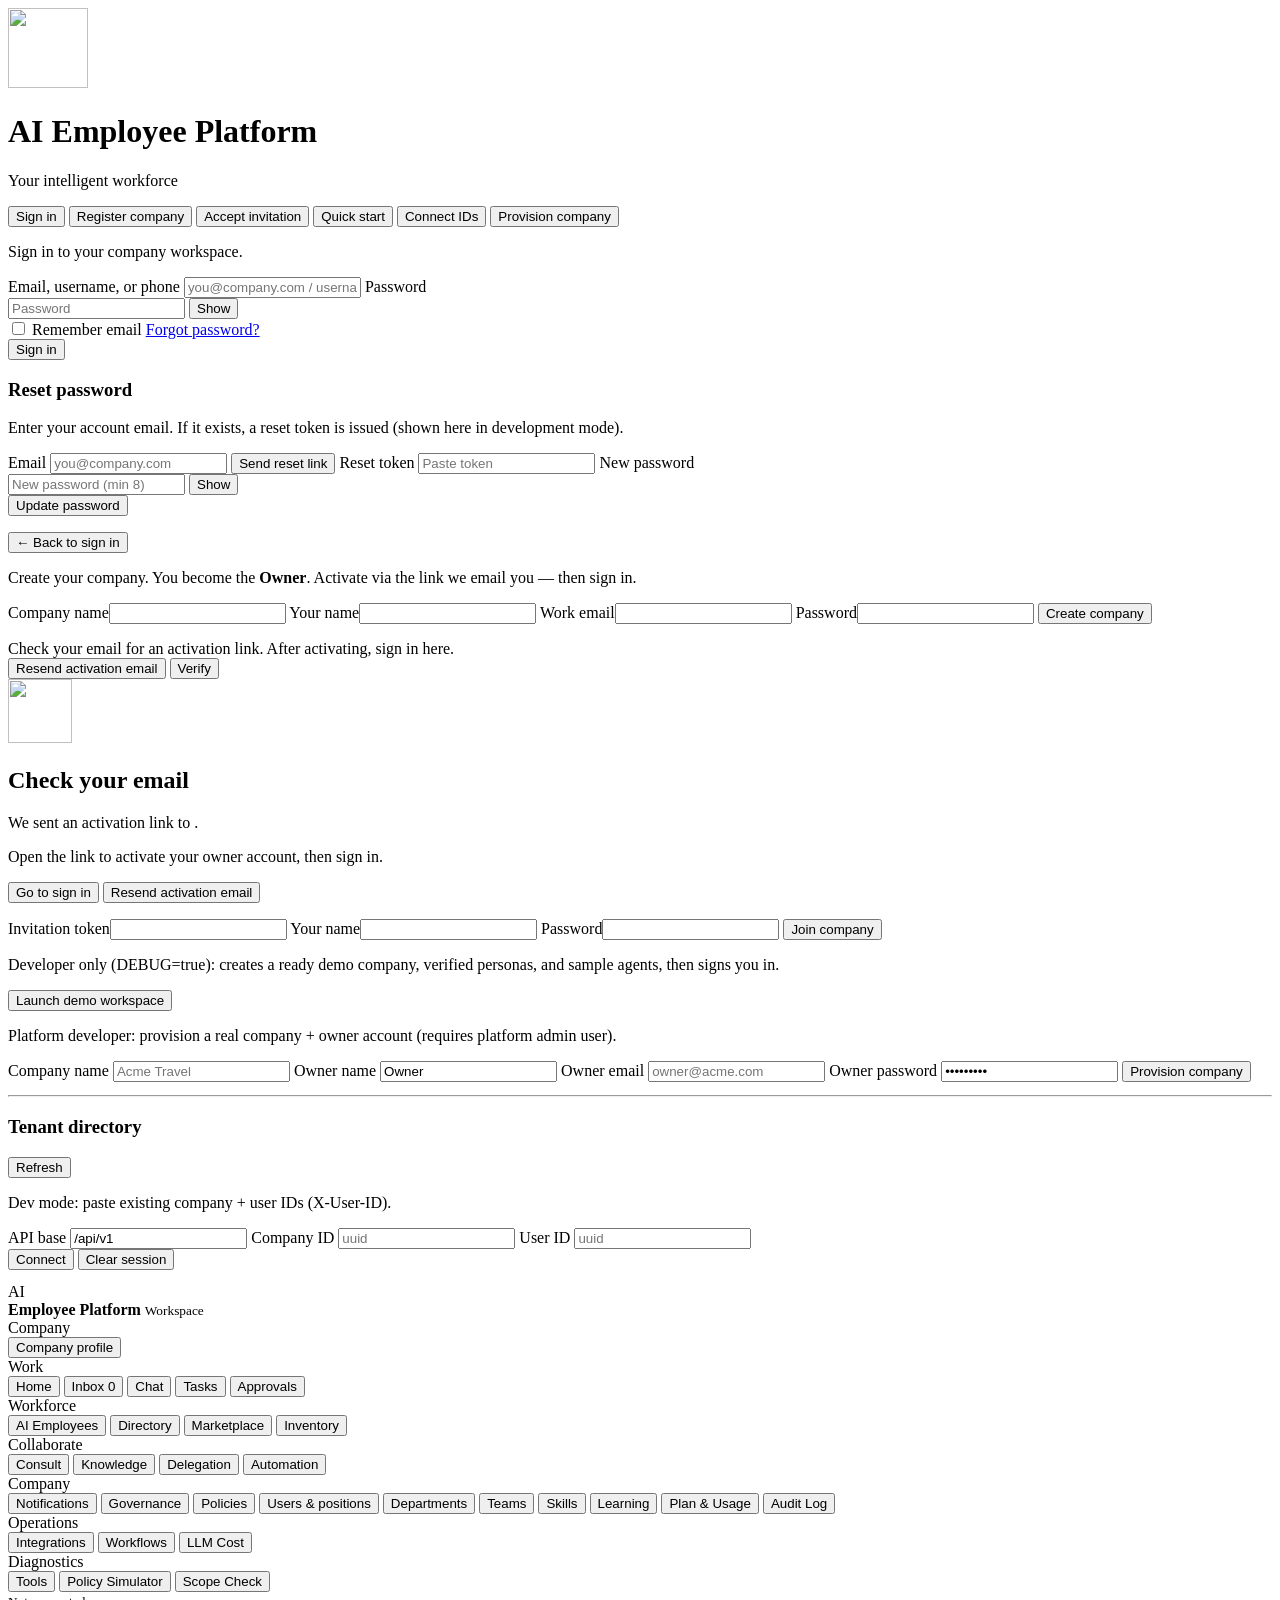
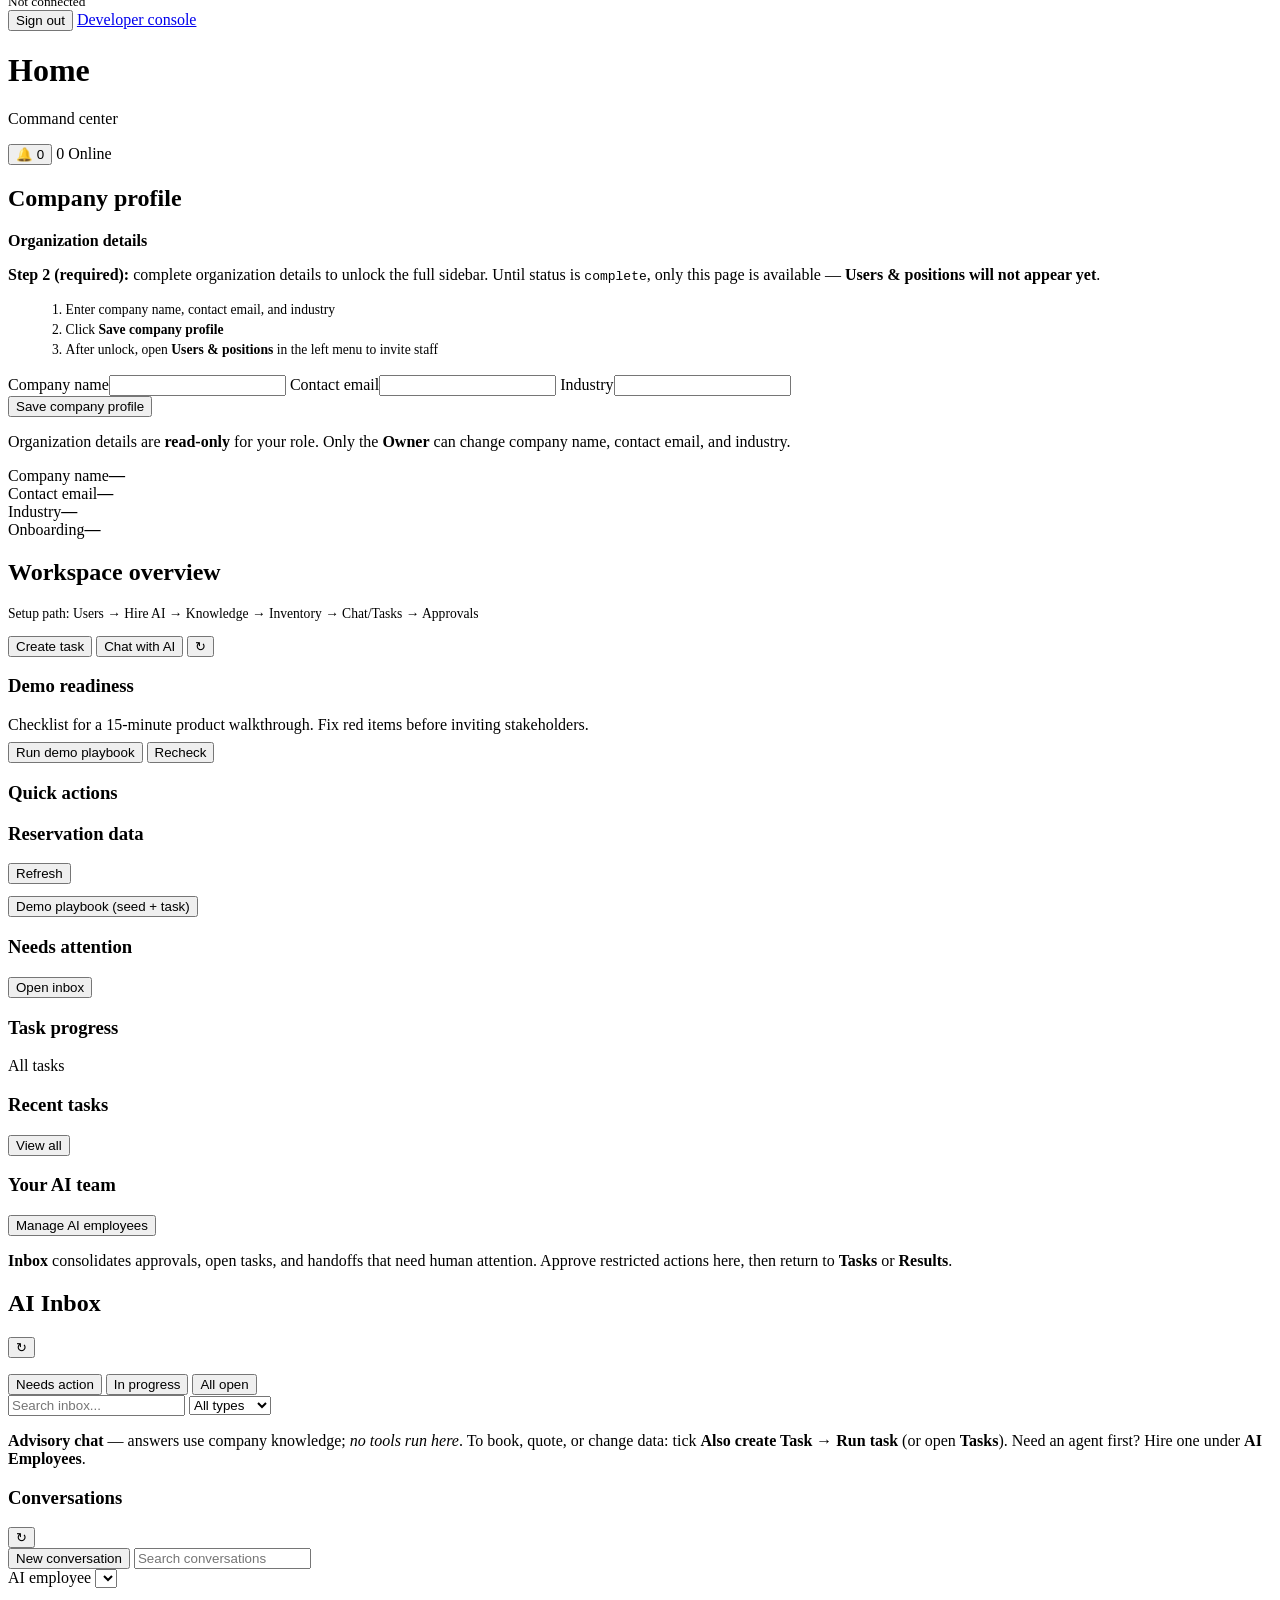
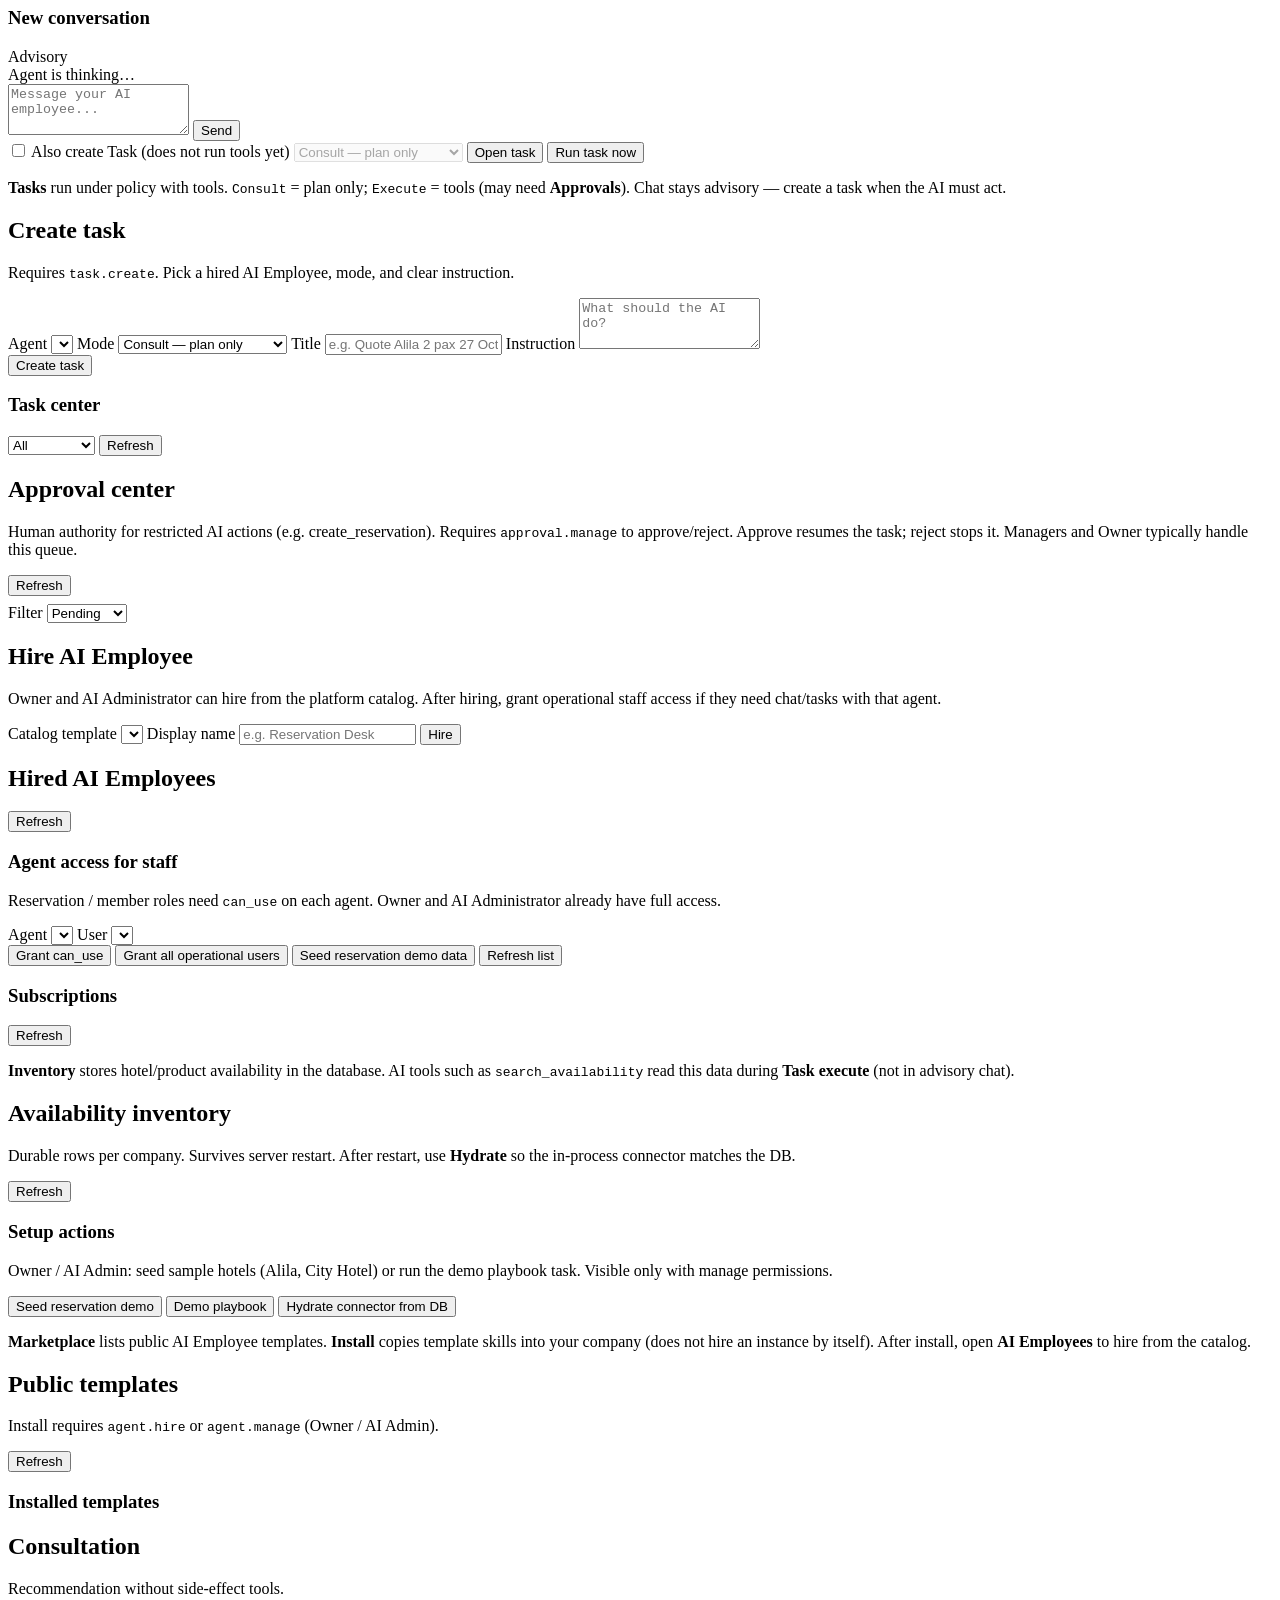
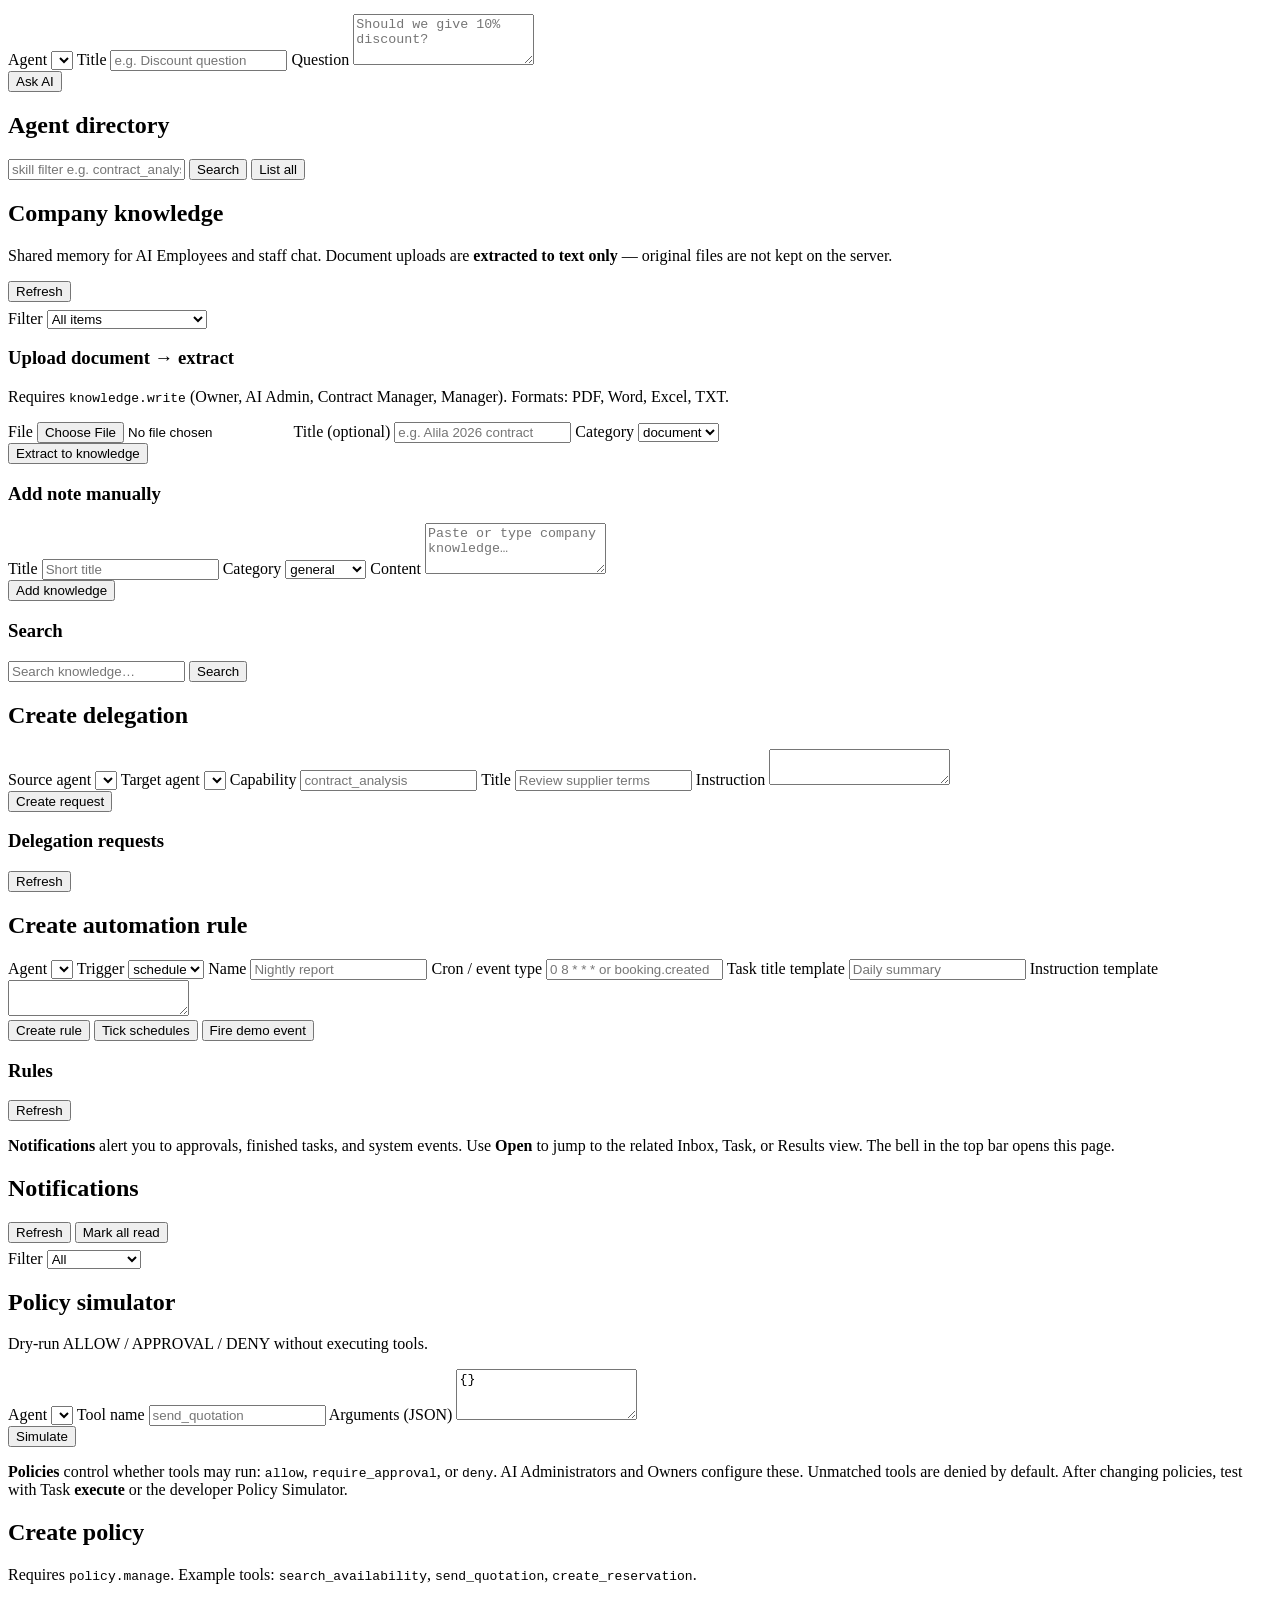
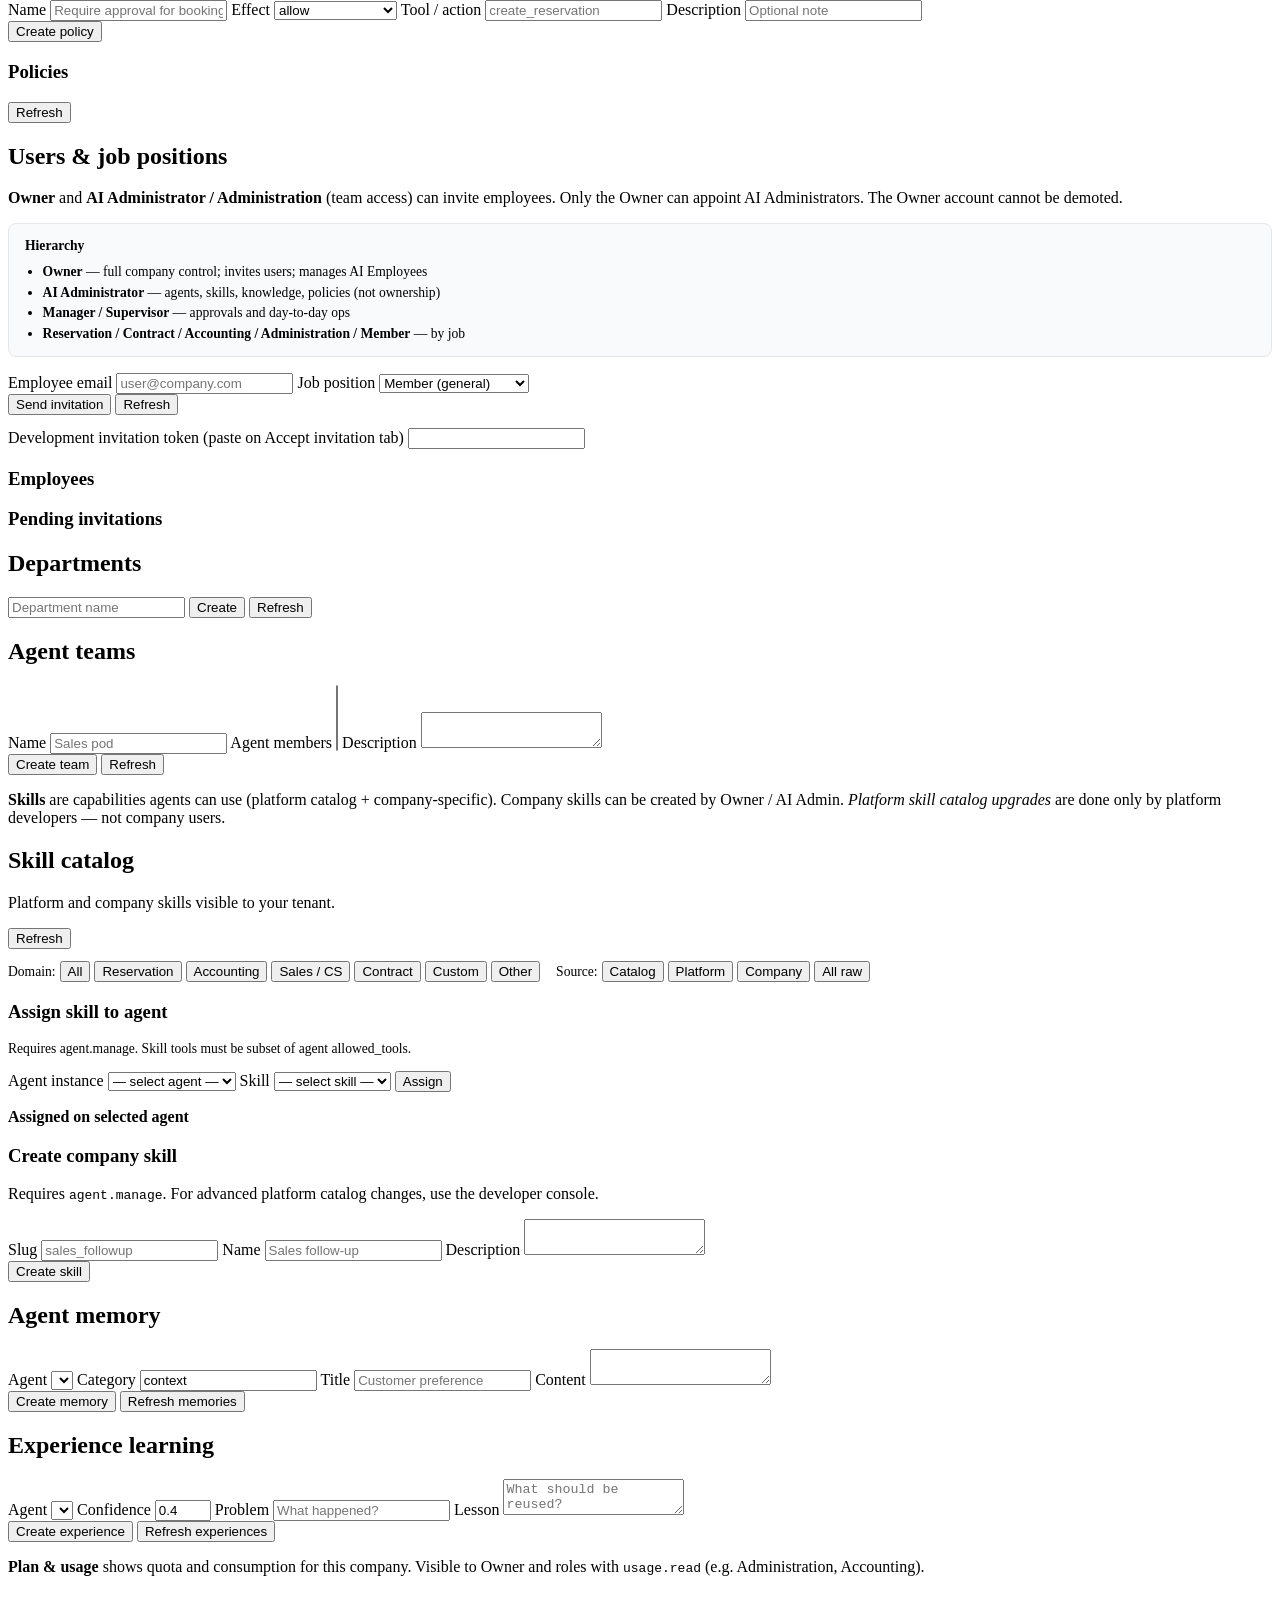
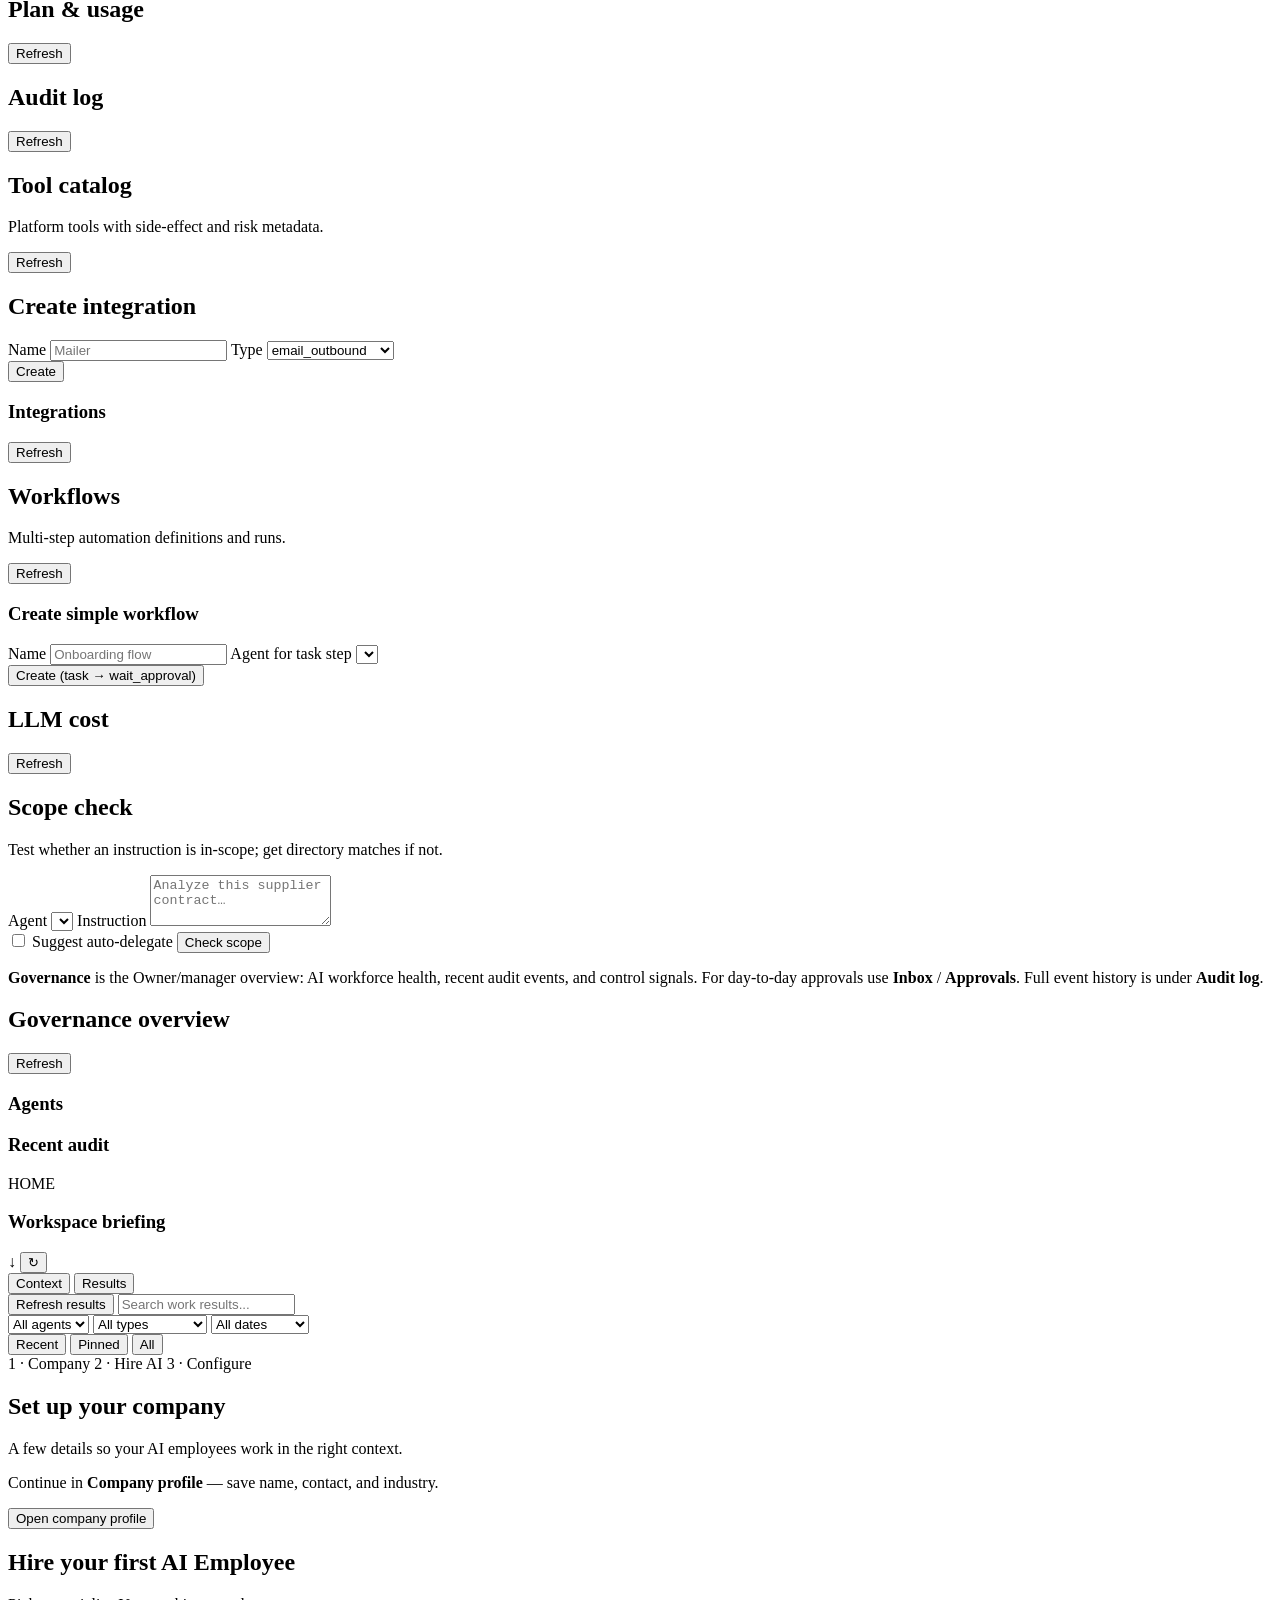
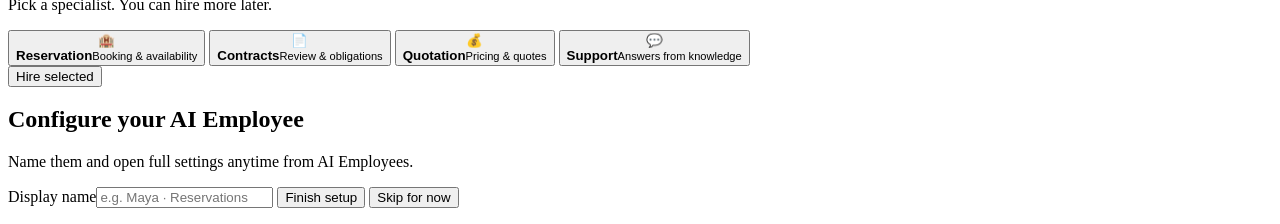
==== app/static/workspace/index.html @ e5e91bfd "Job 94: brand mark SVG, futuristic auth UI, cursor orb, panel transitions" ====
<!DOCTYPE html>
<html lang="en">
<head>
  <meta charset="UTF-8" />
  <meta name="viewport" content="width=device-width, initial-scale=1" />
  <meta name="referrer" content="no-referrer" />
  <title>AI Employee Workspace</title>
  <link rel="icon" type="image/svg+xml" href="/workspace/assets/brand-mark.svg" />
  <link rel="stylesheet" href="/workspace/assets/styles.css" />
</head>
<body data-workspace="user">
  <!-- ========== LOGIN GATE ========== -->
  <div id="loginGate" class="login-gate">
      <div class="login-shell">
      <div class="brand-orb" id="brandOrb" aria-hidden="true">
        <img src="/workspace/assets/brand-mark.svg" width="80" height="80" alt="" />
      </div>
      <div class="brand-title login-brand">
        <h1>AI Employee Platform</h1>
        <p id="loginSubtitle">Your intelligent workforce</p>
      </div>

      <div class="login-tabs auth-rail">
        <button type="button" class="tab active" data-tab="login">Sign in</button>
        <button type="button" class="tab user-only" data-tab="register">Register company</button>
        <button type="button" class="tab user-only" data-tab="invite">Accept invitation</button>
        <button type="button" class="tab developer-only" data-tab="quick">Quick start</button>
        <button type="button" class="tab developer-only" data-tab="connect">Connect IDs</button>
        <button type="button" class="tab developer-only" data-tab="provision">Provision company</button>
      </div>

      <div class="auth-stage">
      <div id="tab-login" class="tab-panel active">
        <p class="muted">Sign in to your company workspace.</p>
        <label for="loginEmail">Email, username, or phone
          <input id="loginEmail" type="text" placeholder="you@company.com / username / phone" autocomplete="username" required />
        </label>
        <label for="loginPassword">Password
          <div class="password-field">
            <input id="loginPassword" type="password" placeholder="Password" autocomplete="current-password" required />
            <button type="button" id="btnToggleLoginPassword" class="password-toggle" aria-label="Show password" title="Show password">Show</button>
          </div>
        </label>
        <div class="row between login-meta">
          <label class="remember-me"><input type="checkbox" id="loginRemember" /> Remember email</label>
          <a href="/forgot-password" id="btnForgotPassword" class="link-btn">Forgot password?</a>
        </div>
        <button id="btnLogin" class="primary block">Sign in</button>
        <p id="loginLog" class="login-message" role="status"></p>

        <div id="forgotPanel" class="forgot-panel hidden">
          <h3>Reset password</h3>
          <p class="muted">Enter your account email. If it exists, a reset token is issued (shown here in development mode).</p>
          <label>Email
            <input id="forgotEmail" type="email" placeholder="you@company.com" />
          </label>
          <button type="button" id="btnRequestReset" class="secondary block">Send reset link</button>
          <label class="hidden" id="resetTokenWrap">Reset token
            <input id="resetToken" placeholder="Paste token" />
          </label>
          <label class="hidden" id="resetPasswordWrap">New password
            <div class="password-field">
              <input id="resetPassword" type="password" placeholder="New password (min 8)" />
              <button type="button" id="btnToggleResetPassword" class="password-toggle">Show</button>
            </div>
          </label>
          <button type="button" id="btnDoReset" class="primary block hidden">Update password</button>
          <p id="forgotLog" class="login-message"></p>
          <button type="button" id="btnBackToLogin" class="link-btn">← Back to sign in</button>
        </div>
      </div>

      <div id="tab-register" class="tab-panel user-only">
        <p class="muted">Create your company. You become the <strong>Owner</strong>. Activate via the link we email you — then sign in.</p>
        <label>Company name<input id="registrationCompany" maxlength="200" required /></label>
        <label>Your name<input id="registrationName" maxlength="200" required /></label>
        <label>Work email<input id="registrationEmail" type="email" autocomplete="email" required /></label>
        <label>Password<input id="registrationPassword" type="password" minlength="8" autocomplete="new-password" required /></label>
        <button id="btnRegisterCompany" class="primary block">Create company</button>
        <p id="registrationLog" class="login-message" role="status"></p>
        <div id="verificationPanel" class="hidden">
          <div class="activation-banner" id="activationBanner">
            Check your email for an activation link. After activating, sign in here.
          </div>
          <button id="btnResendVerification" class="link-btn" type="button">Resend activation email</button>
          <input id="verificationToken" type="hidden" />
          <button id="btnVerifyEmail" type="button" class="hidden" tabindex="-1" aria-hidden="true">Verify</button>
        </div>
      </div>

      
      <div id="registerSuccessPanel" class="tab-panel user-only">
        <div class="auth-notice">
          <div class="auth-notice-icon"><img src="/workspace/assets/brand-mark.svg" width="64" height="64" alt="" /></div>
          <h2>Check your email</h2>
          <p class="muted">We sent an activation link to <strong id="registerSuccessEmail"></strong>.</p>
          <p class="muted">Open the link to activate your owner account, then sign in.</p>
          <button type="button" id="btnGoLoginAfterRegister" class="primary block">Go to sign in</button>
          <button type="button" id="btnResendFromNotice" class="link-btn">Resend activation email</button>
          <p id="registerSuccessLog" class="login-message" role="status"></p>
        </div>
      </div>

      <div id="tab-invite" class="tab-panel user-only">
        <label>Invitation token<input id="inviteToken" autocomplete="off" /></label>
        <label>Your name<input id="inviteName" maxlength="200" /></label>
        <label>Password<input id="invitePassword" type="password" minlength="8" autocomplete="new-password" /></label>
        <button id="btnAcceptInvite" class="primary block">Join company</button>
        <p id="inviteLog" class="login-message" role="status"></p>
      </div>

      <div id="tab-quick" class="tab-panel developer-only">
        <p class="muted">Developer only (DEBUG=true): creates a ready demo company, verified personas, and sample agents, then signs you in.</p>
        <button id="btnQuickStart" class="primary block">Launch demo workspace</button>
        <pre id="quickLog" class="log"></pre>
      </div>

      <div id="tab-provision" class="tab-panel developer-only">
        <p class="muted">Platform developer: provision a real company + owner account (requires platform admin user).</p>
        <label>Company name
          <input id="provCompanyName" placeholder="Acme Travel" />
        </label>
        <label>Owner name
          <input id="provOwnerName" placeholder="Owner Name" value="Owner" />
        </label>
        <label>Owner email
          <input id="provOwnerEmail" type="email" placeholder="owner@acme.com" />
        </label>
        <label>Owner password
          <input id="provOwnerPassword" type="password" value="demo12345" />
        </label>
        <button id="btnProvisionCompany" class="primary block">Provision company</button>
        <pre id="provLog" class="log"></pre>
        <hr />
        <div class="row between">
          <h3>Tenant directory</h3>
          <button type="button" id="btnAdminRefreshCompanies" class="secondary">Refresh</button>
        </div>
        <div id="adminCompanyList" class="list"></div>
        <div id="adminCompanyDetail" class="list"></div>
      </div>

      <div id="tab-connect" class="tab-panel developer-only">
        <p class="muted">Dev mode: paste existing company + user IDs (X-User-ID).</p>
        <label>API base
          <input id="apiBase" value="/api/v1" />
        </label>
        <label>Company ID
          <input id="companyId" placeholder="uuid" />
        </label>
        <label>User ID
          <input id="userId" placeholder="uuid" />
        </label>
        <div class="row">
          <button id="btnConnect" class="primary">Connect</button>
          <button id="btnClearSession" class="secondary">Clear session</button>
        </div>
        <pre id="setupLog" class="log"></pre>
      </div>
    </div>
  </div>

  <!-- ========== APP SHELL ========== -->
  <div id="app" class="hidden">
    <aside class="sidebar">
      <div class="brand">
        <span class="logo">AI</span>
        <div>
          <strong>Employee Platform</strong>
          <small id="brandSub">Workspace</small>
        </div>
      </div>

      <nav id="nav">
        <div class="nav-group">Company</div>
        <button data-view="company" class="nav-btn">Company profile</button>
        <div class="nav-group">Work</div>
        <button data-view="home" class="nav-btn active">Home</button>
        <button data-view="inbox" class="nav-btn">Inbox <span id="navInboxCount" class="nav-count hidden">0</span></button>
        <button data-view="chat" class="nav-btn">Chat</button>
        <button data-view="tasks" class="nav-btn">Tasks</button>
        <button data-view="approvals" class="nav-btn">Approvals</button>

        <div class="nav-group">Workforce</div>
        <button data-view="agents" class="nav-btn">AI Employees</button>
        <button data-view="directory" class="nav-btn">Directory</button>
        <button data-view="marketplace" class="nav-btn">Marketplace</button>
        <button data-view="inventory" class="nav-btn">Inventory</button>

        <div class="nav-group">Collaborate</div>
        <button data-view="consult" class="nav-btn">Consult</button>
        <button data-view="knowledge" class="nav-btn">Knowledge</button>
        <button data-view="delegation" class="nav-btn">Delegation</button>
        <button data-view="automation" class="nav-btn">Automation</button>

        <div class="nav-group">Company</div>
        <button data-view="notifications" class="nav-btn">Notifications</button>
        <button data-view="governance" class="nav-btn">Governance</button>
        <button data-view="policy-management" class="nav-btn">Policies</button>
        <button data-view="users" class="nav-btn">Users &amp; positions</button>
        <button data-view="departments" class="nav-btn">Departments</button>
        <button data-view="teams" class="nav-btn">Teams</button>
        <button data-view="skills" class="nav-btn">Skills</button>
        <button data-view="learning" class="nav-btn">Learning</button>
        <button data-view="usage" class="nav-btn">Plan & Usage</button>
        <button data-view="audit" class="nav-btn">Audit Log</button>

        <div class="nav-group">Operations</div>
        <button data-view="integrations" class="nav-btn">Integrations</button>
        <button data-view="workflows" class="nav-btn">Workflows</button>
        <button data-view="cost" class="nav-btn">LLM Cost</button>
        <div class="nav-group developer-only">Diagnostics</div>
        <button data-view="tools" class="nav-btn developer-only">Tools</button>
        <button data-view="policies" class="nav-btn developer-only">Policy Simulator</button>
        <button data-view="scopecheck" class="nav-btn developer-only">Scope Check</button>
      </nav>

      <div class="session" id="sessionBox">
        <small>Not connected</small>
      </div>
      <button id="btnLogout" class="secondary block logout-btn">Sign out</button>
      <a class="console-link" href="/developer" id="consoleLink">Developer console</a>
    </aside>

    <main class="main">
      <header class="topbar">
        <div>
          <h1 id="viewTitle">Home</h1>
          <p id="viewSubtitle" class="muted top-sub">Command center</p>
        </div>
        <div class="top-actions">
          <button id="btnTopNotif" class="icon-btn" title="Notifications">🔔 <span id="notifBadge" class="badge hidden">0</span></button>
          <span id="inboxBadge" class="badge hidden">0</span>
          <span id="statusPill" class="pill ok">Online</span>
        </div>
      </header>

      <section id="view-company" class="view">
        <h2 id="companyProfileName">Company profile</h2>
        <p id="companyOnboardingStatus" class="muted" role="status"></p>

        <!-- Owner only: onboarding checklist + editable form (PUT profile is owner-only) -->
        <div id="companyProfileEdit" class="hidden">
          <h3 id="companyOwnerEditHeading" class="hidden" style="margin:.75rem 0 .35rem;font-size:1rem">Organization details</h3>
          <p id="companyOnboardingHint" class="muted">
            <strong>Step 2 (required):</strong> complete organization details to unlock the full sidebar.
            Until status is <code>complete</code>, only this page is available —
            <strong>Users &amp; positions will not appear yet</strong>.
          </p>
          <ol id="companyOnboardingSteps" class="muted" style="margin:.5rem 0 1rem 1.1rem;font-size:.85rem;line-height:1.45">
            <li>Enter company name, contact email, and industry</li>
            <li>Click <strong>Save company profile</strong></li>
            <li>After unlock, open <strong>Users &amp; positions</strong> in the left menu to invite staff</li>
          </ol>
          <div class="grid-2">
            <label>Company name<input id="companyProfileNameInput" maxlength="200" autocomplete="organization" /></label>
            <label>Contact email<input id="companyContactEmail" type="email" maxlength="320" autocomplete="email" /></label>
            <label>Industry<input id="companyIndustry" maxlength="120" /></label>
          </div>
          <button type="button" id="btnSaveCompanyProfile" class="primary">Save company profile</button>
        </div>

        <!-- Non-owner: read-only summary (no form controls) -->
        <div id="companyProfileRead" class="hidden">
          <p class="home-notice" role="status">
            Organization details are <strong>read-only</strong> for your role.
            Only the <strong>Owner</strong> can change company name, contact email, and industry.
          </p>
          <div class="grid-2 company-profile-readonly">
            <div class="item"><span class="meta">Company name</span><strong id="companyReadName">—</strong></div>
            <div class="item"><span class="meta">Contact email</span><strong id="companyReadEmail">—</strong></div>
            <div class="item"><span class="meta">Industry</span><strong id="companyReadIndustry">—</strong></div>
            <div class="item"><span class="meta">Onboarding</span><strong id="companyReadStatus">—</strong></div>
          </div>
        </div>

        <p id="companyProfileLog" class="login-message" role="status"></p>
      </section>

      <!-- HOME -->
      <section id="view-home" class="view active">
        <div class="home-heading">
          <div>
            <h2 id="homeGreeting">Workspace overview</h2>
            <p id="homeUpdated" class="muted" aria-live="polite"></p>
            <p class="muted" style="font-size:.85rem;margin-top:.35rem">Setup path: Users → Hire AI → Knowledge → Inventory → Chat/Tasks → Approvals</p>
          </div>
          <div class="row">
            <button data-jump="tasks" class="primary">Create task</button>
            <button data-jump="chat" class="secondary">Chat with AI</button>
            <button id="btnRefreshHome" class="icon-btn" title="Refresh overview" aria-label="Refresh overview">&#8635;</button>
          </div>
        </div>
        <p id="homeNotice" class="home-notice hidden" role="status"></p>
        <div class="home-section" id="homeDemoSection">
          <div class="row between">
            <h3>Demo readiness</h3>
            <span id="homeDemoScore" class="muted"></span>
          </div>
          <p class="muted" style="margin:.25rem 0 .5rem">Checklist for a 15-minute product walkthrough. Fix red items before inviting stakeholders.</p>
          <div id="homeDemoChecklist" class="list"></div>
          <div class="row" style="margin-top:.5rem; gap:.5rem; flex-wrap:wrap">
            <button type="button" id="btnHomeDemoPlaybook" class="primary">Run demo playbook</button>
            <button type="button" id="btnHomeDemoRefresh" class="secondary">Recheck</button>
          </div>
        </div>
        <div class="stats" id="homeStats"></div>
        <div class="home-section" id="homeQuickSection">
          <div class="row between"><h3>Quick actions</h3><span id="homeRoleLabel" class="muted"></span></div>
          <div id="homeQuickActions" class="home-quick-grid"></div>
        </div>
        <div class="home-section" id="homeInventorySection">
          <div class="row between"><h3>Reservation data</h3><button type="button" class="link-btn" id="btnHomeRefreshInventory">Refresh</button></div>
          <div id="homeInventoryStatus" class="list"></div>
          <div class="row" style="margin-top:.75rem">
            <button id="btnDemoPlaybook" class="primary">Demo playbook (seed + task)</button>
          </div>
          <pre id="playbookLog" class="log" style="display:none"></pre>
        </div>
        <div class="home-section">
          <div class="row between"><h3>Needs attention</h3><button data-jump="inbox" class="link-btn">Open inbox</button></div>
          <div id="homeInbox" class="list"></div>
        </div>
        <div class="grid-2">
          <div class="home-section">
            <div class="row between"><h3>Task progress</h3><span class="muted home-period">All tasks</span></div>
            <div id="homeProgress"></div>
          </div>
          <div class="home-section">
            <div class="row between"><h3>Recent tasks</h3><button data-jump="tasks" class="link-btn">View all</button></div>
            <div id="homeRecent" class="list"></div>
          </div>
        </div>
        <div class="home-section">
          <div class="row between"><h3>Your AI team</h3><button data-jump="agents" class="link-btn">Manage AI employees</button></div>
          <div id="homeAgents" class="list"></div>
        </div>
      </section>

      <!-- INBOX -->
      <section id="view-inbox" class="view">
        <p class="home-notice" role="status">
          <strong>Inbox</strong> consolidates approvals, open tasks, and handoffs that need human attention.
          Approve restricted actions here, then return to <strong>Tasks</strong> or <strong>Results</strong>.
        </p>
          <div class="row between inbox-heading">
            <h2>AI Inbox</h2>
            <button id="btnRefreshInbox" class="icon-btn" title="Refresh inbox" aria-label="Refresh inbox">&#8635;</button>
          </div>
          <p id="inboxNotice" class="home-notice hidden" role="status"></p>
          <div class="stats" id="inboxStats"></div>
          <div class="inbox-toolbar">
            <div class="sidebar-modes inbox-tabs" role="tablist" aria-label="Inbox status">
              <button class="active" data-inbox-tab="action" role="tab" aria-selected="true">Needs action</button>
              <button data-inbox-tab="progress" role="tab" aria-selected="false">In progress</button>
              <button data-inbox-tab="all" role="tab" aria-selected="false">All open</button>
            </div>
            <input id="inboxSearch" type="search" placeholder="Search inbox..." aria-label="Search inbox" />
            <select id="inboxType" aria-label="Filter inbox type">
              <option value="">All types</option><option value="approval">Approvals</option>
              <option value="task">Tasks</option><option value="delegation">Handoffs</option>
            </select>
          </div>
          <p id="inboxCount" class="muted" aria-live="polite"></p>
          <div id="inboxList" class="inbox-grid" aria-live="polite"></div>
      </section>

      <!-- CHAT -->
      <section id="view-chat" class="view">
        <p id="chatModeNotice" class="home-notice" role="status">
          <strong>Advisory chat</strong> — answers use company knowledge; <em>no tools run here</em>.
          To book, quote, or change data: tick <strong>Also create Task</strong> → <strong>Run task</strong> (or open <strong>Tasks</strong>).
          Need an agent first? Hire one under <strong>AI Employees</strong>.
        </p>
        <div class="chat-layout">
          <aside class="card chat-history" aria-label="Conversation history">
            <div class="chat-history-heading"><h3>Conversations</h3><button id="btnRefreshChat" class="icon-btn secondary" title="Refresh conversations" aria-label="Refresh conversations">&#8635;</button></div>
            <button id="btnChatStart" class="secondary block">New conversation</button>
            <input id="chatHistorySearch" type="search" aria-label="Search conversations" placeholder="Search conversations" />
            <div id="chatHistoryList" class="chat-history-list"></div>
            <select id="chatConversation" aria-label="Saved conversations" hidden></select>
          </aside>
          <div class="card chat-main">
            <div class="chat-toolbar">
            <label>AI employee
              <select id="chatAgent"></select>
            </label>
            </div>
            <div class="chat-heading"><h3 id="chatMeta">New conversation</h3><span class="type-tag">Advisory</span></div>
            <div id="chatLog" class="chat-notice hidden" role="status" aria-live="polite"></div>
            <div id="chatThread" class="chat-thread" role="log" aria-label="Conversation messages" aria-live="polite" aria-relevant="additions text"></div>
            <div id="chatTyping" class="chat-typing hidden" role="status">
              <span class="spinner"></span>
              <span>Agent is thinking…</span>
            </div>
            <div class="chat-composer">
              <textarea id="chatInput" rows="3" aria-label="Message" maxlength="20000" placeholder="Message your AI employee..."></textarea>
              <button id="btnChatSend" class="primary">Send</button>
            </div>
            <div class="chat-task-options">
              <label class="check-row"><input type="checkbox" id="chatCreateTask" /> Also create Task (does not run tools yet)</label>
              <select id="chatTaskMode" aria-label="Created task mode" disabled>
                <option value="consult">Consult — plan only</option>
                <option value="execute">Execute — tools + policy</option>
              </select>
              <button id="chatLinkedTask" class="link-btn hidden">Open task</button>
              <button id="chatRunTask" class="primary hidden">Run task now</button>
            </div>
            <p id="chatTaskHint" class="muted hidden" role="status"></p>
          </div>
        </div>
      </section>

      <!-- TASKS -->
      <section id="view-tasks" class="view">
        <p class="home-notice" role="status">
          <strong>Tasks</strong> run under policy with tools.
          <code>Consult</code> = plan only; <code>Execute</code> = tools (may need <strong>Approvals</strong>).
          Chat stays advisory — create a task when the AI must act.
        </p>
        <div class="card" id="taskCreateCard">
          <h2>Create task</h2>
          <p class="muted">Requires <code>task.create</code>. Pick a hired AI Employee, mode, and clear instruction.</p>
          <div class="grid-2">
            <label>Agent
              <select id="taskAgent"></select>
            </label>
            <label>Mode
              <select id="taskMode">
                <option value="consult">Consult — plan only</option>
                <option value="execute">Execute — tools + policy</option>
              </select>
            </label>
            <label class="full">Title
              <input id="taskTitle" placeholder="e.g. Quote Alila 2 pax 27 Oct" />
            </label>
            <label class="full">Instruction
              <textarea id="taskInstruction" rows="3" placeholder="What should the AI do?"></textarea>
            </label>
          </div>
          <button id="btnCreateTask" class="primary">Create task</button>
          <pre id="taskCreateLog" class="log hidden-log"></pre>
        </div>
        <div class="card">
          <div class="row between">
            <h3>Task center</h3>
            <div class="row">
              <select id="taskFilter">
                <option value="all">All</option>
                <option value="pending">Pending</option>
                <option value="completed">Completed</option>
                <option value="consult">Consult</option>
                <option value="execute">Execute</option>
              </select>
              <button id="btnRefreshTasks" class="secondary">Refresh</button>
            </div>
          </div>
          <div id="taskList" class="list"></div>
        </div>
      </section>

      <!-- APPROVALS -->
      <section id="view-approvals" class="view">
        <div class="card">
          <div class="row between">
            <div>
              <h2>Approval center</h2>
              <p class="muted">Human authority for restricted AI actions (e.g. create_reservation). Requires <code>approval.manage</code> to approve/reject. Approve resumes the task; reject stops it. Managers and Owner typically handle this queue.</p>
            </div>
            <button id="btnRefreshApprovals" class="secondary">Refresh</button>
          </div>
          <div class="row" style="margin:.5rem 0">
            <label>Filter
              <select id="approvalFilter">
                <option value="pending">Pending</option>
                <option value="all">All</option>
                <option value="approved">Approved</option>
                <option value="rejected">Rejected</option>
              </select>
            </label>
          </div>
          <div id="approvalStats" class="stats"></div>
          <div id="approvalList" class="list"></div>
        </div>
      </section>

      <!-- AGENTS -->
      <section id="view-agents" class="view">
        <div class="card" id="hireCard">
          <h2>Hire AI Employee</h2>
          <p class="muted">Owner and AI Administrator can hire from the platform catalog. After hiring, grant operational staff access if they need chat/tasks with that agent.</p>
          <div class="row" style="flex-wrap:wrap;gap:.5rem;align-items:flex-end">
            <label style="flex:1;min-width:12rem">Catalog template
              <select id="catalogSelect"></select>
            </label>
            <label style="flex:1;min-width:10rem">Display name
              <input id="hireName" placeholder="e.g. Reservation Desk" />
            </label>
            <button id="btnHire" class="primary">Hire</button>
          </div>
          <pre id="hireLog" class="log"></pre>
        </div>
        <div class="card">
          <div class="row between">
            <h2>Hired AI Employees</h2>
            <button id="btnRefreshAgents" class="secondary">Refresh</button>
          </div>
          <div id="agentList" class="cards"></div>
        </div>
        <div class="card" id="agentAccessCard">
          <h3>Agent access for staff</h3>
          <p class="muted">Reservation / member roles need <code>can_use</code> on each agent. Owner and AI Administrator already have full access.</p>
          <div class="grid-2">
            <label>Agent
              <select id="accessAgentSelect"></select>
            </label>
            <label>User
              <select id="accessUserSelect"></select>
            </label>
          </div>
          <div class="row">
            <button id="btnGrantAccess" class="primary">Grant can_use</button>
            <button id="btnGrantOperationalAccess" class="secondary">Grant all operational users</button>
            <button id="btnSeedReservationDemo" class="secondary">Seed reservation demo data</button>
            <button id="btnRefreshAccess" class="secondary">Refresh list</button>
          </div>
          <pre id="accessLog" class="log hidden-log"></pre>
          <div id="accessList" class="list"></div>
        </div>
        <div class="card">
          <div class="row between">
            <h3>Subscriptions</h3>
            <button id="btnRefreshSubs" class="secondary">Refresh</button>
          </div>
          <div id="subList" class="list"></div>
        </div>
      </section>


      <!-- INVENTORY Job 44 -->
      <section id="view-inventory" class="view">
        <p class="home-notice" role="status">
          <strong>Inventory</strong> stores hotel/product availability in the database.
          AI tools such as <code>search_availability</code> read this data during <strong>Task execute</strong> (not in advisory chat).
        </p>
        <div class="card">
          <div class="row between">
            <div>
              <h2>Availability inventory</h2>
              <p class="muted">Durable rows per company. Survives server restart. After restart, use <strong>Hydrate</strong> so the in-process connector matches the DB.</p>
            </div>
            <button id="btnRefreshInventory" class="secondary">Refresh</button>
          </div>
          <div id="inventoryStats" class="stats"></div>
          <div id="inventoryList" class="list"></div>
        </div>
        <div class="card" id="inventoryActionsCard">
          <h3>Setup actions</h3>
          <p class="muted">Owner / AI Admin: seed sample hotels (Alila, City Hotel) or run the demo playbook task. Visible only with manage permissions.</p>
          <div class="row" style="flex-wrap:wrap;gap:.5rem">
            <button id="btnInvSeed" class="primary">Seed reservation demo</button>
            <button id="btnInvPlaybook" class="secondary">Demo playbook</button>
            <button id="btnInvHydrate" class="secondary">Hydrate connector from DB</button>
          </div>
          <pre id="inventoryLog" class="log"></pre>
        </div>
      </section>

      <!-- MARKETPLACE -->
      <section id="view-marketplace" class="view">
        <p class="home-notice" role="status">
          <strong>Marketplace</strong> lists public AI Employee templates.
          <strong>Install</strong> copies template skills into your company (does not hire an instance by itself).
          After install, open <strong>AI Employees</strong> to hire from the catalog.
        </p>
        <div class="card">
          <div class="row between">
            <div>
              <h2>Public templates</h2>
              <p class="muted">Install requires <code>agent.hire</code> or <code>agent.manage</code> (Owner / AI Admin).</p>
            </div>
            <button id="btnRefreshMarket" class="secondary">Refresh</button>
          </div>
          <div id="marketList" class="cards"></div>
        </div>
        <div class="card">
          <h3>Installed templates</h3>
          <div id="installList" class="list"></div>
        </div>
      </section>

      <!-- CONSULT -->
      <section id="view-consult" class="view">
        <div class="card">
          <h2>Consultation</h2>
          <p class="muted">Recommendation without side-effect tools.</p>
          <div class="grid-2">
            <label>Agent
              <select id="consultAgent"></select>
            </label>
            <label>Title
              <input id="consultTitle" placeholder="e.g. Discount question" />
            </label>
            <label class="full">Question
              <textarea id="consultQuestion" rows="3" placeholder="Should we give 10% discount?"></textarea>
            </label>
          </div>
          <button id="btnConsult" class="primary">Ask AI</button>
          <pre id="consultResult" class="log"></pre>
        </div>
      </section>

      <!-- DIRECTORY -->
      <section id="view-directory" class="view">
        <div class="card">
          <h2>Agent directory</h2>
          <div class="row">
            <input id="dirSkill" placeholder="skill filter e.g. contract_analysis" />
            <button id="btnSearchDir" class="primary">Search</button>
            <button id="btnListDir" class="secondary">List all</button>
          </div>
          <div id="dirList" class="cards"></div>
        </div>
      </section>

      <!-- KNOWLEDGE -->
      <section id="view-knowledge" class="view">
        <div class="card">
          <div class="row between">
            <div>
              <h2>Company knowledge</h2>
              <p class="muted">Shared memory for AI Employees and staff chat. Document uploads are <strong>extracted to text only</strong> — original files are not kept on the server.</p>
            </div>
            <button id="btnRefreshKnowledge" class="secondary">Refresh</button>
          </div>
          <div class="row" style="margin:.5rem 0; gap:.75rem; flex-wrap:wrap">
            <label>Filter
              <select id="knowFilter">
                <option value="all">All items</option>
                <option value="extract">From document extract</option>
                <option value="manual">Manual notes</option>
                <option value="document">Category: document</option>
                <option value="policy">Category: policy</option>
              </select>
            </label>
            <div id="knowStats" class="stats"></div>
          </div>
          <div id="knowList" class="list"></div>
        </div>

        <div class="card" id="knowledgeWriteCard">
          <h3>Upload document → extract</h3>
          <p class="muted">Requires <code>knowledge.write</code> (Owner, AI Admin, Contract Manager, Manager). Formats: PDF, Word, Excel, TXT.</p>
          <div class="grid-2">
            <label class="full">File
              <input type="file" id="knowledgeIngestFile" accept=".pdf,.docx,.xlsx,.txt,application/pdf,application/vnd.openxmlformats-officedocument.wordprocessingml.document,application/vnd.openxmlformats-officedocument.spreadsheetml.sheet,text/plain" />
            </label>
            <label>Title (optional)
              <input id="knowledgeIngestTitle" placeholder="e.g. Alila 2026 contract" />
            </label>
            <label>Category
              <select id="knowledgeIngestCategory">
                <option value="document">document</option>
                <option value="policy">policy</option>
                <option value="contract">contract</option>
                <option value="general">general</option>
              </select>
            </label>
          </div>
          <button id="btnKnowledgeIngest" class="primary">Extract to knowledge</button>
          <pre id="knowledgeIngestLog" class="log"></pre>
        </div>

        <div class="card" id="knowledgeNoteCard">
          <h3>Add note manually</h3>
          <div class="grid-2">
            <label>Title
              <input id="knowTitle" placeholder="Short title" />
            </label>
            <label>Category
              <select id="knowCategory">
                <option value="general">general</option>
                <option value="policy">policy</option>
                <option value="document">document</option>
                <option value="contract">contract</option>
              </select>
            </label>
            <label class="full">Content
              <textarea id="knowContent" rows="3" placeholder="Paste or type company knowledge…"></textarea>
            </label>
          </div>
          <button id="btnAddKnowledge" class="primary">Add knowledge</button>
        </div>

        <div class="card">
          <h3>Search</h3>
          <div class="row">
            <input id="knowQuery" placeholder="Search knowledge…" class="grow" />
            <button id="btnSearchKnow" class="secondary">Search</button>
          </div>
          <div id="knowResults" class="list"></div>
        </div>
      </section>

      <!-- DELEGATION -->
      <section id="view-delegation" class="view">
        <div class="card">
          <h2>Create delegation</h2>
          <div class="grid-2">
            <label>Source agent
              <select id="delSource"></select>
            </label>
            <label>Target agent
              <select id="delTarget"></select>
            </label>
            <label>Capability
              <input id="delCapability" placeholder="contract_analysis" />
            </label>
            <label>Title
              <input id="delTitle" placeholder="Review supplier terms" />
            </label>
            <label class="full">Instruction
              <textarea id="delInstruction" rows="2"></textarea>
            </label>
          </div>
          <button id="btnCreateDel" class="primary">Create request</button>
        </div>
        <div class="card">
          <div class="row between">
            <h3>Delegation requests</h3>
            <button id="btnRefreshDel" class="secondary">Refresh</button>
          </div>
          <div id="delList" class="list"></div>
        </div>
      </section>

      <!-- AUTOMATION -->
      <section id="view-automation" class="view">
        <div class="card">
          <h2>Create automation rule</h2>
          <div class="grid-2">
            <label>Agent
              <select id="autoAgent"></select>
            </label>
            <label>Trigger
              <select id="autoTrigger">
                <option value="schedule">schedule</option>
                <option value="event">event</option>
              </select>
            </label>
            <label>Name
              <input id="autoName" placeholder="Nightly report" />
            </label>
            <label>Cron / event type
              <input id="autoExpr" placeholder="0 8 * * * or booking.created" />
            </label>
            <label class="full">Task title template
              <input id="autoTitleTpl" placeholder="Daily summary" />
            </label>
            <label class="full">Instruction template
              <textarea id="autoInstrTpl" rows="2"></textarea>
            </label>
          </div>
          <div class="row">
            <button id="btnCreateAuto" class="primary">Create rule</button>
            <button id="btnTickAuto" class="secondary">Tick schedules</button>
            <button id="btnFireEvent" class="secondary">Fire demo event</button>
          </div>
        </div>
        <div class="card">
          <div class="row between">
            <h3>Rules</h3>
            <button id="btnRefreshAuto" class="secondary">Refresh</button>
          </div>
          <div id="autoList" class="list"></div>
        </div>
      </section>

      <!-- NOTIFICATIONS -->
      <section id="view-notifications" class="view">
        <p class="home-notice" role="status">
          <strong>Notifications</strong> alert you to approvals, finished tasks, and system events.
          Use <strong>Open</strong> to jump to the related Inbox, Task, or Results view. The bell in the top bar opens this page.
        </p>
        <div class="card">
          <div class="row between">
            <h2>Notifications</h2>
            <div class="row">
              <button id="btnNotifRefresh" class="secondary">Refresh</button>
              <button id="btnNotifReadAll" class="secondary">Mark all read</button>
            </div>
          </div>
          <div class="row" style="margin:.4rem 0">
            <label>Filter
              <select id="notifFilter">
                <option value="all">All</option>
                <option value="unread">Unread only</option>
              </select>
            </label>
          </div>
          <div id="notifStats" class="stats"></div>
          <div id="notifList" class="list"></div>
        </div>
      </section>


      <!-- POLICIES -->
      <section id="view-policies" class="view developer-only">
        <div class="card">
          <h2>Policy simulator</h2>
          <p class="muted">Dry-run ALLOW / APPROVAL / DENY without executing tools.</p>
          <div class="grid-2">
            <label>Agent
              <select id="simAgent"></select>
            </label>
            <label>Tool name
              <input id="simTool" placeholder="send_quotation" />
            </label>
            <label class="full">Arguments (JSON)
              <textarea id="simArgs" rows="3">{}</textarea>
            </label>
          </div>
          <button id="btnSimulate" class="primary">Simulate</button>
          <pre id="simResult" class="log"></pre>
        </div>
      </section>

      <!-- POLICY MANAGEMENT -->
      <section id="view-policy-management" class="view">
        <p class="home-notice" role="status">
          <strong>Policies</strong> control whether tools may run: <code>allow</code>, <code>require_approval</code>, or <code>deny</code>.
          AI Administrators and Owners configure these. Unmatched tools are denied by default.
          After changing policies, test with Task <strong>execute</strong> or the developer Policy Simulator.
        </p>
        <div class="card" id="policyCreateCard">
          <h2>Create policy</h2>
          <p class="muted">Requires <code>policy.manage</code>. Example tools: <code>search_availability</code>, <code>send_quotation</code>, <code>create_reservation</code>.</p>
          <div class="grid-2">
            <label>Name
              <input id="policyName" placeholder="Require approval for bookings" />
            </label>
            <label>Effect
              <select id="policyEffect">
                <option value="allow">allow</option>
                <option value="require_approval">require_approval</option>
                <option value="deny">deny</option>
              </select>
            </label>
            <label>Tool / action
              <input id="policyTool" placeholder="create_reservation" list="policyToolHints" />
              <datalist id="policyToolHints">
                <option value="search_availability"></option>
                <option value="send_quotation"></option>
                <option value="create_reservation"></option>
              </datalist>
            </label>
            <label>Description
              <input id="policyDescription" placeholder="Optional note" />
            </label>
          </div>
          <button id="btnCreatePolicy" class="primary">Create policy</button>
          <pre id="policyLog" class="log"></pre>
        </div>
        <div class="card">
          <div class="row between">
            <h3>Policies</h3>
            <button id="btnRefreshPolicies" class="secondary">Refresh</button>
          </div>
          <div id="policyList" class="list"></div>
        </div>
      </section>

      <!-- DEPARTMENTS -->
      
      <section id="view-users" class="view">
        <div class="card">
          <h2>Users &amp; job positions</h2>
          <p class="muted"><strong>Owner</strong> and <strong>AI Administrator / Administration</strong> (team access) can invite employees. Only the Owner can appoint AI Administrators. The Owner account cannot be demoted.</p>
          <div class="role-legend muted" style="font-size:.85rem;line-height:1.5;margin-bottom:1rem;padding:.75rem 1rem;border:1px solid #e2e8f0;border-radius:8px;background:#f8fafc">
            <strong>Hierarchy</strong>
            <ul style="margin:.35rem 0 0 1.1rem;padding:0">
              <li><strong>Owner</strong> — full company control; invites users; manages AI Employees</li>
              <li><strong>AI Administrator</strong> — agents, skills, knowledge, policies (not ownership)</li>
              <li><strong>Manager / Supervisor</strong> — approvals and day-to-day ops</li>
              <li><strong>Reservation / Contract / Accounting / Administration / Member</strong> — by job</li>
            </ul>
          </div>
          <div class="grid-2">
            <label>Employee email
              <input id="userEmailInput" type="email" placeholder="user@company.com" />
            </label>
            <label>Job position
              <select id="userRoleInput">
                <option value="member">Member (general)</option>
                <option value="reservation">Reservation</option>
                <option value="manager">Manager / Supervisor</option>
                <option value="ai_admin">AI Administrator</option>
                <option value="contract_manager">Contract Manager</option>
                <option value="administration">Administration</option>
                <option value="accounting">Accounting</option>
              </select>
            </label>
          </div>
          <div class="row">
            <button id="btnCreateUser" class="primary">Send invitation</button>
            <button id="btnRefreshUsers" class="secondary">Refresh</button>
          </div>
          <pre id="userAdminLog" class="log hidden-log"></pre>
          <label id="inviteDebugTokenWrap" class="hidden">Development invitation token (paste on Accept invitation tab)
            <input id="inviteDebugToken" readonly autocomplete="off" />
          </label>
          <h3>Employees</h3>
          <div id="usersList" class="list"></div>
          <h3>Pending invitations</h3>
          <div id="invitationsList" class="list"></div>
        </div>
      </section>

      <section id="view-departments" class="view">
        <div class="card">
          <h2>Departments</h2>
          <div class="row">
            <input id="deptName" placeholder="Department name" />
            <button id="btnCreateDept" class="primary">Create</button>
            <button id="btnRefreshDept" class="secondary">Refresh</button>
          </div>
          <div id="deptList" class="list"></div>
        </div>
      </section>

      <!-- TEAMS -->
      <section id="view-teams" class="view">
        <div class="card">
          <h2>Agent teams</h2>
          <div class="grid-2">
            <label>Name
              <input id="teamName" placeholder="Sales pod" />
            </label>
            <label>Agent members
              <select id="teamAgents" multiple size="4"></select>
            </label>
            <label class="full">Description
              <textarea id="teamDescription" rows="2"></textarea>
            </label>
          </div>
          <div class="row">
            <button id="btnCreateTeam" class="primary">Create team</button>
            <button id="btnRefreshTeams" class="secondary">Refresh</button>
          </div>
          <div id="teamList" class="list"></div>
        </div>
      </section>

      <!-- SKILLS -->
      <section id="view-skills" class="view">
        <p class="home-notice" role="status">
          <strong>Skills</strong> are capabilities agents can use (platform catalog + company-specific).
          Company skills can be created by Owner / AI Admin.
          <em>Platform skill catalog upgrades</em> are done only by platform developers — not company users.
        </p>
        <div class="card">
          <div class="row between">
            <div>
              <h2>Skill catalog</h2>
              <p class="muted">Platform and company skills visible to your tenant.</p>
            </div>
            <button id="btnRefreshSkills" class="secondary">Refresh</button>
          </div>
          
      <div id="skillsToolbar" class="row" style="gap:.5rem;flex-wrap:wrap;margin:.75rem 0">
        <span class="muted" style="font-size:.85rem">Domain:</span>
        <button type="button" class="secondary skill-domain-chip active" data-domain="all">All</button>
        <button type="button" class="secondary skill-domain-chip" data-domain="Reservation">Reservation</button>
        <button type="button" class="secondary skill-domain-chip" data-domain="Accounting">Accounting</button>
        <button type="button" class="secondary skill-domain-chip" data-domain="Sales / CS">Sales / CS</button>
        <button type="button" class="secondary skill-domain-chip" data-domain="Contract">Contract</button>
        <button type="button" class="secondary skill-domain-chip" data-domain="Custom">Custom</button>
        <button type="button" class="secondary skill-domain-chip" data-domain="Other">Other</button>

        <span class="muted" style="font-size:.85rem;margin-left:.75rem">Source:</span>
        <button type="button" class="secondary skill-scope-chip active" data-scope="deduped">Catalog</button>
        <button type="button" class="secondary skill-scope-chip" data-scope="platform">Platform</button>
        <button type="button" class="secondary skill-scope-chip" data-scope="company">Company</button>
        <button type="button" class="secondary skill-scope-chip" data-scope="all">All raw</button>

      </div>
      <div class="card" id="skillAssignCard" style="margin-bottom:1rem">
        <h3>Assign skill to agent</h3>
        <p class="muted" style="font-size:.85rem">Requires agent.manage. Skill tools must be subset of agent allowed_tools.</p>
        <label>Agent instance
          <select id="skillAssignAgent"><option value="">— select agent —</option></select>
        </label>
        <label>Skill
          <select id="skillAssignSkill"><option value="">— select skill —</option></select>
        </label>
        <button type="button" id="btnAssignSkill" class="primary">Assign</button>
        <pre id="skillAssignLog" class="log"></pre>

        <div id="skillAssignedWrap" style="margin-top:1rem">
          <h4 style="margin:.5rem 0">Assigned on selected agent</h4>
          <div id="skillAssignedList" class="cards"></div>
        </div>

      </div>

      <div id="skillsList" class="cards"></div>
        </div>
        <div class="card" id="skillCreateCard">
          <h3>Create company skill</h3>
          <p class="muted">Requires <code>agent.manage</code>. For advanced platform catalog changes, use the developer console.</p>
          <div class="grid-2">
            <label>Slug
              <input id="skillSlug" placeholder="sales_followup" />
            </label>
            <label>Name
              <input id="skillName" placeholder="Sales follow-up" />
            </label>
            <label class="full">Description
              <textarea id="skillDescription" rows="2"></textarea>
            </label>
          </div>
          <button id="btnCreateSkill" class="primary">Create skill</button>
          <pre id="skillLog" class="log"></pre>
        </div>
      </section>

      <!-- LEARNING -->
      <section id="view-learning" class="view">
        <div class="card">
          <h2>Agent memory</h2>
          <div class="grid-2">
            <label>Agent
              <select id="memoryAgent"></select>
            </label>
            <label>Category
              <input id="memoryCategory" value="context" />
            </label>
            <label>Title
              <input id="memoryTitle" placeholder="Customer preference" />
            </label>
            <label class="full">Content
              <textarea id="memoryContent" rows="2"></textarea>
            </label>
          </div>
          <div class="row">
            <button id="btnCreateMemory" class="primary">Create memory</button>
            <button id="btnRefreshMemory" class="secondary">Refresh memories</button>
          </div>
          <div id="memoryList" class="list"></div>
        </div>
        <div class="card">
          <h2>Experience learning</h2>
          <div class="grid-2">
            <label>Agent
              <select id="experienceAgent"></select>
            </label>
            <label>Confidence
              <input id="experienceConfidence" type="number" min="0" max="1" step="0.1" value="0.4" />
            </label>
            <label class="full">Problem
              <input id="experienceProblem" placeholder="What happened?" />
            </label>
            <label class="full">Lesson
              <textarea id="experienceLesson" rows="2" placeholder="What should be reused?"></textarea>
            </label>
          </div>
          <div class="row">
            <button id="btnCreateExperience" class="primary">Create experience</button>
            <button id="btnRefreshExperiences" class="secondary">Refresh experiences</button>
          </div>
          <div id="experienceList" class="list"></div>
        </div>
      </section>

      <!-- USAGE -->
      <section id="view-usage" class="view">
        <p class="home-notice" role="status">
          <strong>Plan &amp; usage</strong> shows quota and consumption for this company.
          Visible to Owner and roles with <code>usage.read</code> (e.g. Administration, Accounting).
        </p>
        <div class="card">
          <div class="row between">
            <h2>Plan & usage</h2>
            <button id="btnRefreshUsage" class="secondary">Refresh</button>
          </div>
          <div id="usageStats" class="stats"></div>
          <pre id="usageDetail" class="log"></pre>
        </div>
      </section>

      <!-- AUDIT -->
      <section id="view-audit" class="view">
        <div class="card">
          <div class="row between">
            <h2>Audit log</h2>
            <button id="btnRefreshAudit" class="secondary">Refresh</button>
          </div>
          <div id="auditList" class="list"></div>
        </div>
      </section>

      <!-- TOOLS -->
      <section id="view-tools" class="view developer-only">
        <div class="card">
          <div class="row between">
            <div>
              <h2>Tool catalog</h2>
              <p class="muted">Platform tools with side-effect and risk metadata.</p>
            </div>
            <button id="btnRefreshTools" class="secondary">Refresh</button>
          </div>
          <div id="toolsList" class="list"></div>
        </div>
      </section>

      <!-- INTEGRATIONS -->
      <section id="view-integrations" class="view">
        <div class="card">
          <h2>Create integration</h2>
          <div class="grid-2">
            <label>Name
              <input id="integName" placeholder="Mailer" />
            </label>
            <label>Type
              <select id="integType">
                <option value="email_outbound">email_outbound</option>
                <option value="calendar">calendar</option>
                <option value="webhook_generic">webhook_generic</option>
              </select>
            </label>
          </div>
          <button id="btnCreateInteg" class="primary">Create</button>
          <pre id="integLog" class="log"></pre>
        </div>
        <div class="card">
          <div class="row between">
            <h3>Integrations</h3>
            <button id="btnRefreshInteg" class="secondary">Refresh</button>
          </div>
          <div id="integList" class="list"></div>
        </div>
      </section>

      <!-- WORKFLOWS -->
      <section id="view-workflows" class="view">
        <div class="card">
          <div class="row between">
            <div>
              <h2>Workflows</h2>
              <p class="muted">Multi-step automation definitions and runs.</p>
            </div>
            <button id="btnRefreshWf" class="secondary">Refresh</button>
          </div>
          <div id="wfList" class="list"></div>
        </div>
        <div class="card">
          <h3>Create simple workflow</h3>
          <div class="grid-2">
            <label>Name
              <input id="wfName" placeholder="Onboarding flow" />
            </label>
            <label>Agent for task step
              <select id="wfAgent"></select>
            </label>
          </div>
          <button id="btnCreateWf" class="primary">Create (task → wait_approval)</button>
          <pre id="wfLog" class="log"></pre>
        </div>
      </section>

      <!-- COST -->
      <section id="view-cost" class="view">
        <div class="card">
          <div class="row between">
            <h2>LLM cost</h2>
            <button id="btnRefreshCost" class="secondary">Refresh</button>
          </div>
          <div id="costStats" class="stats"></div>
          <pre id="costDetail" class="log"></pre>
        </div>
      </section>

      <!-- SCOPE CHECK -->
      <section id="view-scopecheck" class="view developer-only">
        <div class="card">
          <h2>Scope check</h2>
          <p class="muted">Test whether an instruction is in-scope; get directory matches if not.</p>
          <div class="grid-2">
            <label>Agent
              <select id="scopeAgent"></select>
            </label>
            <label class="full">Instruction
              <textarea id="scopeInstruction" rows="3" placeholder="Analyze this supplier contract…"></textarea>
            </label>
          </div>
          <label class="check-row"><input type="checkbox" id="scopeAutoDel" /> Suggest auto-delegate</label>
          <button id="btnScopeCheck" class="primary">Check scope</button>
          <pre id="scopeResult" class="log"></pre>
        </div>
      </section>


      <!-- GOVERNANCE -->
      <section id="view-governance" class="view">
        <p class="home-notice" role="status">
          <strong>Governance</strong> is the Owner/manager overview: AI workforce health, recent audit events, and control signals.
          For day-to-day approvals use <strong>Inbox</strong> / <strong>Approvals</strong>. Full event history is under <strong>Audit log</strong>.
        </p>
        <div class="card">
          <div class="row between">
            <h2>Governance overview</h2>
            <button id="btnRefreshGov" class="secondary">Refresh</button>
          </div>
          <div id="govStats" class="stats"></div>
          <div class="grid-2">
            <div>
              <h3>Agents</h3>
              <div id="govAgents" class="list"></div>
            </div>
            <div>
              <h3>Recent audit</h3>
              <div id="govAudit" class="list"></div>
            </div>
          </div>
        </div>
      </section>
      <section id="view-result-preview" class="view">
        <div id="resultPreview" class="result-preview"></div>
      </section>
    </main>

    <!-- Results / Output center: quotations, availability, task artifacts (Job 73) -->
    <aside id="outputCenter" class="output-center" aria-label="Work results">
      <div class="output-header">
        <div>
          <span class="output-eyebrow" id="sidebarEyebrow">HOME</span>
          <h3 id="outputTitle">Workspace briefing</h3>
        </div>

        <div class="sidebar-header-actions">
          <a id="sidebarPageGuide" class="icon-btn" title="Home guide" aria-label="Download Home guide" download="home-guide.txt">&#8595;</a>
          <button id="btnRefreshSidebar" class="icon-btn" title="Refresh sidebar" aria-label="Refresh sidebar">&#8635;</button>
        </div>
      </div>
      <div class="sidebar-modes" role="tablist" aria-label="Sidebar content">
        <button id="btnSidebarContext" role="tab" aria-selected="true" class="active">Context</button>
        <button id="btnSidebarResults" role="tab" aria-selected="false">Results</button>
      </div>
      <div id="sidebarContext" class="output-content" aria-live="polite"></div>
      <div id="resultLibrary" class="sidebar-library hidden">
      <div class="result-controls">
        <button id="btnRefreshResults" class="hidden" aria-label="Refresh results">Refresh results</button>
        <input id="resultSearch" type="search" placeholder="Search work results..." aria-label="Search results" />
        <div class="result-filters">
          <select id="resultAgent" aria-label="Filter agent"><option value="">All agents</option></select>
          <select id="resultType" aria-label="Filter result type">
            <option value="">All types</option>
            <option value="quotation">Quotation</option>
            <option value="availability">Availability</option>
            <option value="reservation">Reservation</option>
            <option value="analysis">Analysis</option>
            <option value="text">Text</option>
            <option value="structured">Structured data</option>
          </select>
          <select id="resultPeriod" aria-label="Filter period">
            <option value="">All dates</option><option value="7">Last 7 days</option><option value="30">Last 30 days</option>
          </select>
        </div>
        <div class="result-tabs" role="tablist" aria-label="Results">
          <button class="active" data-result-tab="recent" role="tab" aria-selected="true">Recent</button>
          <button data-result-tab="pinned" role="tab" aria-selected="false">Pinned</button>
          <button data-result-tab="all" role="tab" aria-selected="false">All</button>
        </div>
        <small id="resultCount" aria-live="polite"></small>
      </div>
      <div id="outputContent" class="output-content" aria-live="polite"></div>
      </div>
    </aside>
  </div>

  <script src="/workspace/assets/home.js"></script>
  <script src="/workspace/assets/inbox.js"></script>
  <script src="/workspace/assets/chat.js?v=20261009-chat-attribution-2"></script>
  <script src="/workspace/assets/results.js"></script>
  <script src="/workspace/assets/sidebar.js"></script>
  <script src="/workspace/assets/app.js"></script>

  <!-- Job 93 — post-login onboarding wizard -->
  <div id="onboardingWizard" class="hidden" aria-live="polite">
    <div class="onboard-card">
      <div class="onboard-steps">
        <span data-step="1" class="active">1 · Company</span>
        <span data-step="2">2 · Hire AI</span>
        <span data-step="3">3 · Configure</span>
      </div>
      <div id="onboardPanel1">
        <h2>Set up your company</h2>
        <p class="muted">A few details so your AI employees work in the right context.</p>
        <p class="muted">Continue in <strong>Company profile</strong> — save name, contact, and industry.</p>
        <button type="button" id="btnOnboardGoCompany" class="primary block">Open company profile</button>
      </div>
      <div id="onboardPanel2" class="hidden">
        <h2>Hire your first AI Employee</h2>
        <p class="muted">Pick a specialist. You can hire more later.</p>
        <div class="agent-pick-grid" id="onboardAgentGrid">
          <button type="button" class="agent-pick" data-slug="reservation"><div class="icon">🏨</div><strong>Reservation</strong><small>Booking &amp; availability</small></button>
          <button type="button" class="agent-pick" data-slug="contract-manager"><div class="icon">📄</div><strong>Contracts</strong><small>Review &amp; obligations</small></button>
          <button type="button" class="agent-pick" data-slug="quotation"><div class="icon">💰</div><strong>Quotation</strong><small>Pricing &amp; quotes</small></button>
          <button type="button" class="agent-pick" data-slug="support"><div class="icon">💬</div><strong>Support</strong><small>Answers from knowledge</small></button>
        </div>
        <button type="button" id="btnOnboardHire" class="primary block">Hire selected</button>
        <p id="onboardHireLog" class="login-message"></p>
      </div>
      <div id="onboardPanel3" class="hidden">
        <h2>Configure your AI Employee</h2>
        <p class="muted">Name them and open full settings anytime from AI Employees.</p>
        <label>Display name<input id="onboardAgentName" maxlength="120" placeholder="e.g. Maya · Reservations" /></label>
        <button type="button" id="btnOnboardFinish" class="primary block">Finish setup</button>
        <button type="button" id="btnOnboardSkipConfig" class="link-btn">Skip for now</button>
        <p id="onboardConfigLog" class="login-message"></p>
      </div>
    </div>
  </div>

</body>
</html>
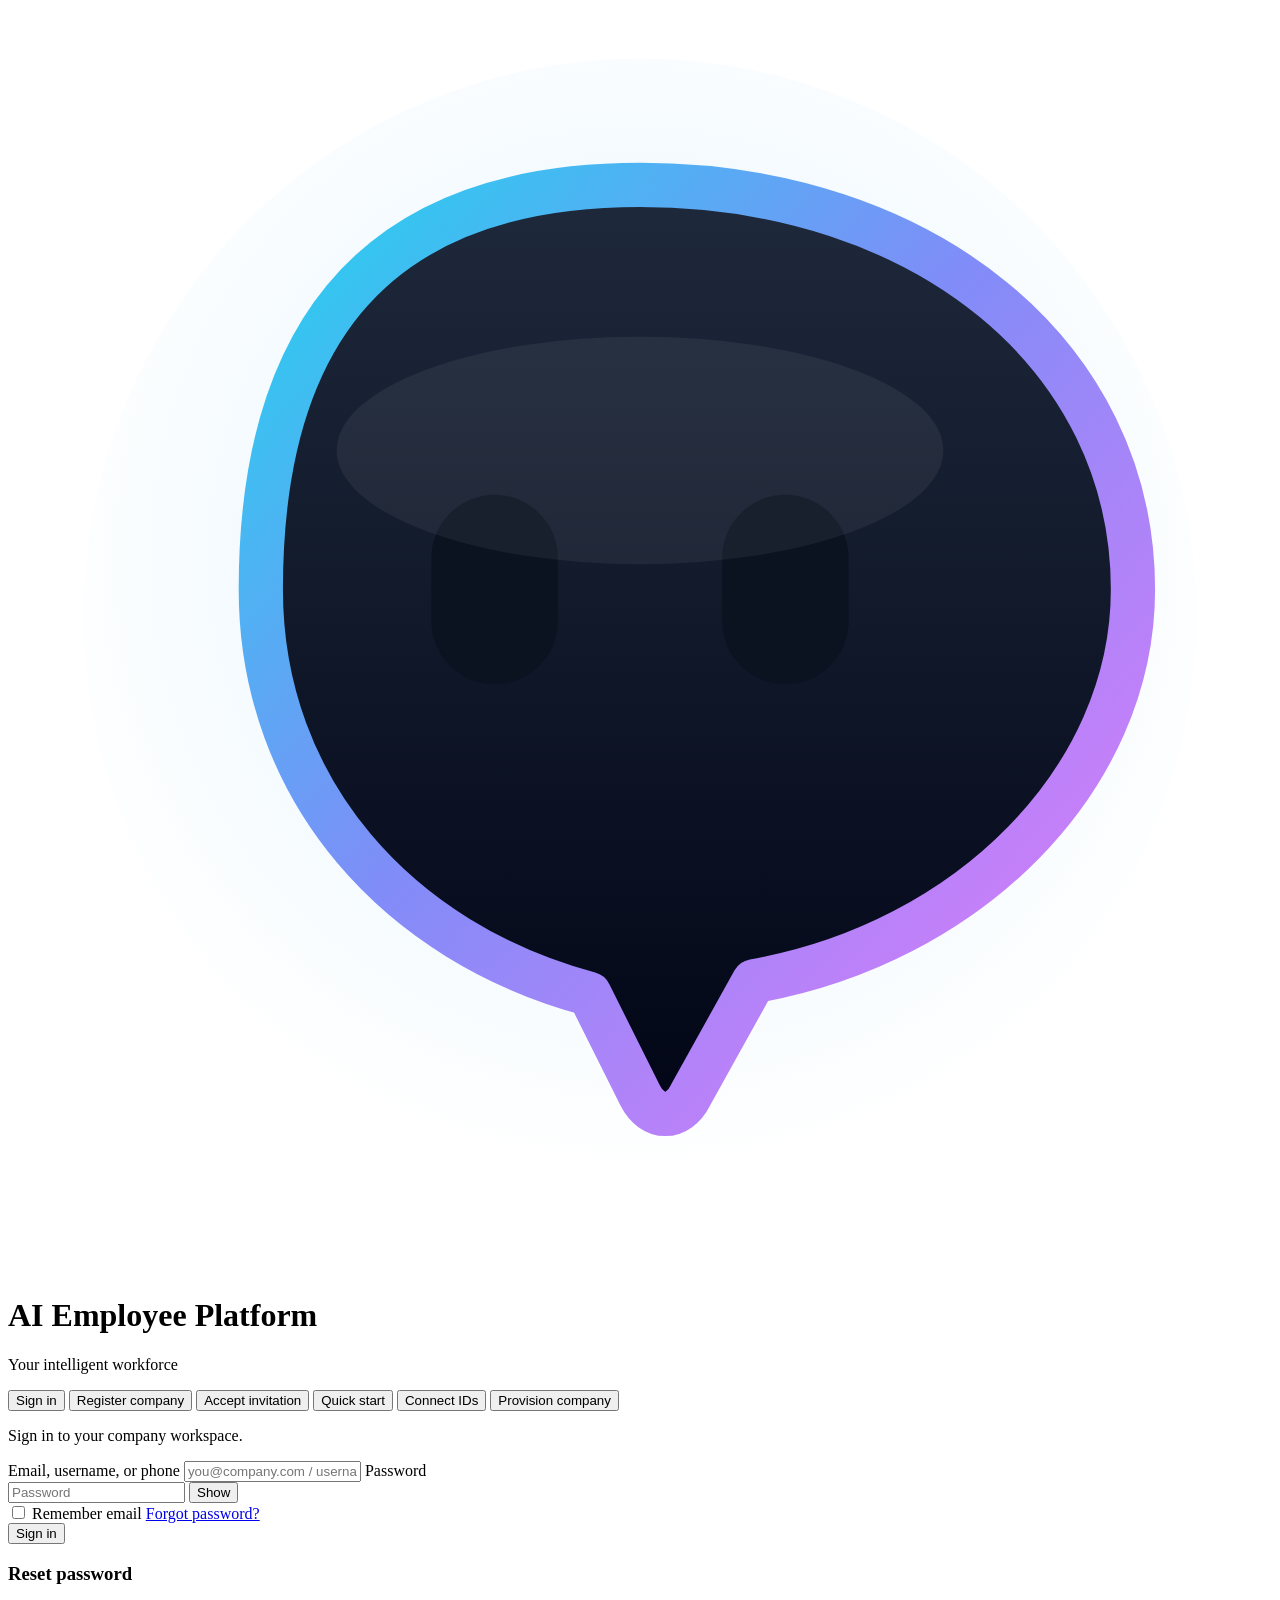
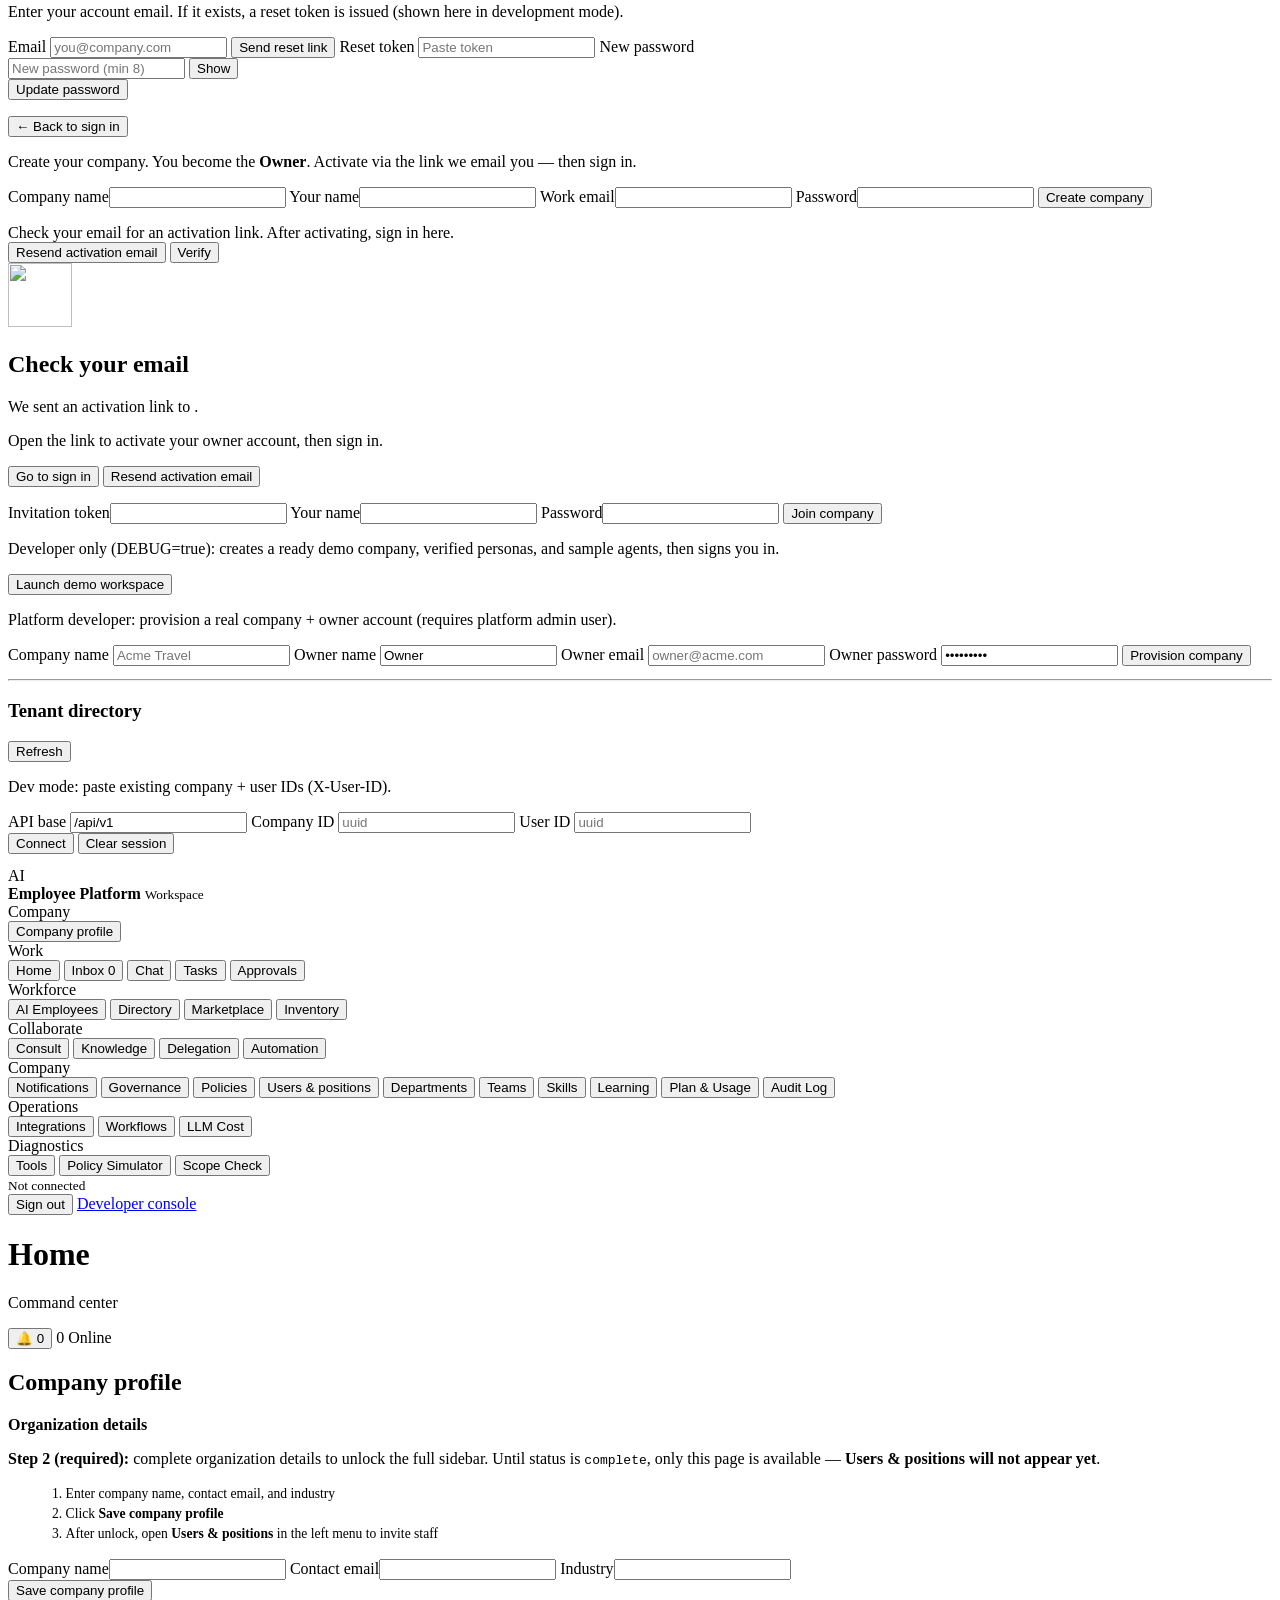
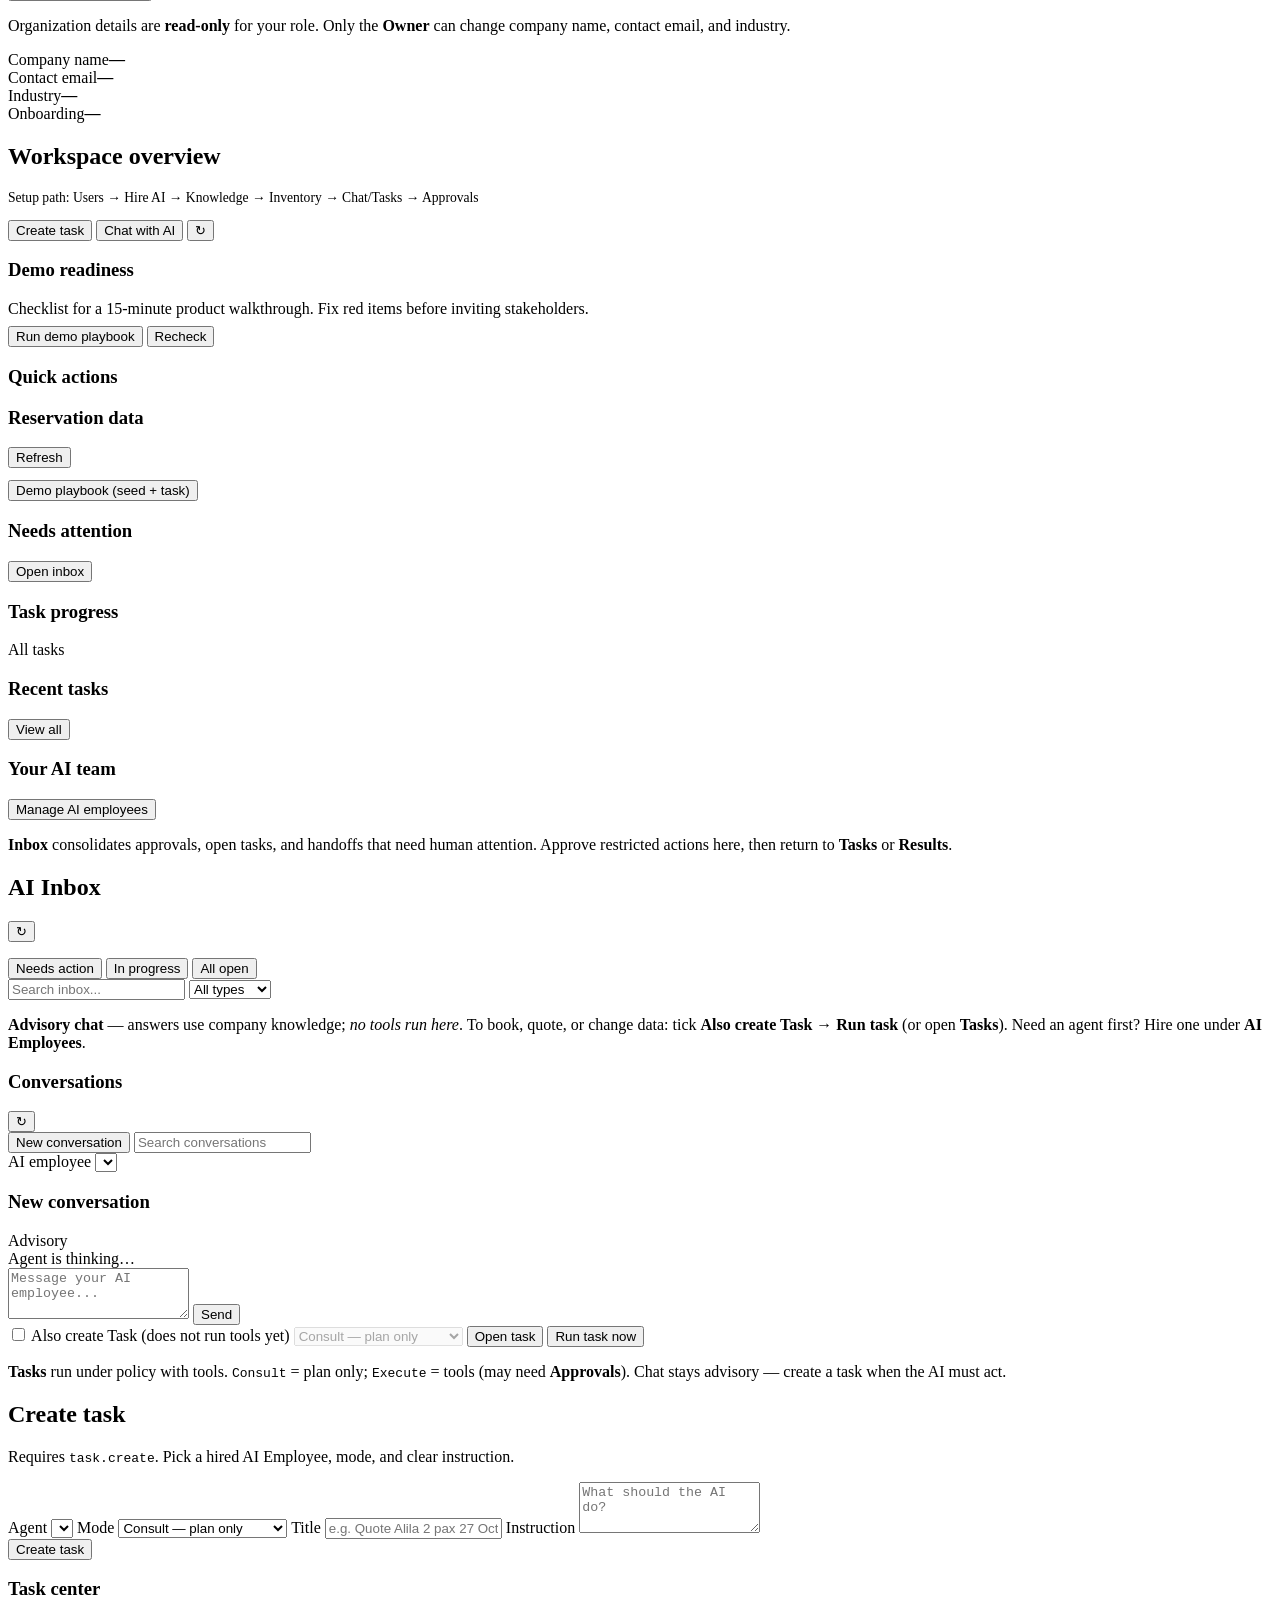
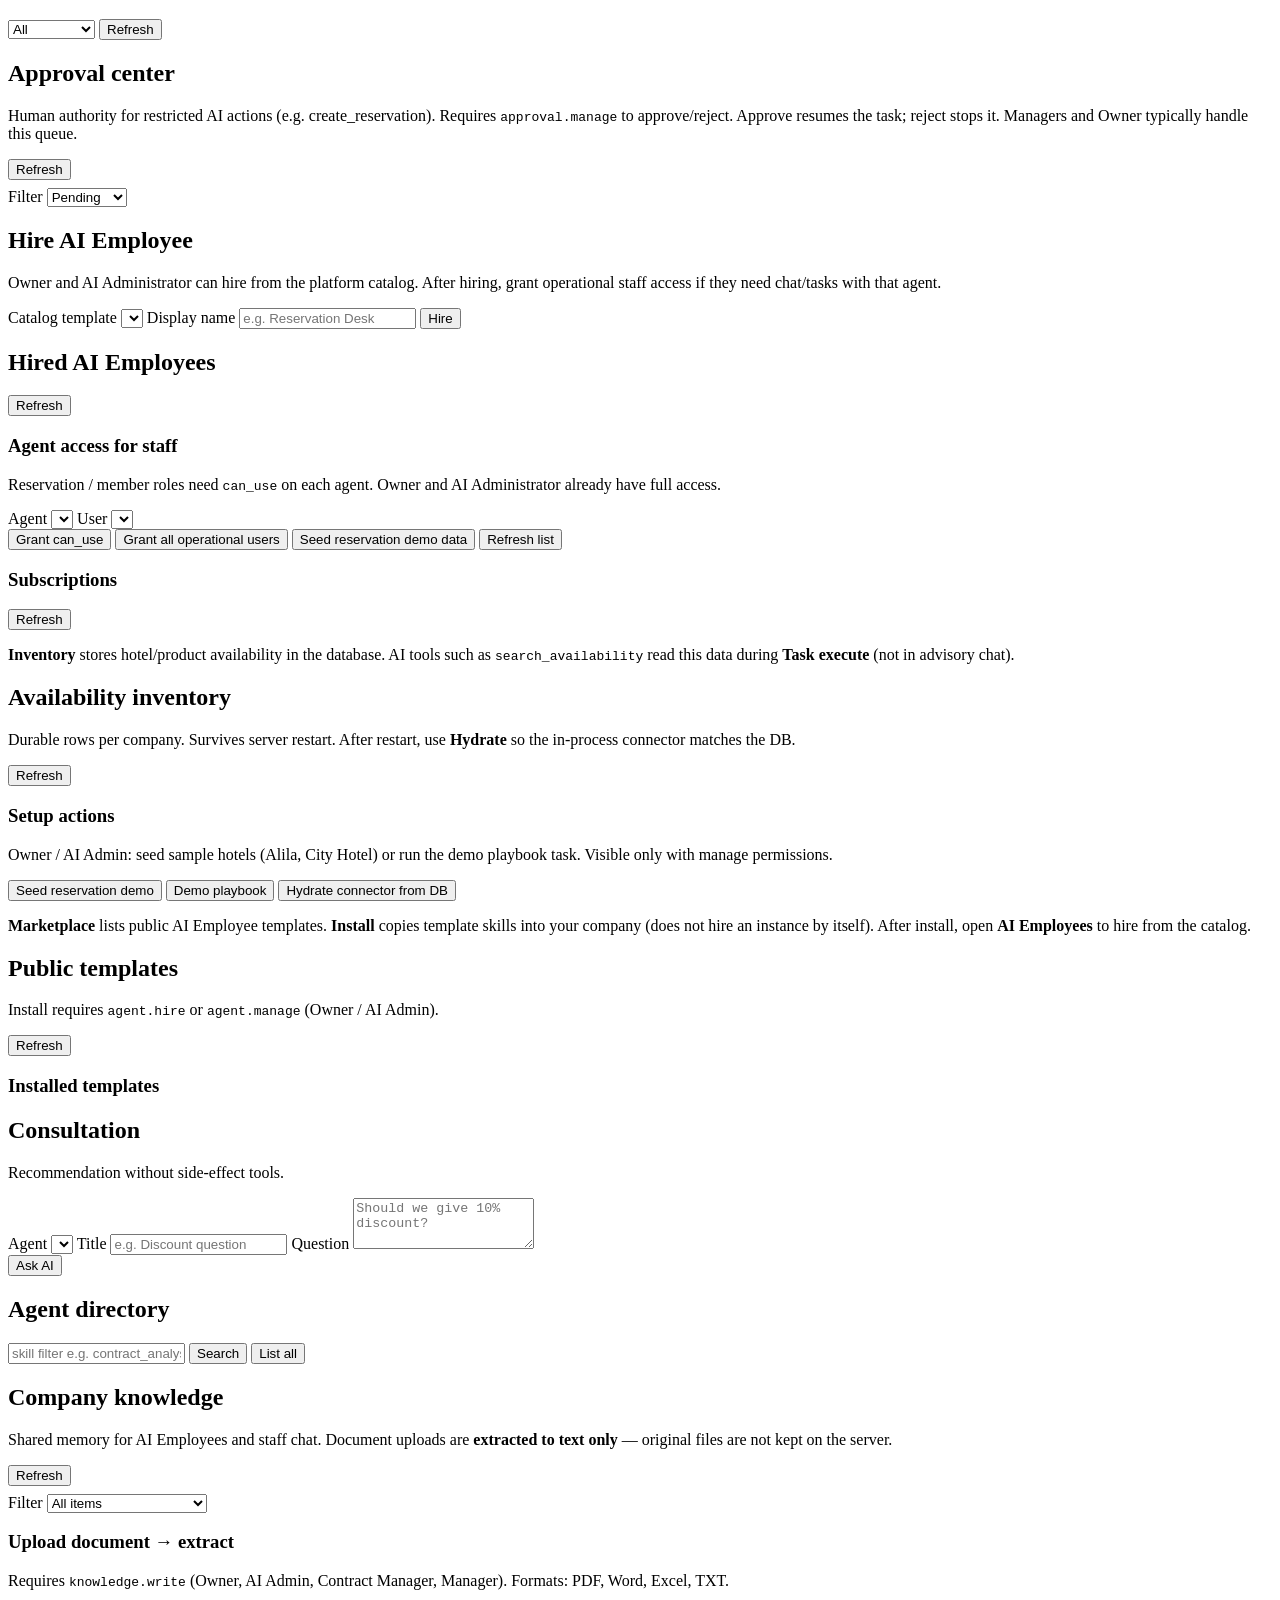
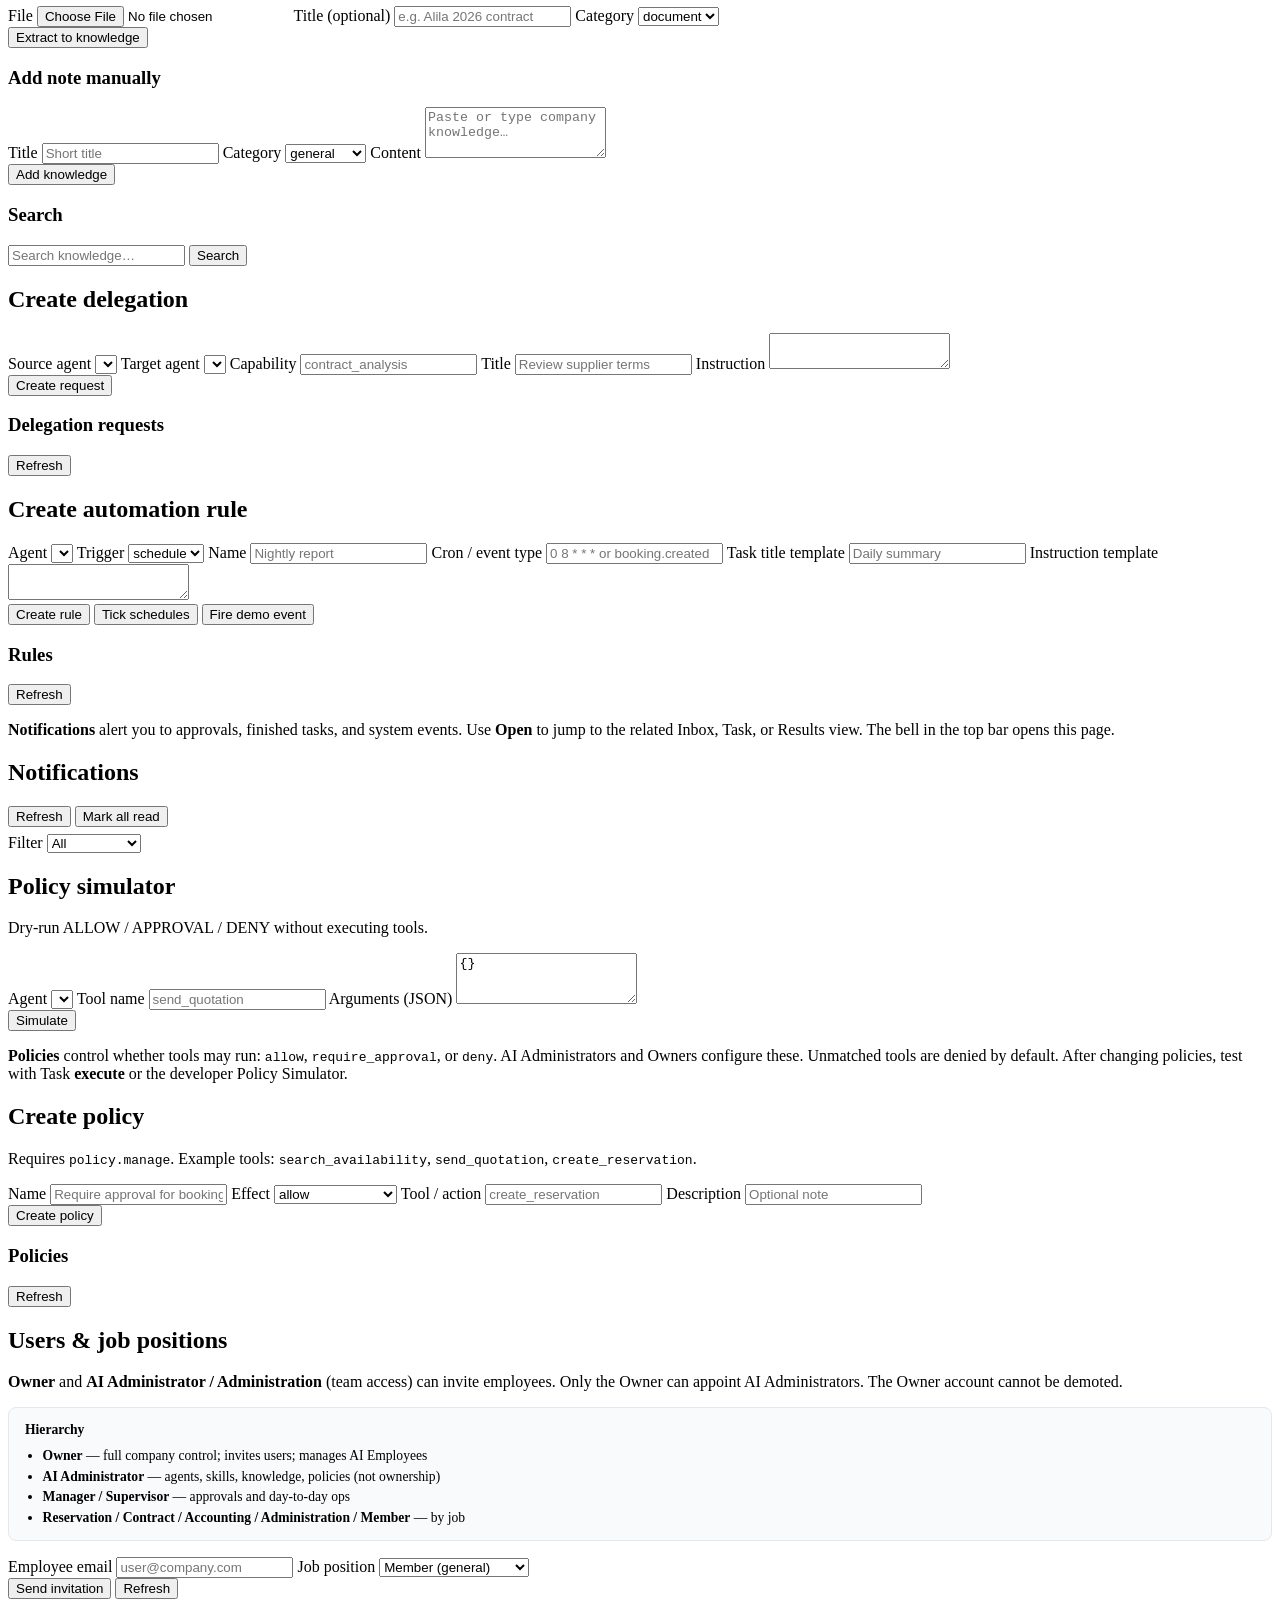
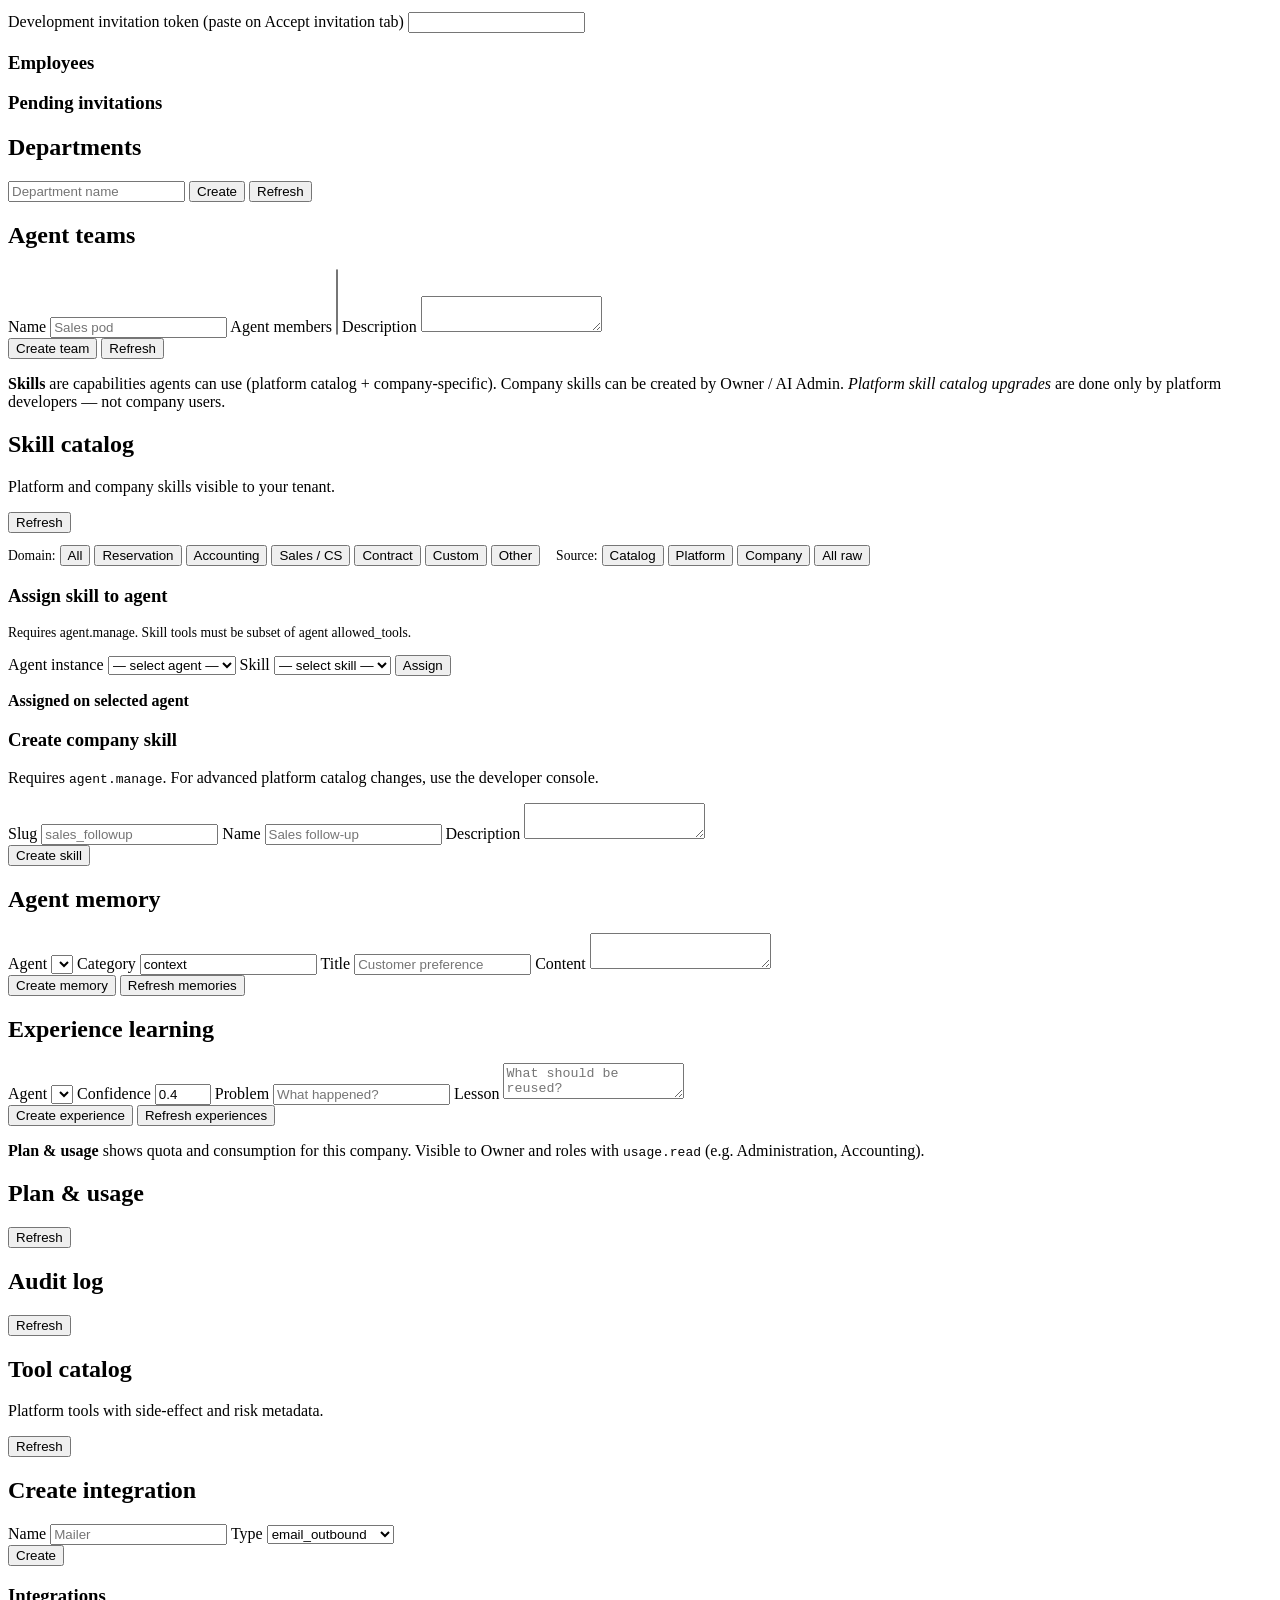
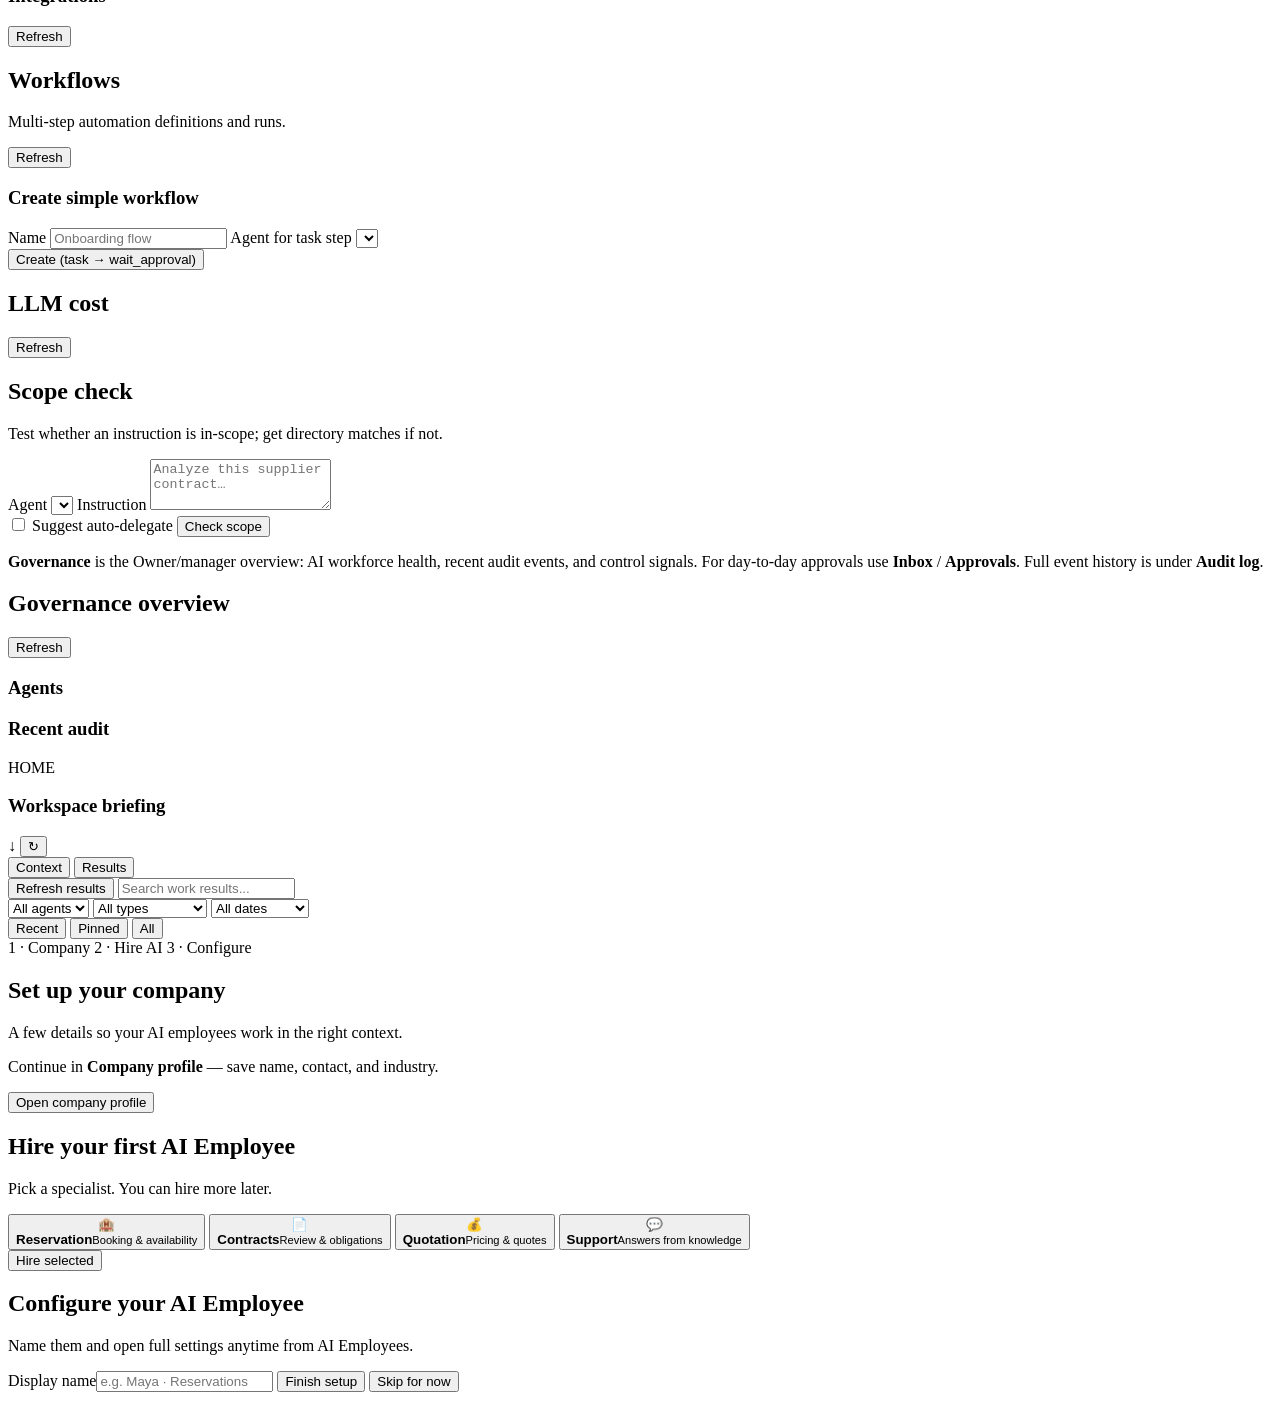
==== commit 1dbac857: "Job 94 fix: brand icon path, blink/expression animation" ====
--- a/app/static/workspace/index.html
+++ b/app/static/workspace/index.html
@@ -13,7 +13,41 @@
   <div id="loginGate" class="login-gate">
       <div class="login-shell">
       <div class="brand-orb" id="brandOrb" aria-hidden="true">
-        <img src="/workspace/assets/brand-mark.svg" width="80" height="80" alt="" />
+<svg xmlns="http://www.w3.org/2000/svg" viewBox="0 0 200 200" class="brand-svg" role="img" aria-label="AI Employee">
+  <defs>
+    <linearGradient id="ae-ring" x1="0%" y1="0%" x2="100%" y2="100%">
+      <stop offset="0%" stop-color="#22d3ee"/>
+      <stop offset="45%" stop-color="#818cf8"/>
+      <stop offset="100%" stop-color="#e879f9"/>
+    </linearGradient>
+    <linearGradient id="ae-face" x1="50%" y1="0%" x2="50%" y2="100%">
+      <stop offset="0%" stop-color="#1e293b"/>
+      <stop offset="100%" stop-color="#020617"/>
+    </linearGradient>
+    <radialGradient id="ae-glow" cx="50%" cy="45%" r="55%">
+      <stop offset="0%" stop-color="#ffffff" stop-opacity="0.9"/>
+      <stop offset="60%" stop-color="#e0f2fe" stop-opacity="0.4"/>
+      <stop offset="100%" stop-color="#e0f2fe" stop-opacity="0"/>
+    </radialGradient>
+  </defs>
+  <circle class="ae-halo" cx="100" cy="96" r="88" fill="url(#ae-glow)"/>
+  <path fill="url(#ae-face)" stroke="url(#ae-ring)" stroke-width="7" stroke-linejoin="round"
+        d="M100 28 C145 28 178 55 178 92 C178 122 152 148 118 154 L108 172 C106 176 102 176 100 172 L92 156 C62 148 40 124 40 92 C40 55 55 28 100 28 Z"/>
+  <!-- eyes group: pupils track via CSS vars; lids blink -->
+  <g class="ae-eyes" transform="translate(0,0)">
+    <g class="ae-eye ae-eye-l" transform="translate(77,92)">
+      <rect class="ae-white" x="-9" y="-14" width="18" height="28" rx="9" fill="#f8fafc"/>
+      <circle class="ae-pupil" cx="0" cy="2" r="4.5" fill="#0f172a"/>
+      <rect class="ae-lid" x="-10" y="-15" width="20" height="30" rx="10" fill="#0b1220"/>
+    </g>
+    <g class="ae-eye ae-eye-r" transform="translate(123,92)">
+      <rect class="ae-white" x="-9" y="-14" width="18" height="28" rx="9" fill="#f8fafc"/>
+      <circle class="ae-pupil" cx="0" cy="2" r="4.5" fill="#0f172a"/>
+      <rect class="ae-lid" x="-10" y="-15" width="20" height="30" rx="10" fill="#0b1220"/>
+    </g>
+  </g>
+  <ellipse cx="100" cy="70" rx="48" ry="18" fill="#ffffff" opacity="0.06"/>
+</svg>
       </div>
       <div class="brand-title login-brand">
         <h1>AI Employee Platform</h1>
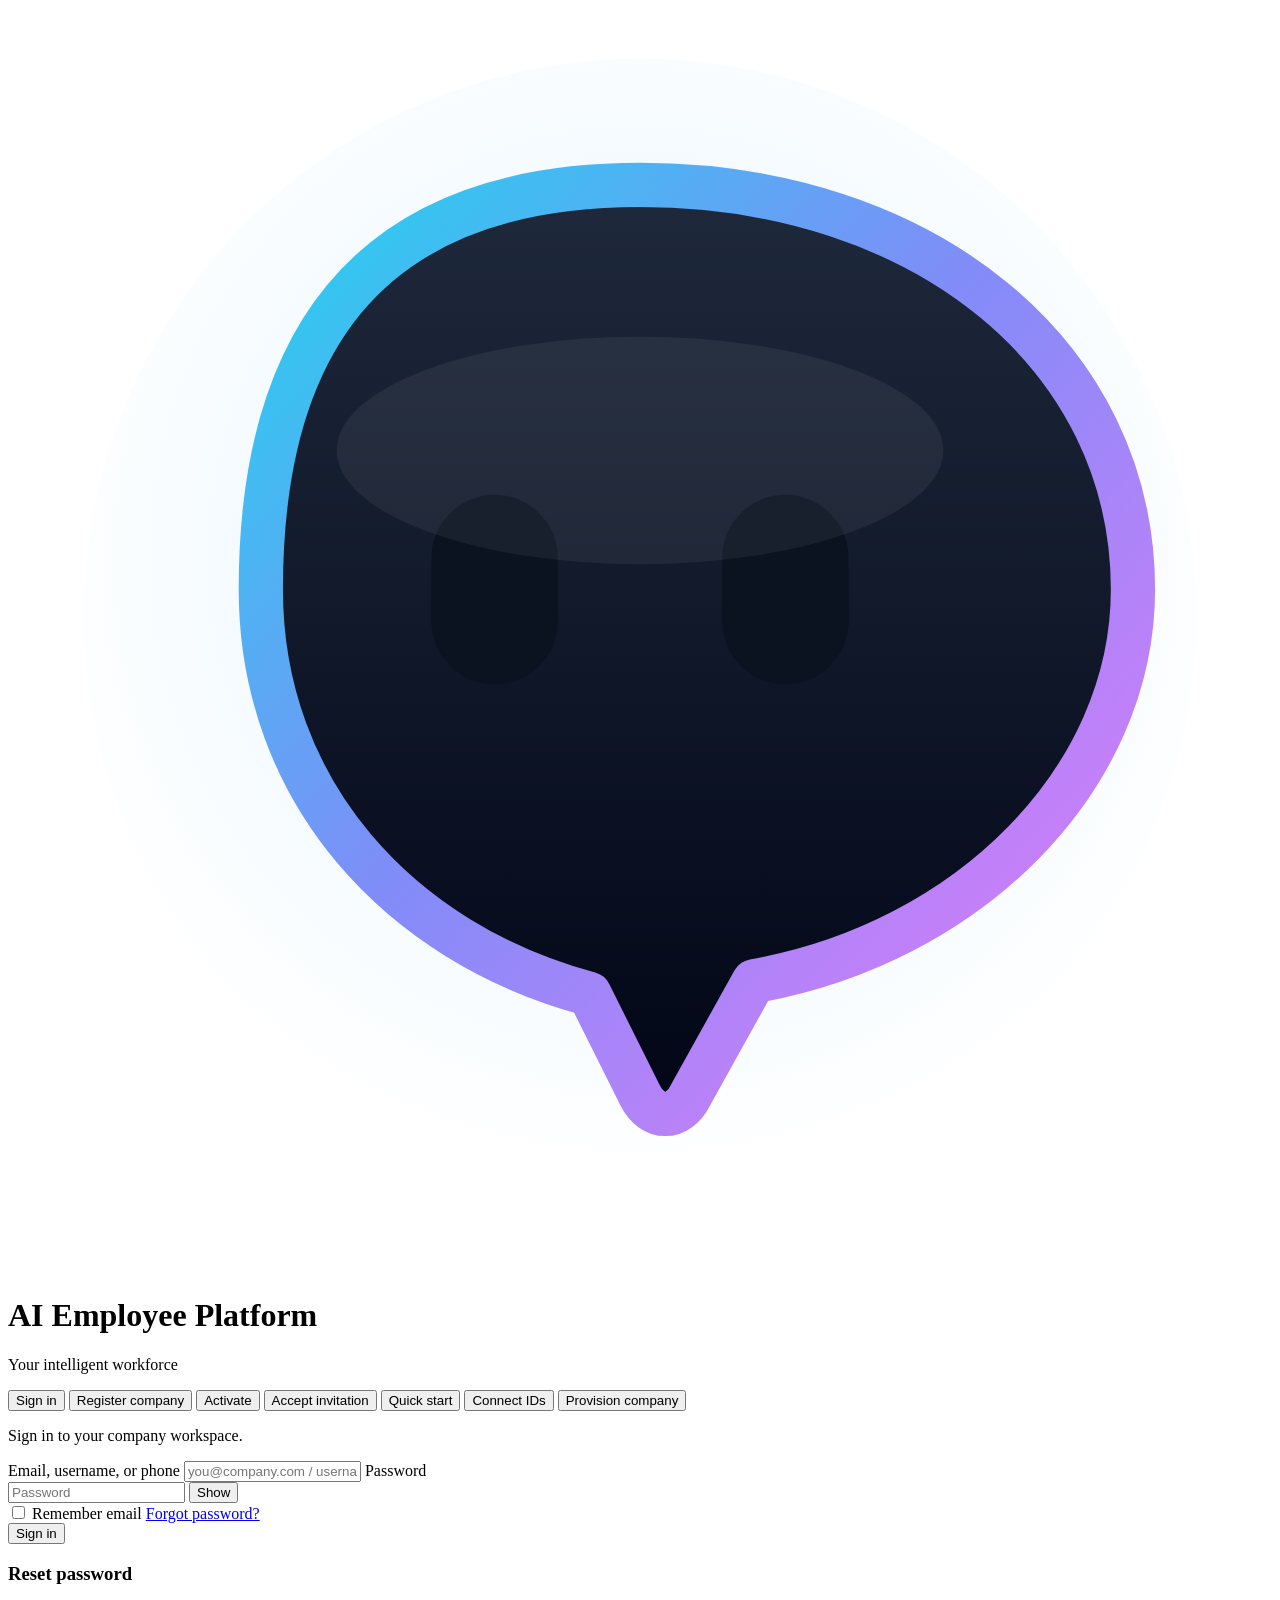
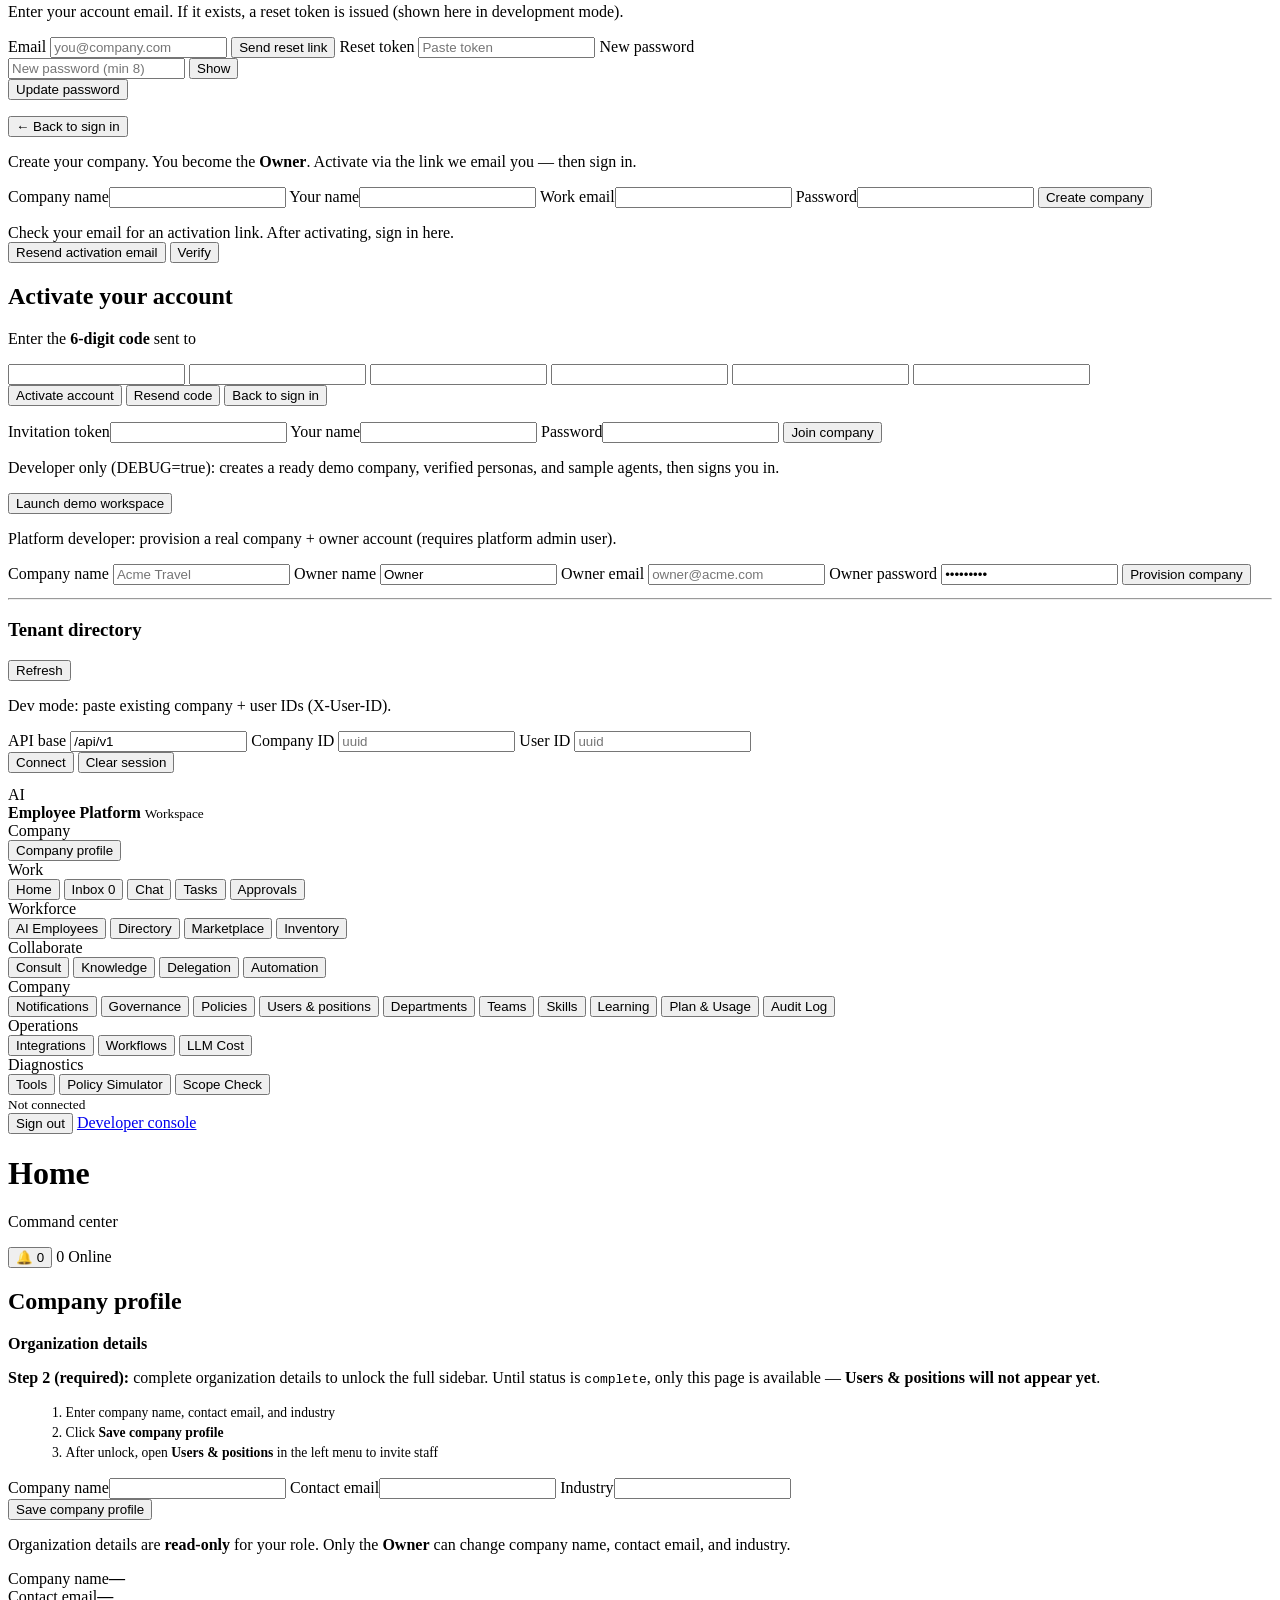
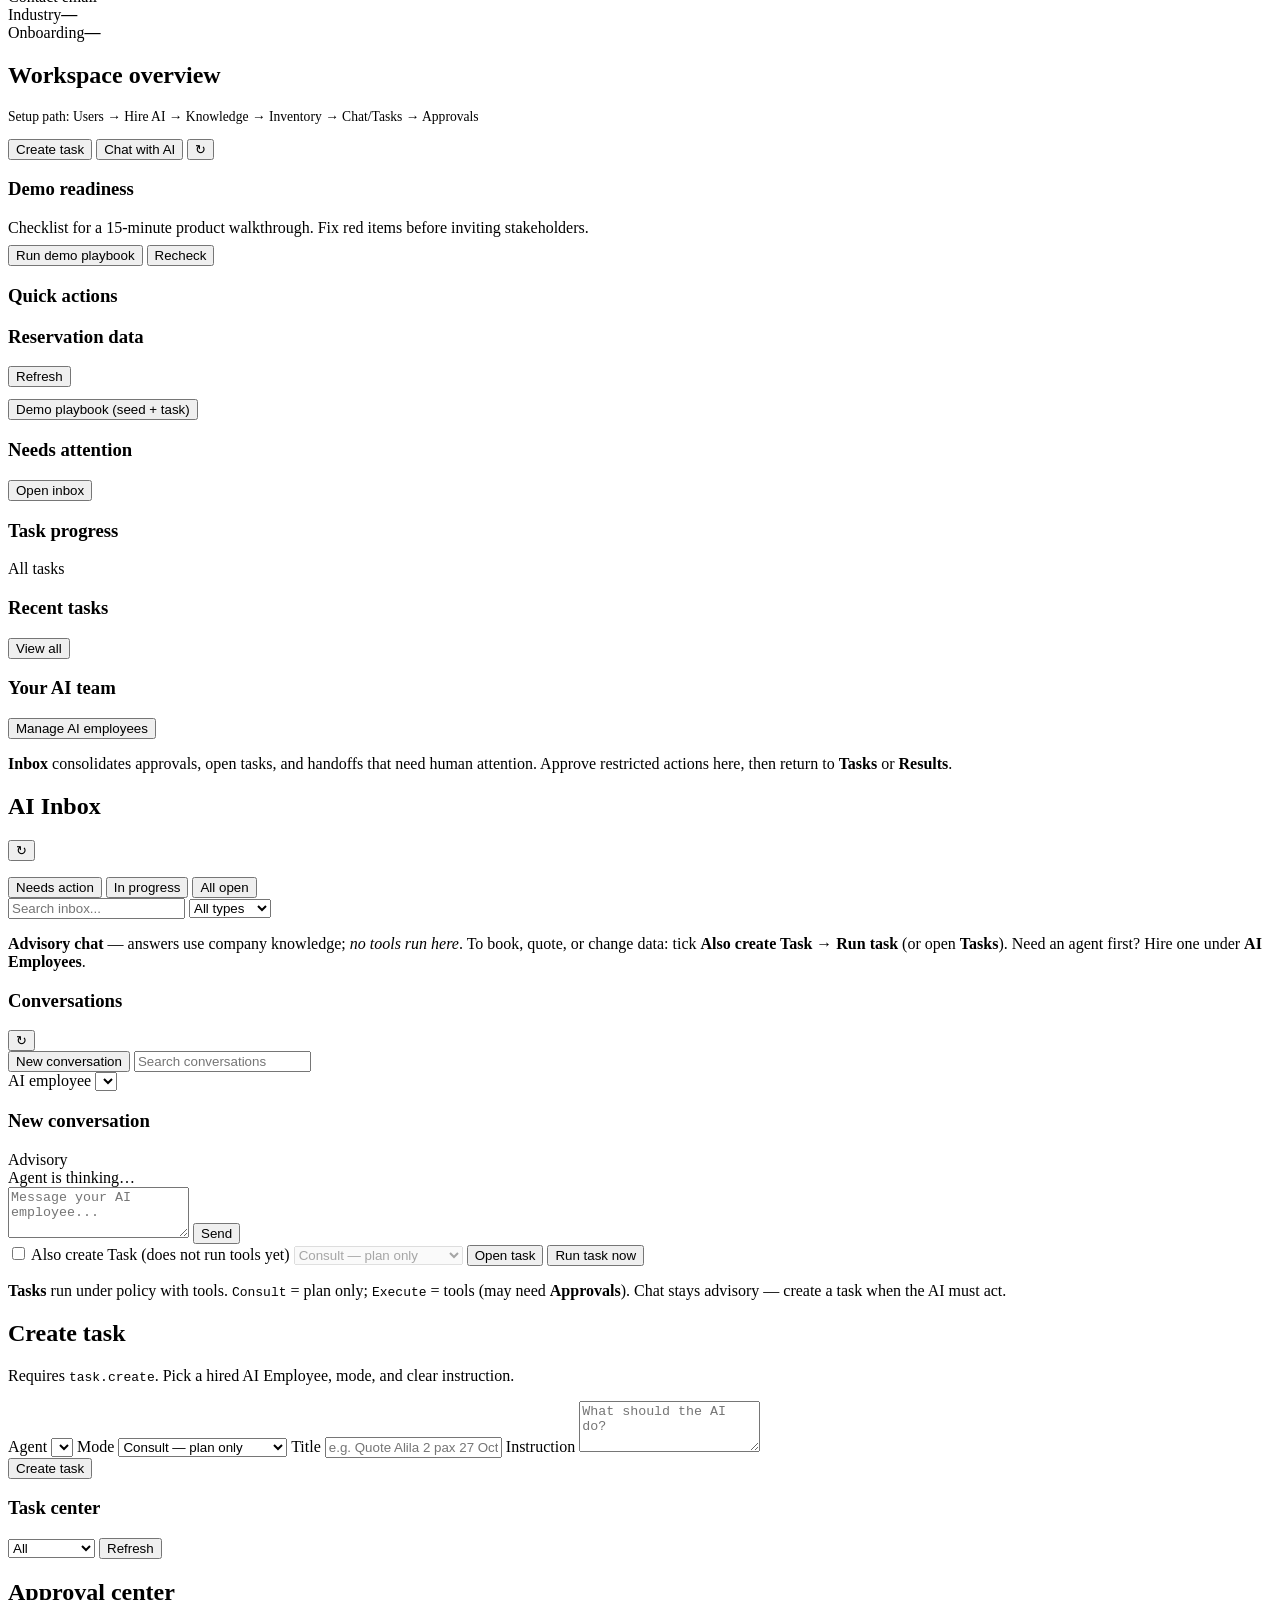
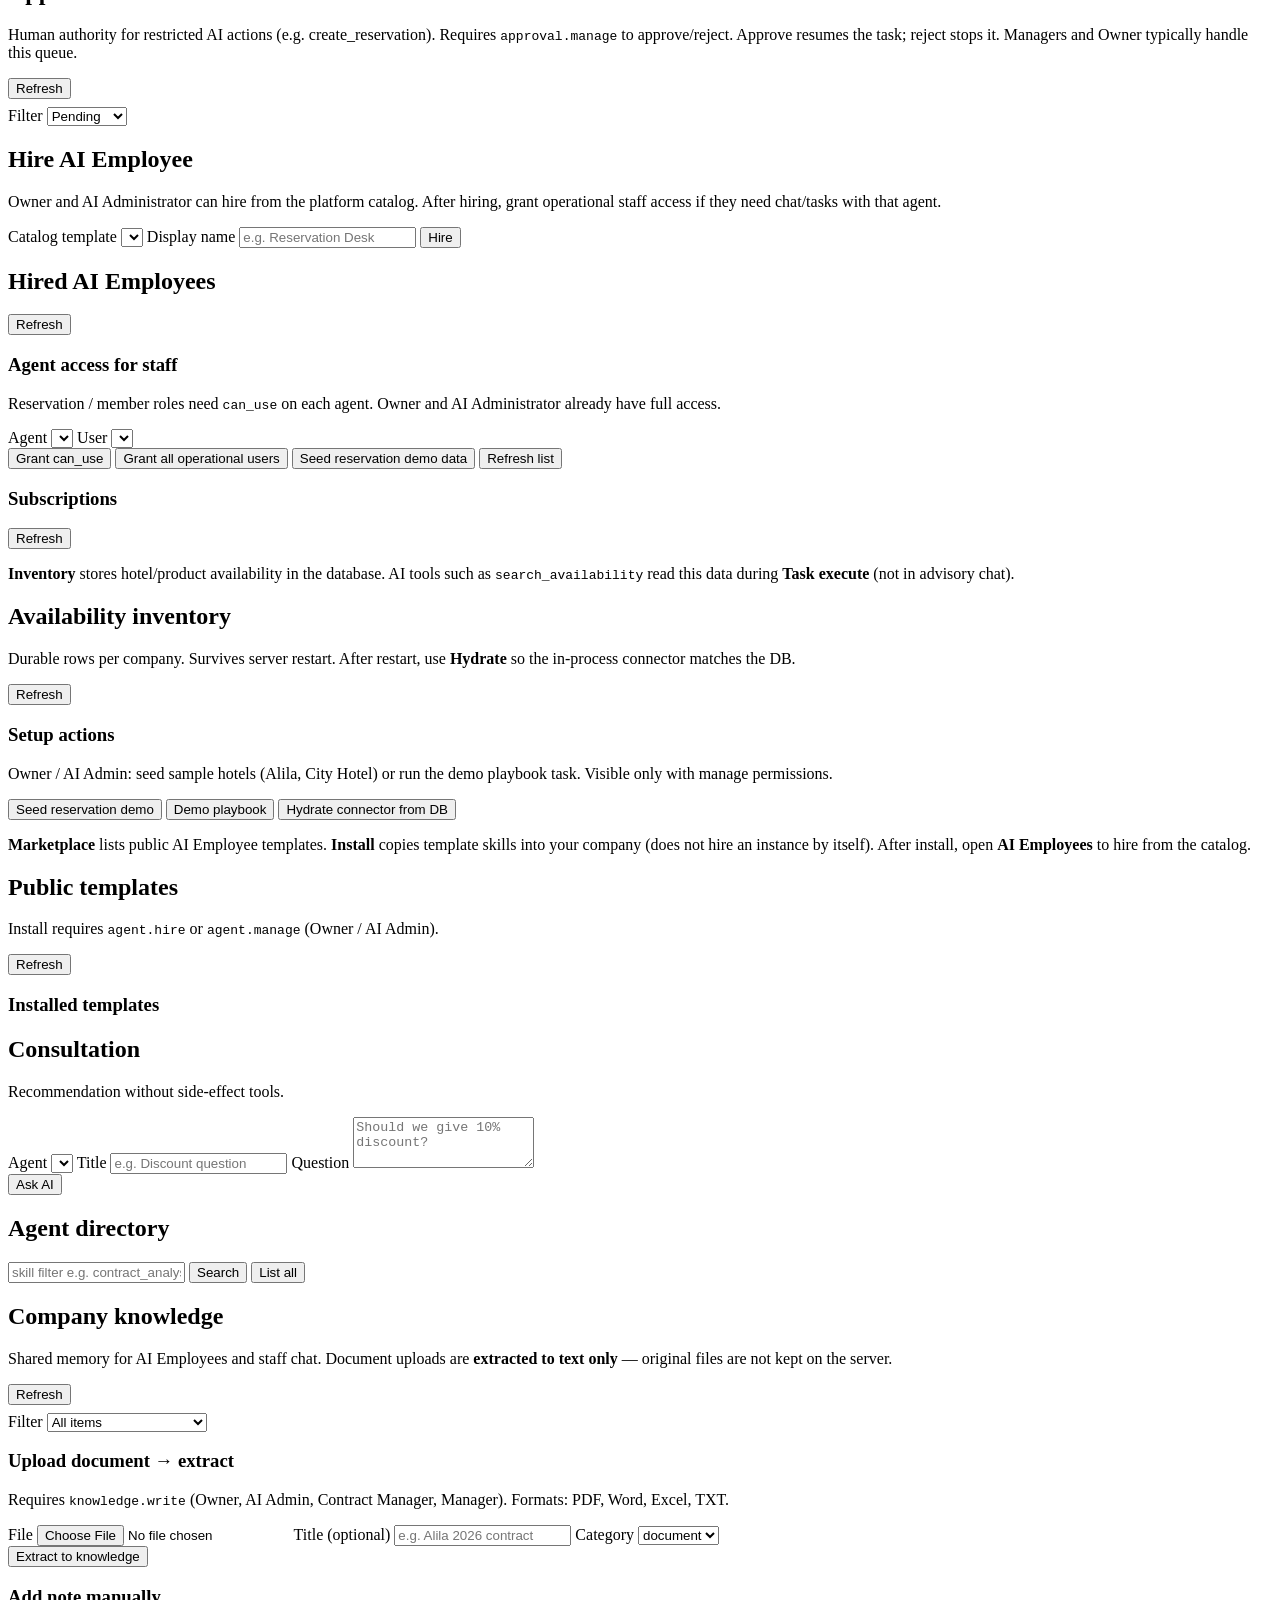
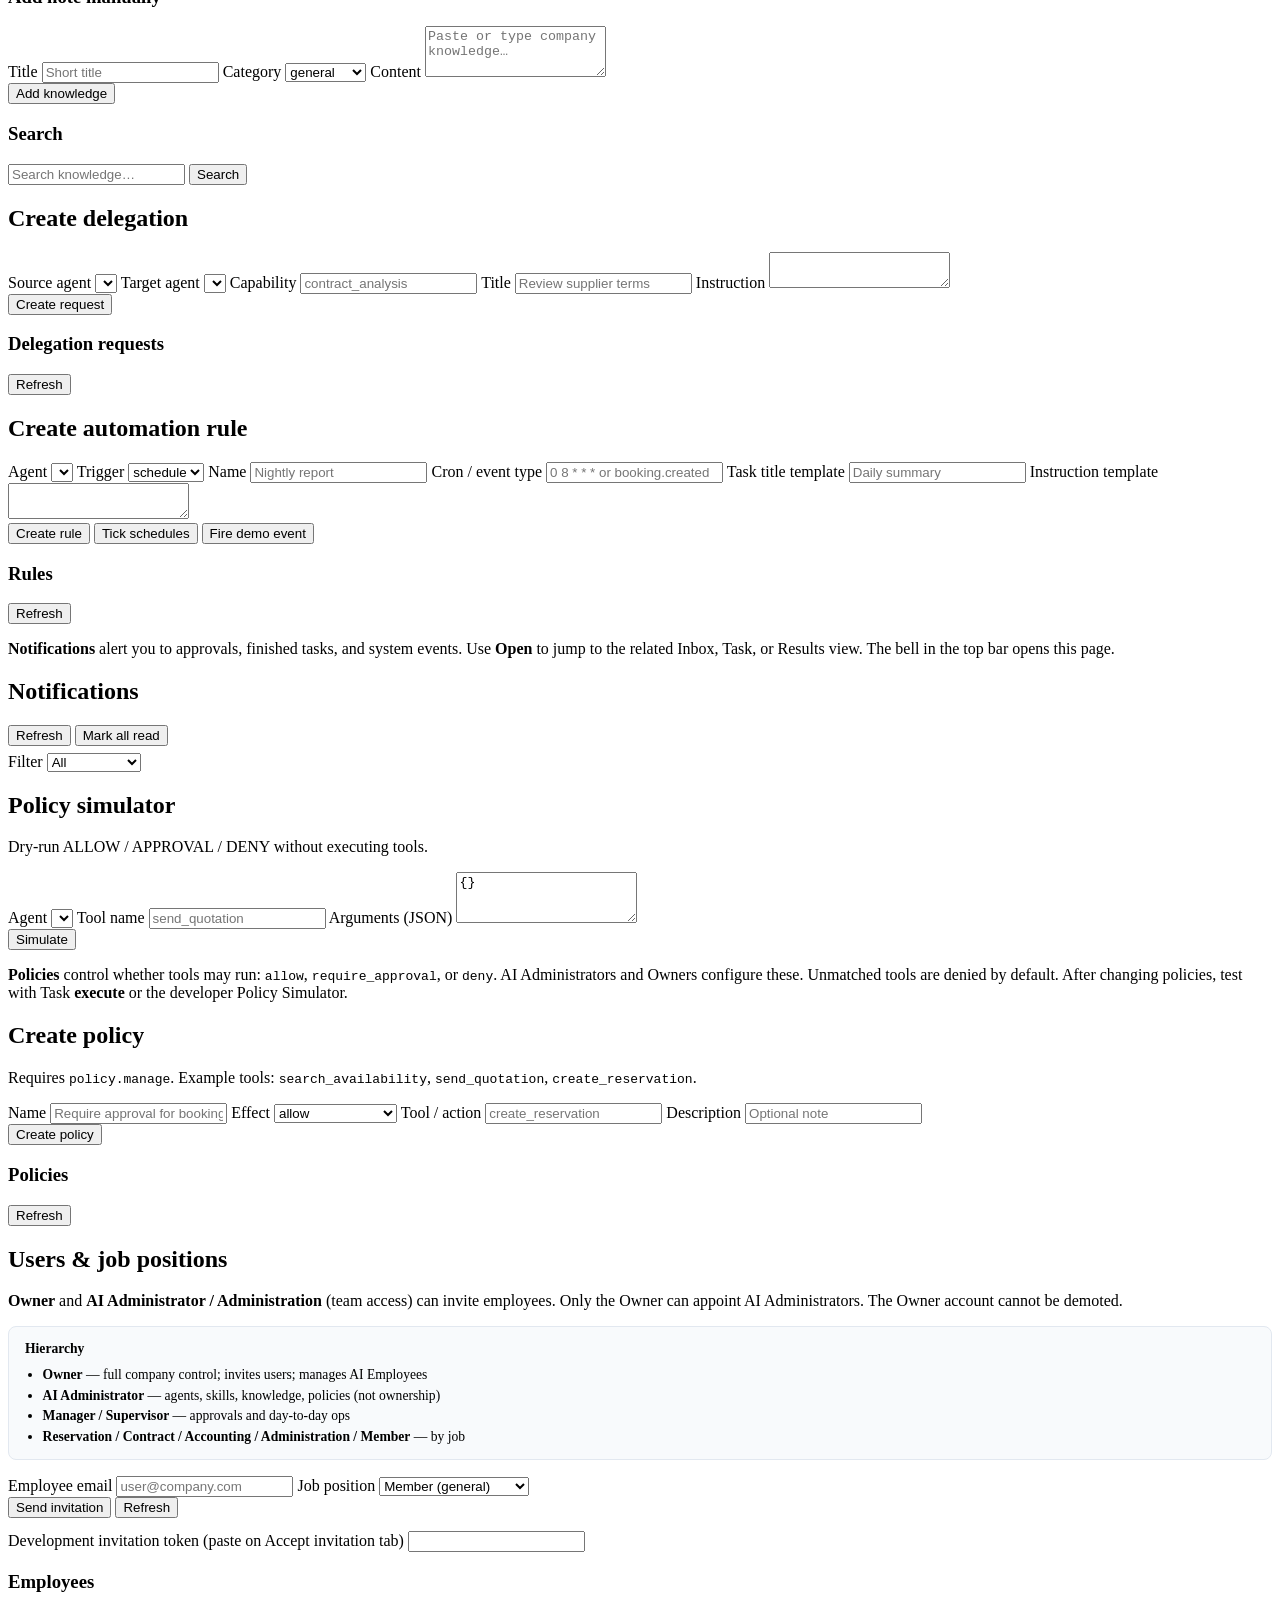
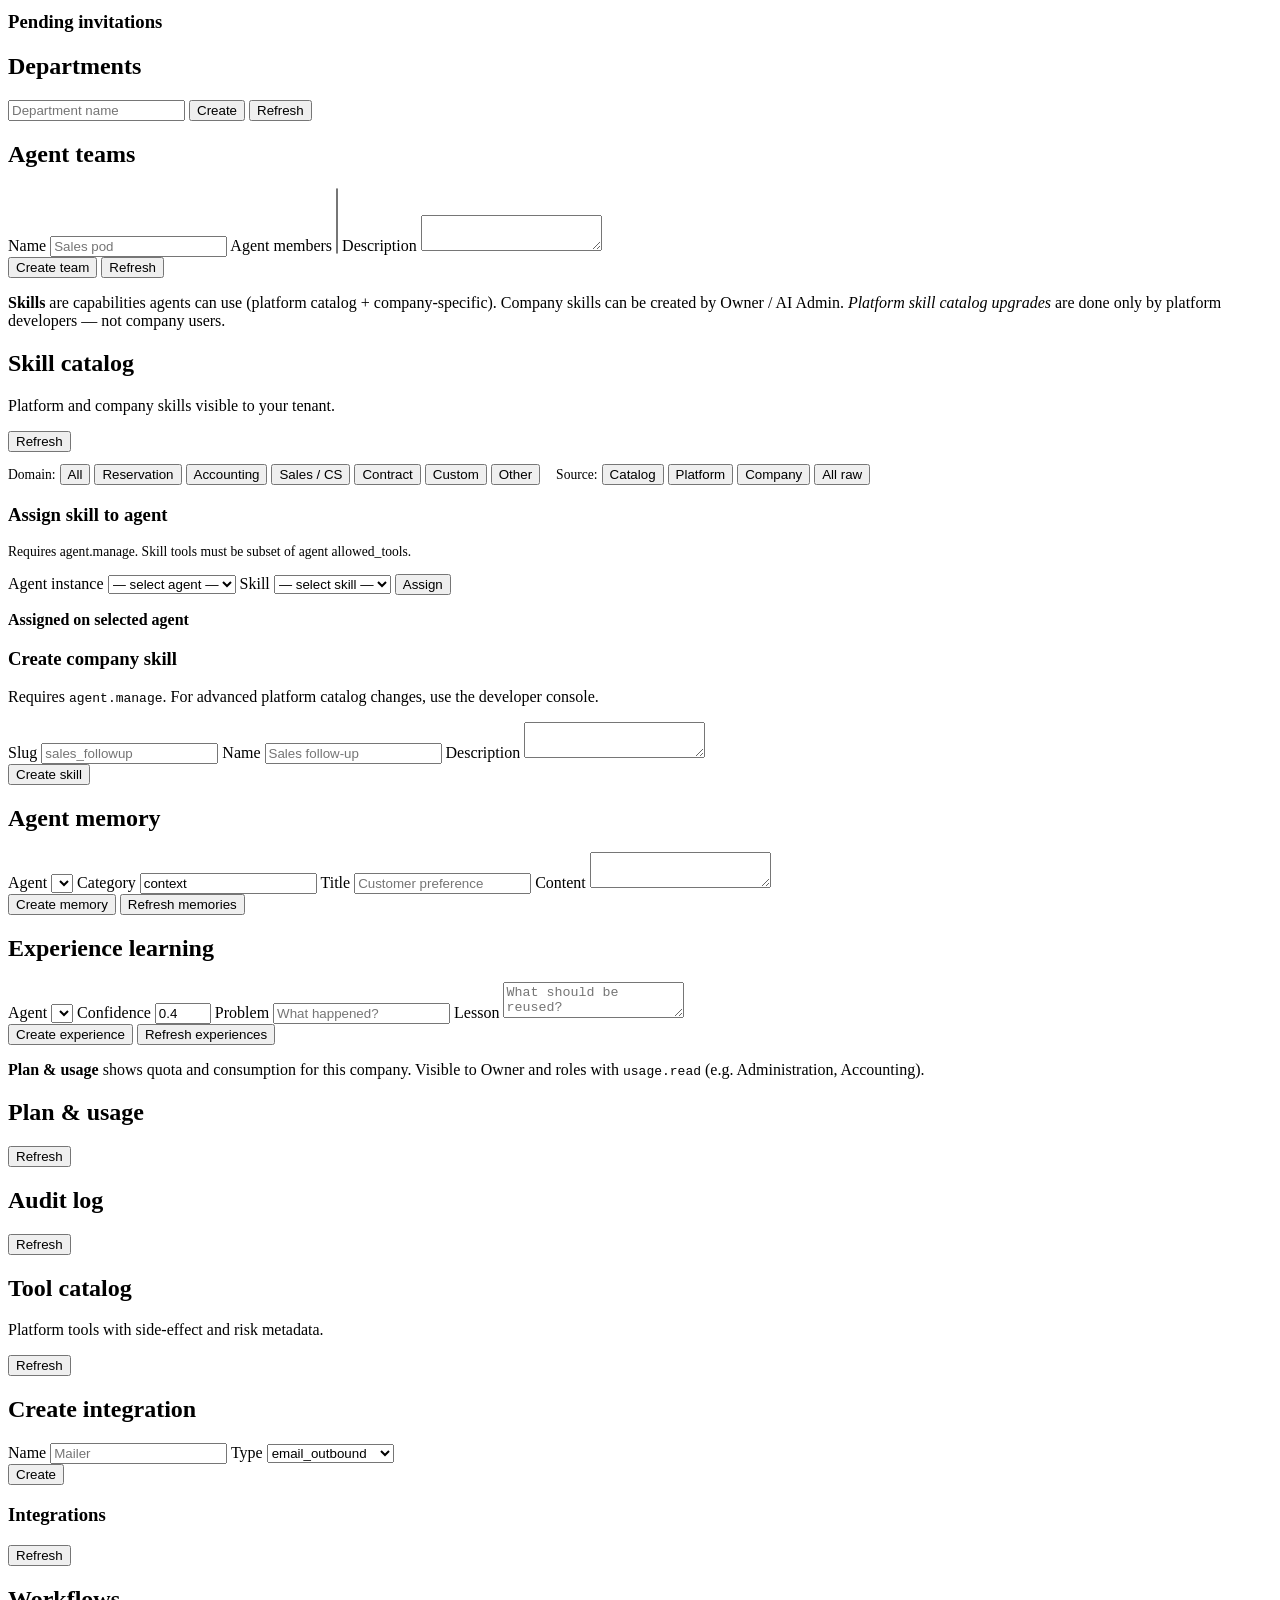
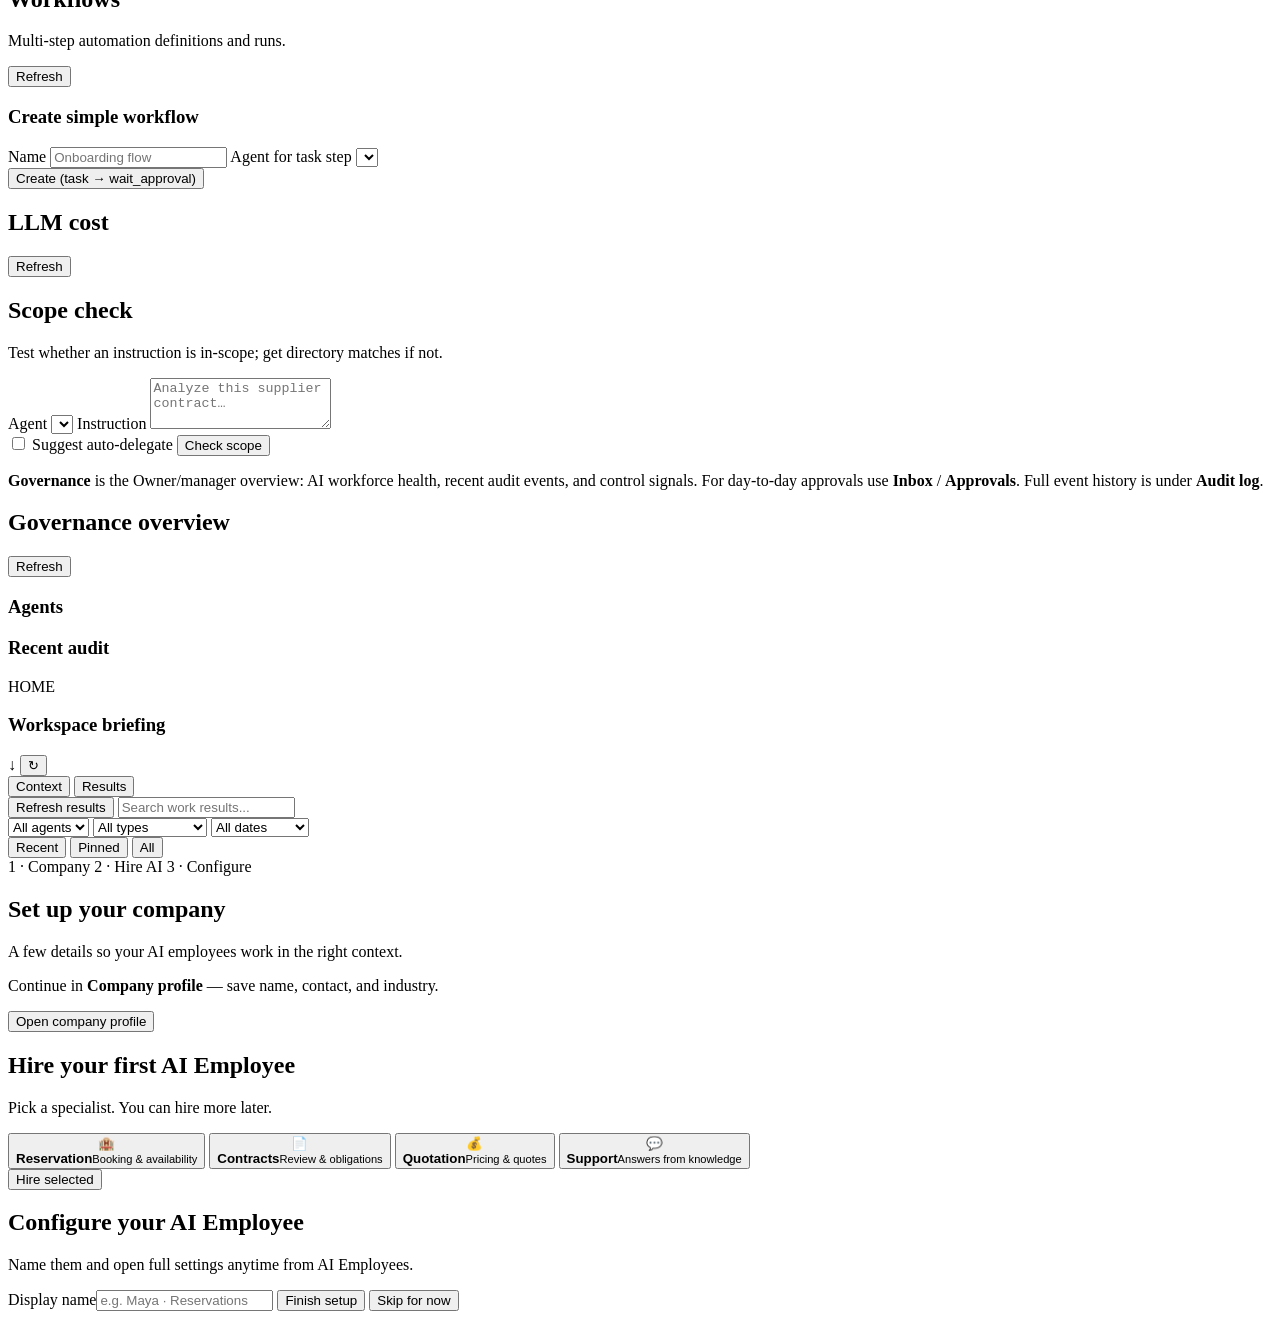
==== commit 2f26a019: "Job 95 fix3: OTP panel after register; activate tab; login unverified hint" ====
--- a/app/static/workspace/index.html
+++ b/app/static/workspace/index.html
@@ -57,6 +57,7 @@
       <div class="login-tabs auth-rail">
         <button type="button" class="tab active" data-tab="login">Sign in</button>
         <button type="button" class="tab user-only" data-tab="register">Register company</button>
+        <button type="button" class="tab user-only" data-tab="activate" id="tabActivateBtn">Activate</button>
         <button type="button" class="tab user-only" data-tab="invite">Accept invitation</button>
         <button type="button" class="tab developer-only" data-tab="quick">Quick start</button>
         <button type="button" class="tab developer-only" data-tab="connect">Connect IDs</button>
@@ -123,14 +124,22 @@
       </div>
 
       
-      <div id="registerSuccessPanel" class="tab-panel user-only">
+      
+      <div id="registerSuccessPanel" data-also="tab-activate" class="tab-panel user-only">
         <div class="auth-notice">
-          <div class="auth-notice-icon"><img src="/workspace/assets/brand-mark.svg" width="64" height="64" alt="" /></div>
-          <h2>Check your email</h2>
-          <p class="muted">We sent an activation link to <strong id="registerSuccessEmail"></strong>.</p>
-          <p class="muted">Open the link to activate your owner account, then sign in.</p>
-          <button type="button" id="btnGoLoginAfterRegister" class="primary block">Go to sign in</button>
-          <button type="button" id="btnResendFromNotice" class="link-btn">Resend activation email</button>
+          <h2>Activate your account</h2>
+          <p class="muted">Enter the <strong>6-digit code</strong> sent to<br><strong id="registerSuccessEmail"></strong></p>
+          <div class="otp-row" id="otpRow">
+            <input class="otp-digit" maxlength="1" inputmode="numeric" pattern="[0-9]*" autocomplete="one-time-code" aria-label="Digit 1" />
+            <input class="otp-digit" maxlength="1" inputmode="numeric" pattern="[0-9]*" autocomplete="one-time-code" aria-label="Digit 2" />
+            <input class="otp-digit" maxlength="1" inputmode="numeric" pattern="[0-9]*" autocomplete="one-time-code" aria-label="Digit 3" />
+            <input class="otp-digit" maxlength="1" inputmode="numeric" pattern="[0-9]*" autocomplete="one-time-code" aria-label="Digit 4" />
+            <input class="otp-digit" maxlength="1" inputmode="numeric" pattern="[0-9]*" autocomplete="one-time-code" aria-label="Digit 5" />
+            <input class="otp-digit" maxlength="1" inputmode="numeric" pattern="[0-9]*" autocomplete="one-time-code" aria-label="Digit 6" />
+          </div>
+          <button type="button" id="btnActivateOtp" class="primary block">Activate account</button>
+          <button type="button" id="btnResendFromNotice" class="link-btn" type="button">Resend code</button>
+          <button type="button" id="btnGoLoginAfterRegister" class="link-btn" type="button">Back to sign in</button>
           <p id="registerSuccessLog" class="login-message" role="status"></p>
         </div>
       </div>
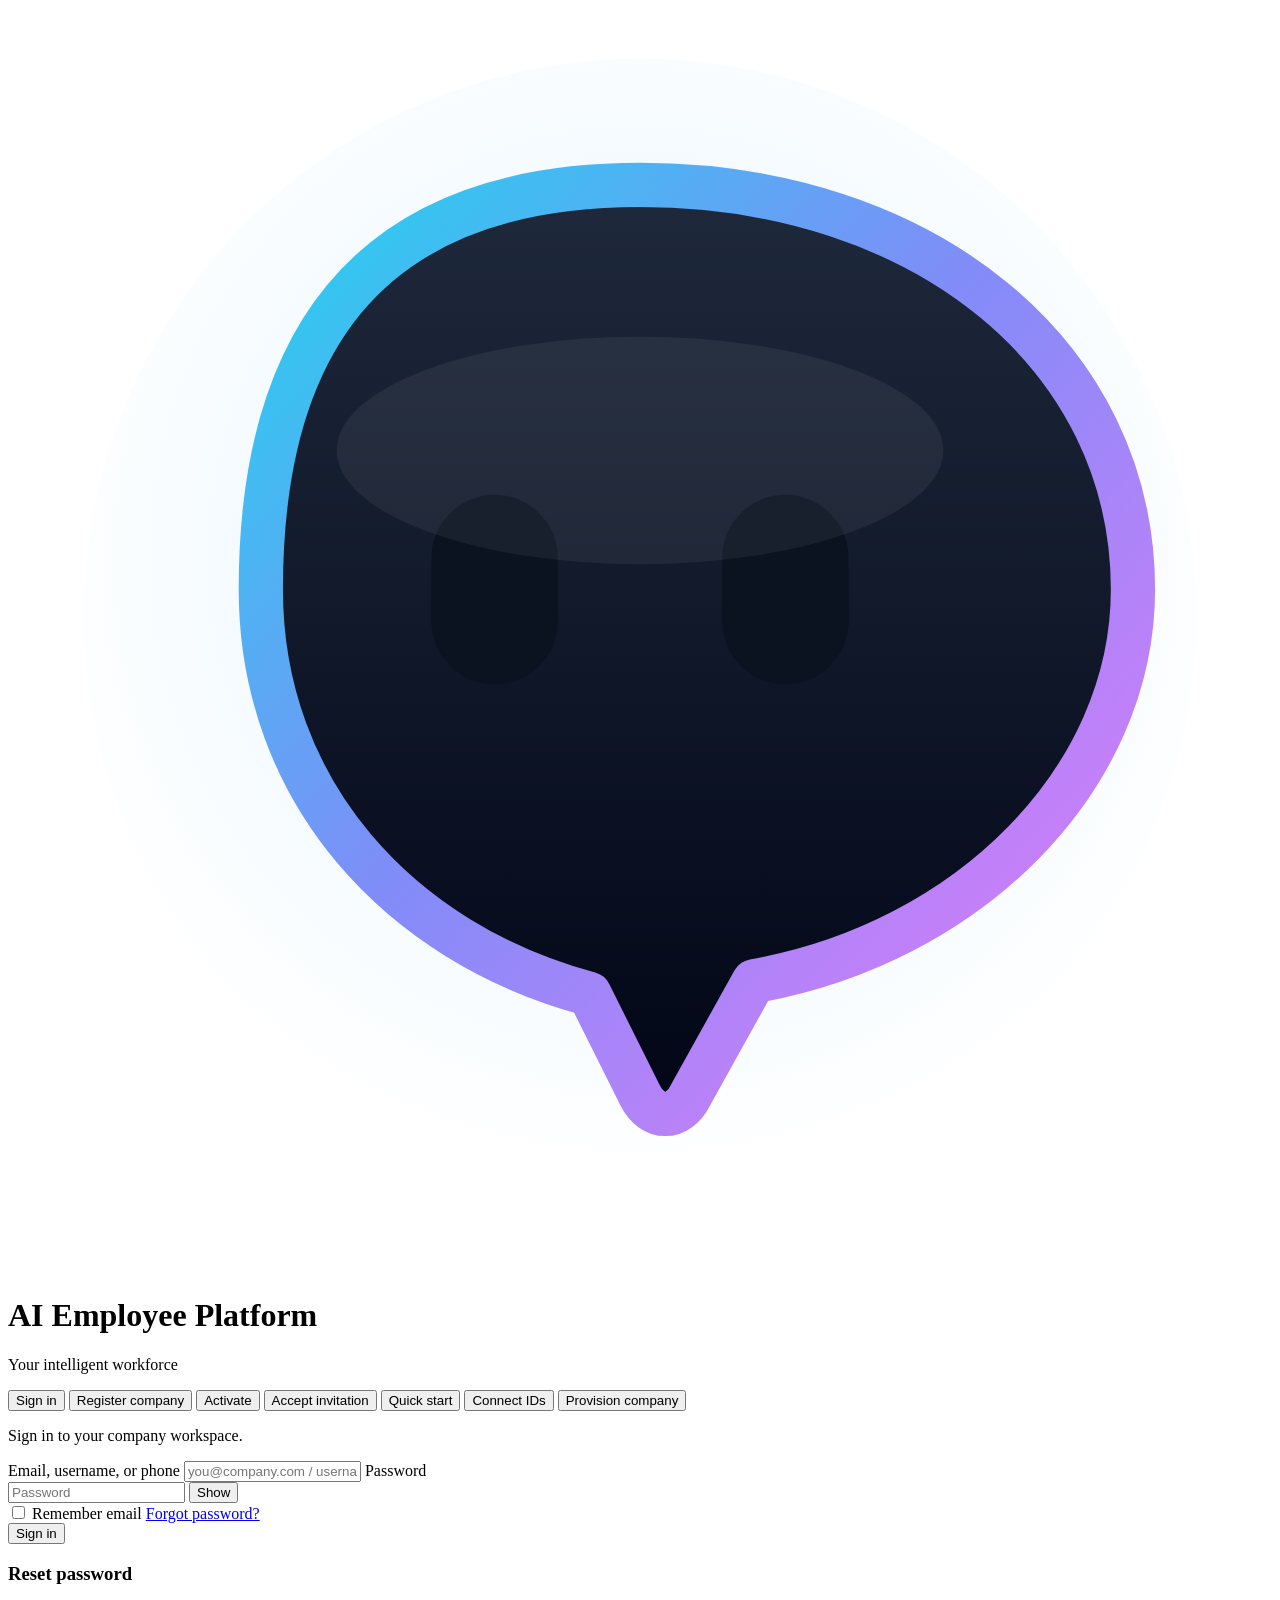
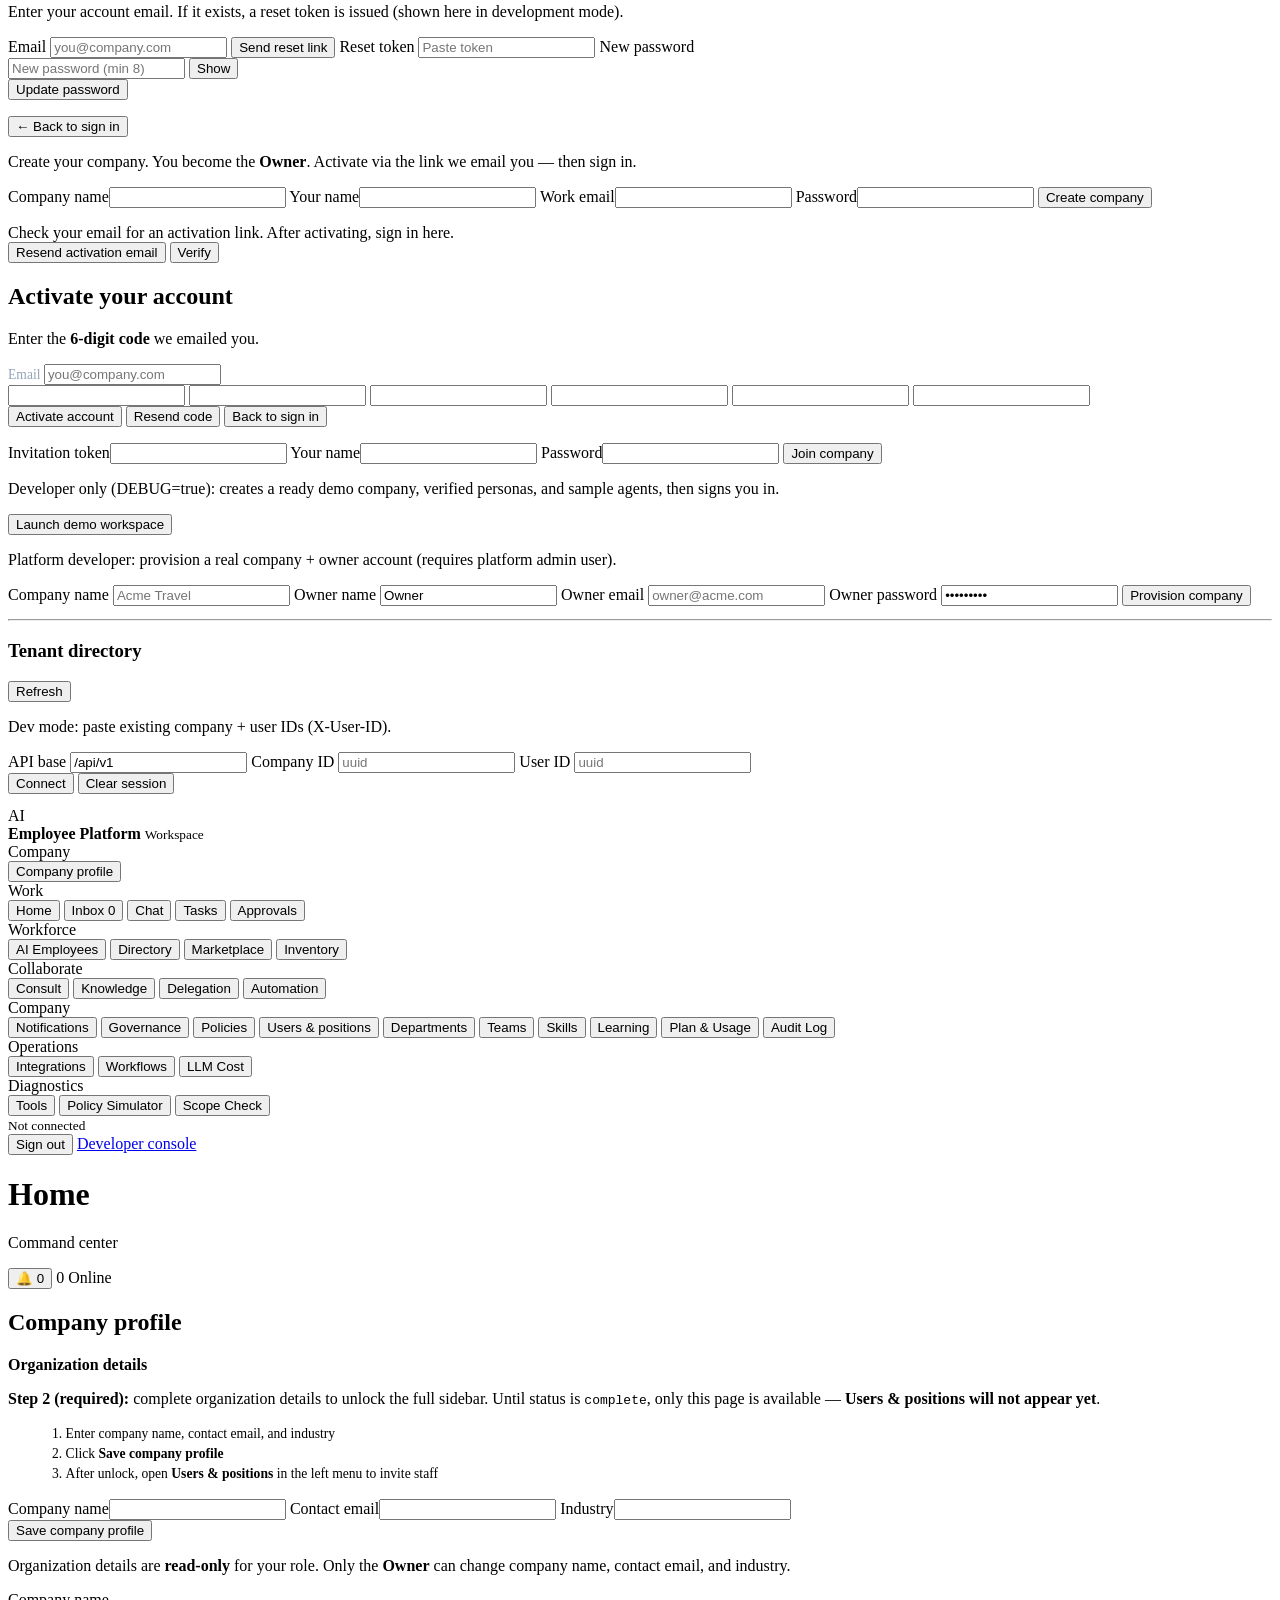
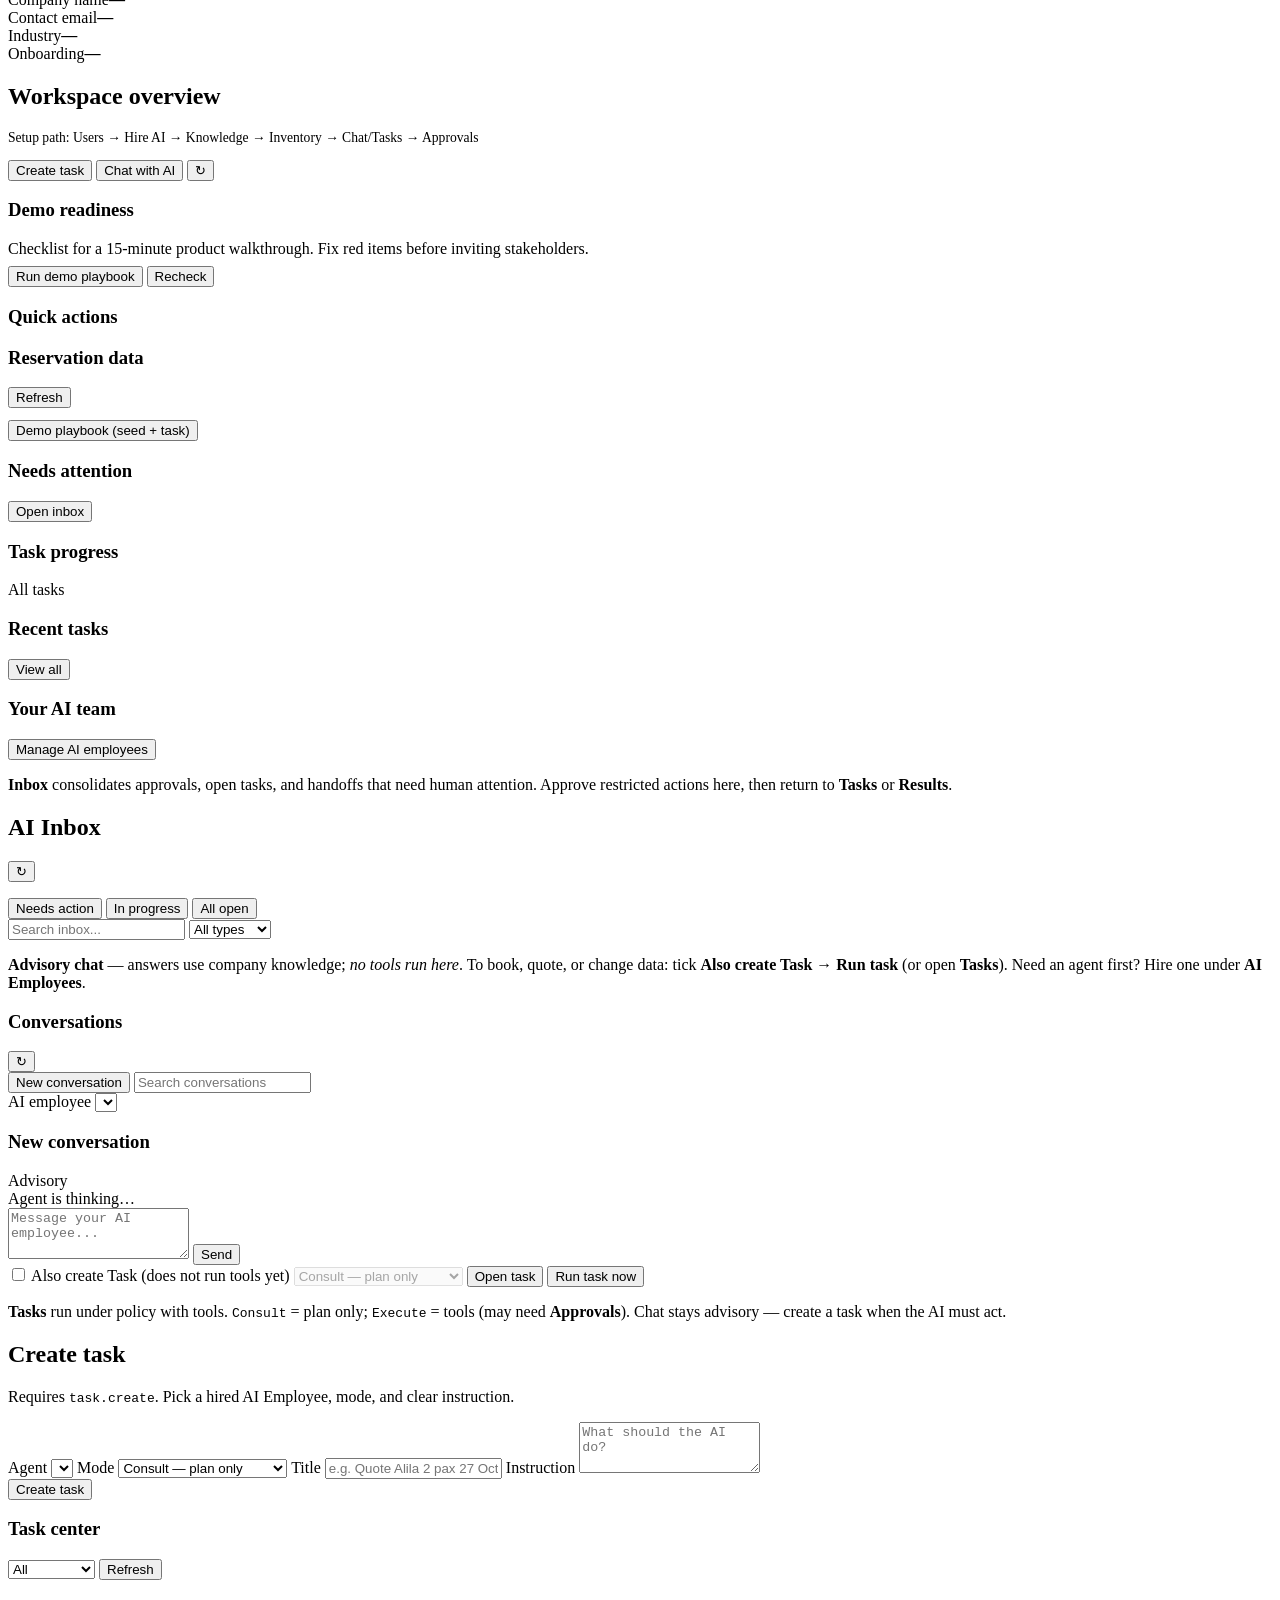
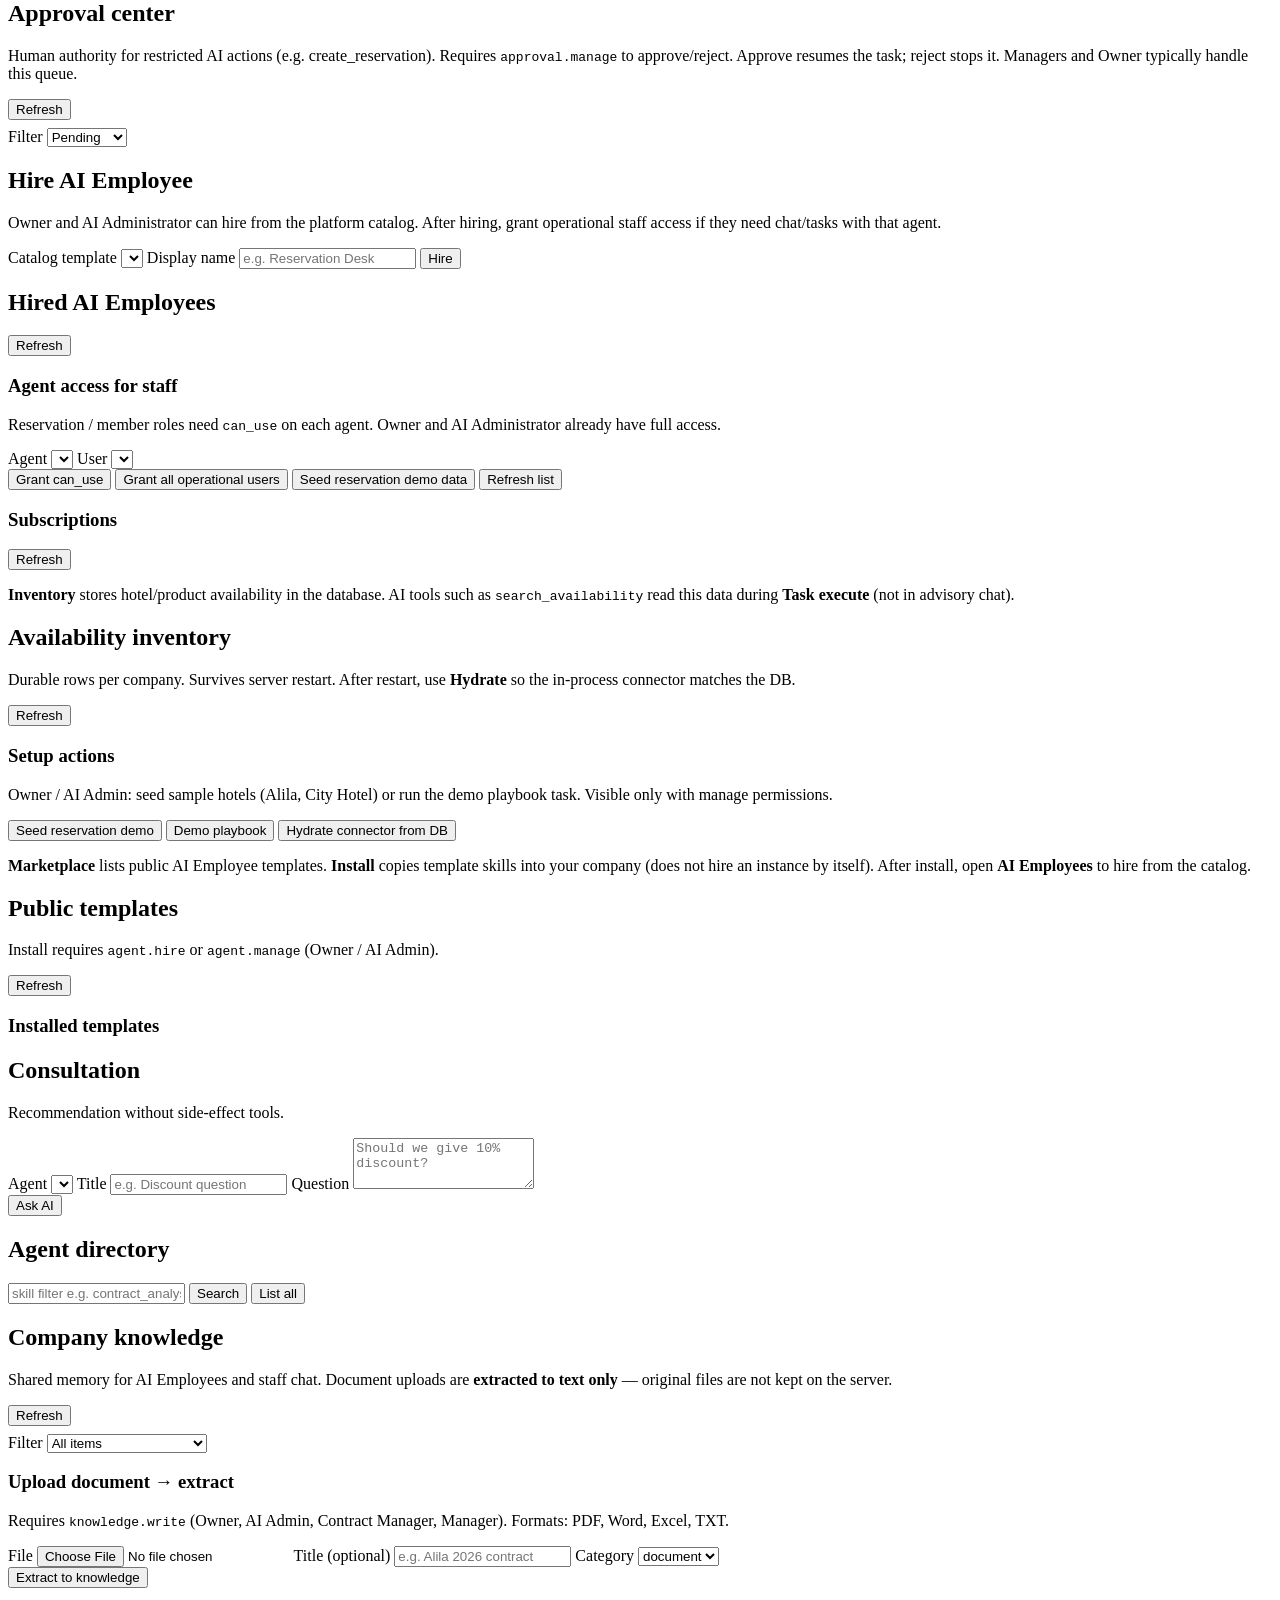
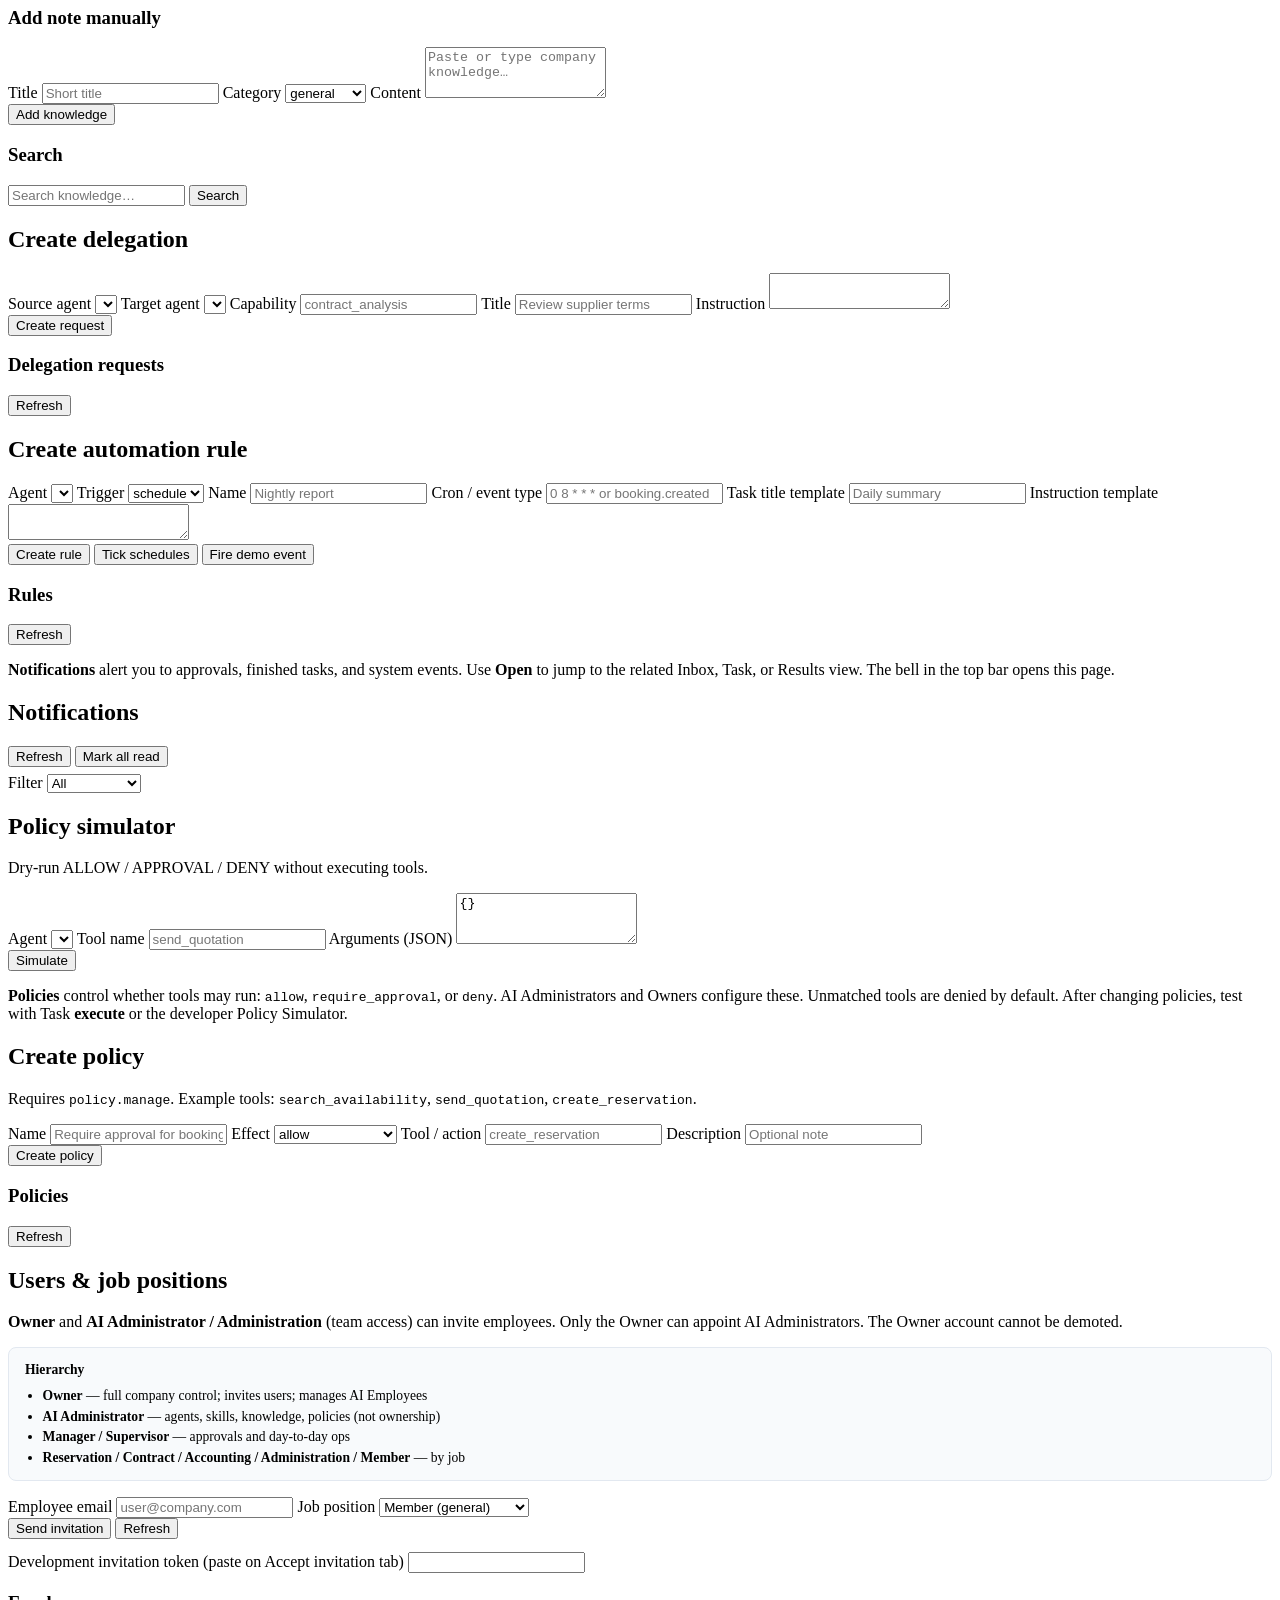
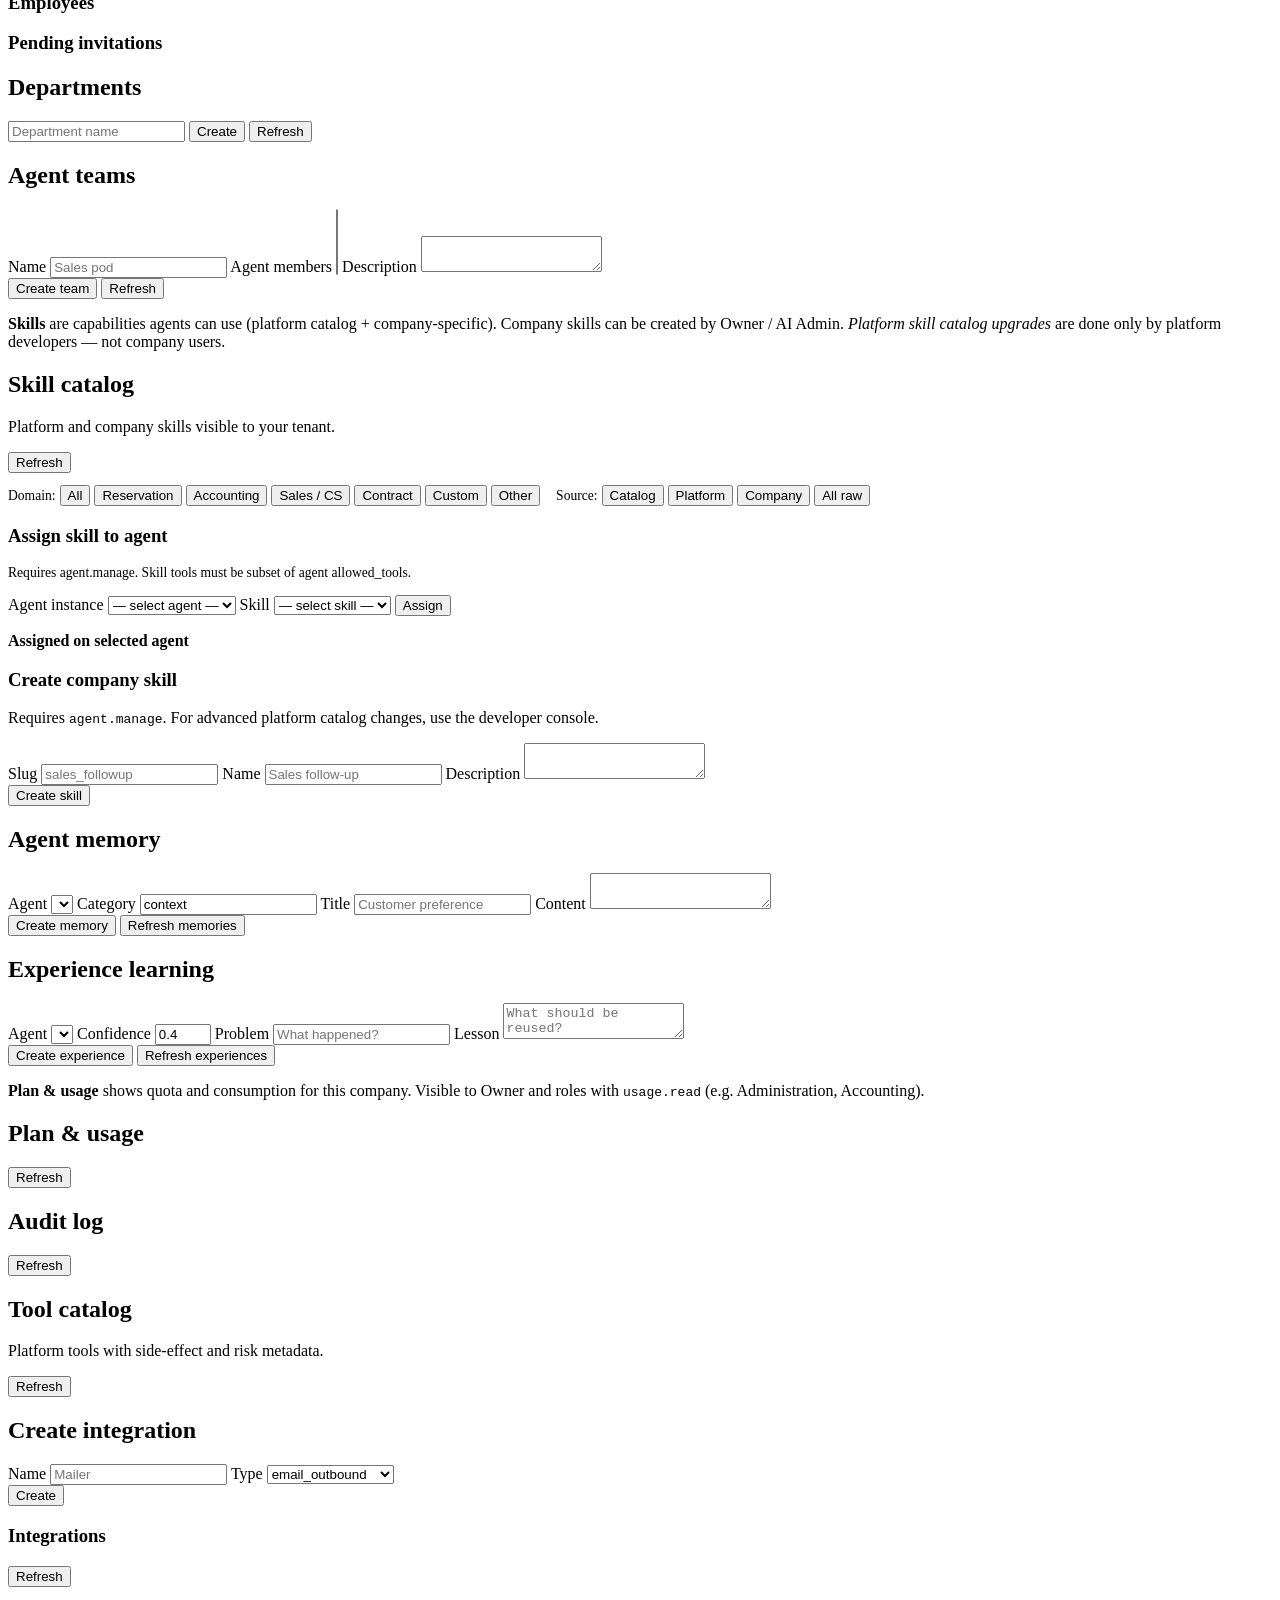
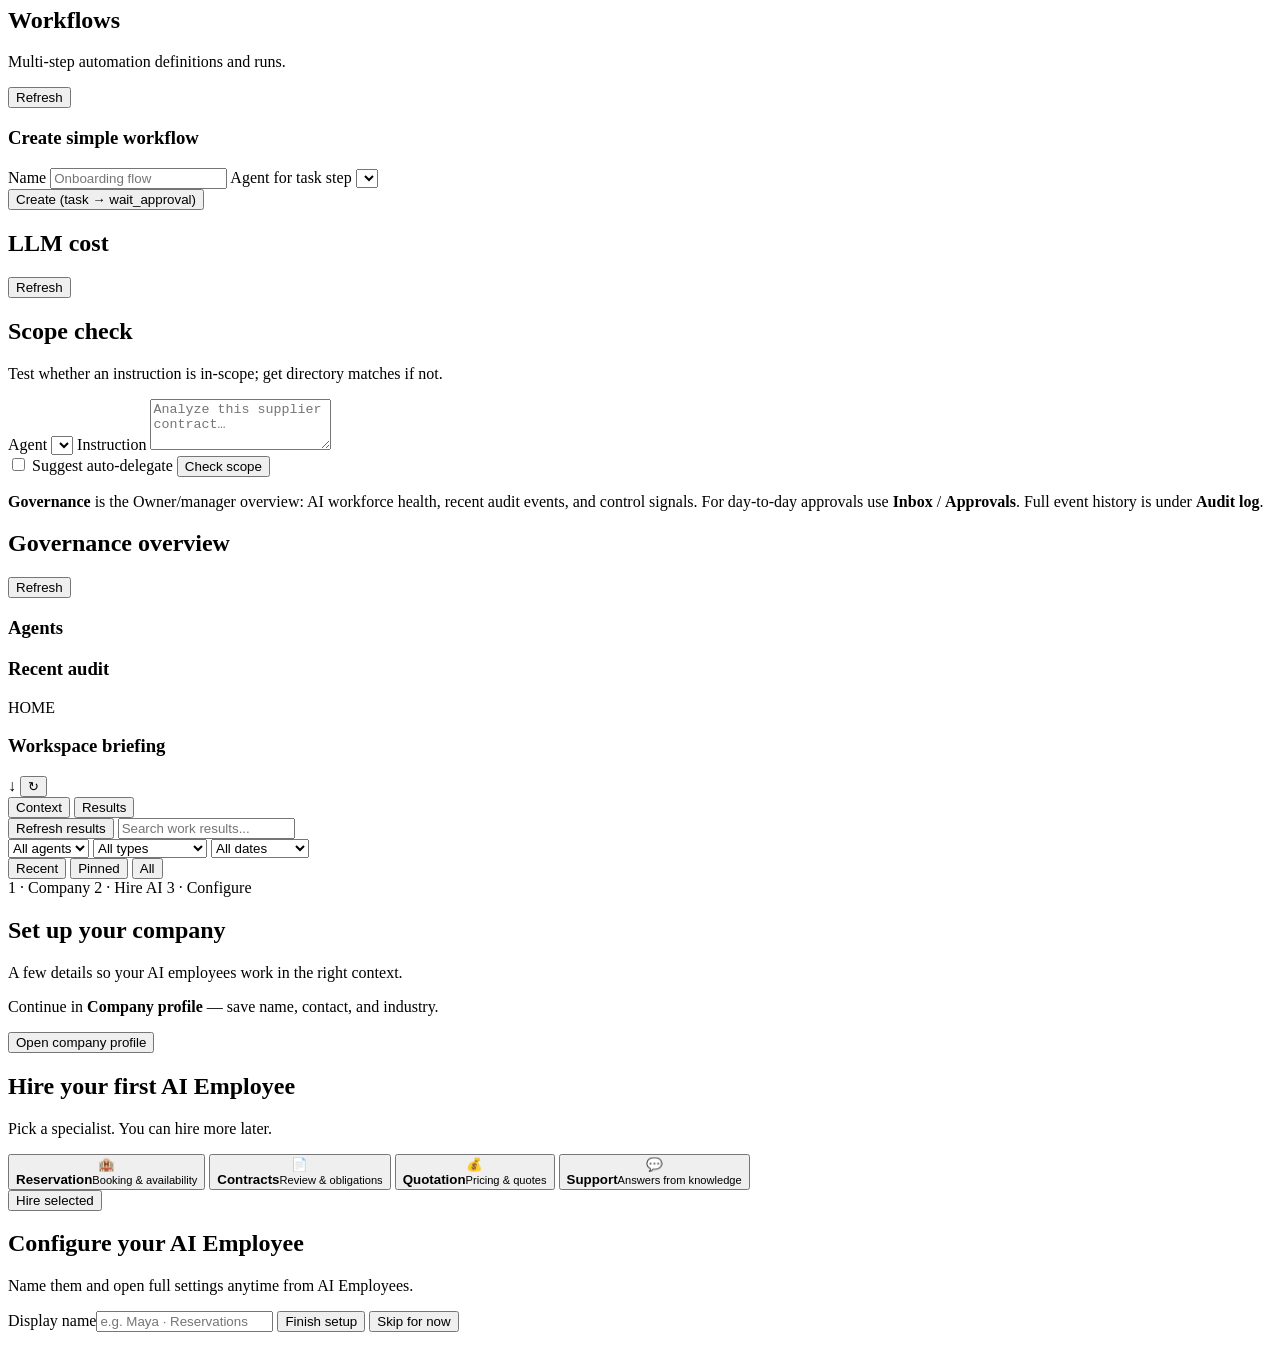
==== commit bbc5b143: "fix: Activate tab shows OTP panel (id=tab-activate)" ====
--- a/app/static/workspace/index.html
+++ b/app/static/workspace/index.html
@@ -125,10 +125,15 @@
 
       
       
-      <div id="registerSuccessPanel" data-also="tab-activate" class="tab-panel user-only">
+      
+      <div id="tab-activate" class="tab-panel user-only">
         <div class="auth-notice">
           <h2>Activate your account</h2>
-          <p class="muted">Enter the <strong>6-digit code</strong> sent to<br><strong id="registerSuccessEmail"></strong></p>
+          <p class="muted">Enter the <strong>6-digit code</strong> we emailed you.</p>
+          <label class="auth-field" style="text-transform:none;letter-spacing:0;font-size:0.85rem;color:#94a3b8">
+            Email
+            <input id="activateEmail" type="email" placeholder="you@company.com" autocomplete="email" />
+          </label>
           <div class="otp-row" id="otpRow">
             <input class="otp-digit" maxlength="1" inputmode="numeric" pattern="[0-9]*" autocomplete="one-time-code" aria-label="Digit 1" />
             <input class="otp-digit" maxlength="1" inputmode="numeric" pattern="[0-9]*" autocomplete="one-time-code" aria-label="Digit 2" />
@@ -138,9 +143,10 @@
             <input class="otp-digit" maxlength="1" inputmode="numeric" pattern="[0-9]*" autocomplete="one-time-code" aria-label="Digit 6" />
           </div>
           <button type="button" id="btnActivateOtp" class="primary block">Activate account</button>
-          <button type="button" id="btnResendFromNotice" class="link-btn" type="button">Resend code</button>
-          <button type="button" id="btnGoLoginAfterRegister" class="link-btn" type="button">Back to sign in</button>
+          <button type="button" id="btnResendFromNotice" class="link-btn">Resend code</button>
+          <button type="button" id="btnGoLoginAfterRegister" class="link-btn">Back to sign in</button>
           <p id="registerSuccessLog" class="login-message" role="status"></p>
+          <p id="registerSuccessEmail" class="hidden" aria-hidden="true"></p>
         </div>
       </div>
 
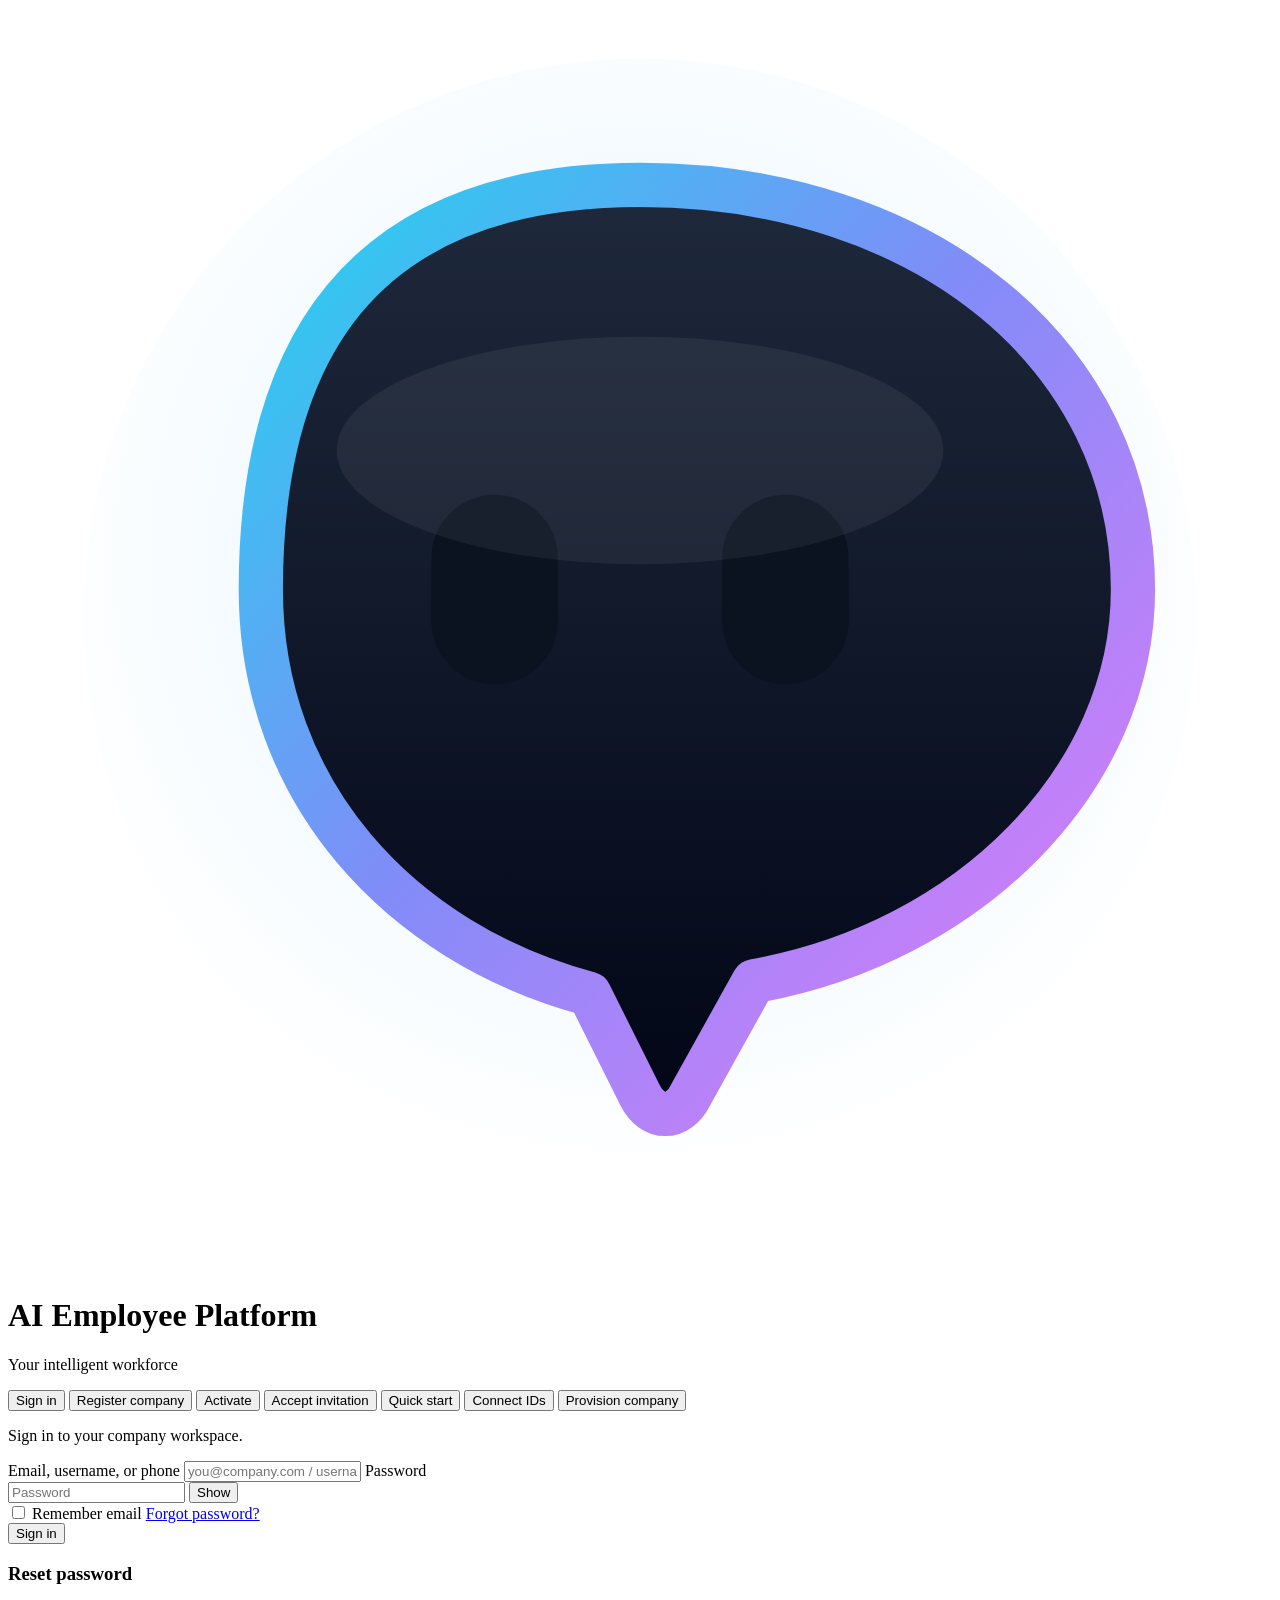
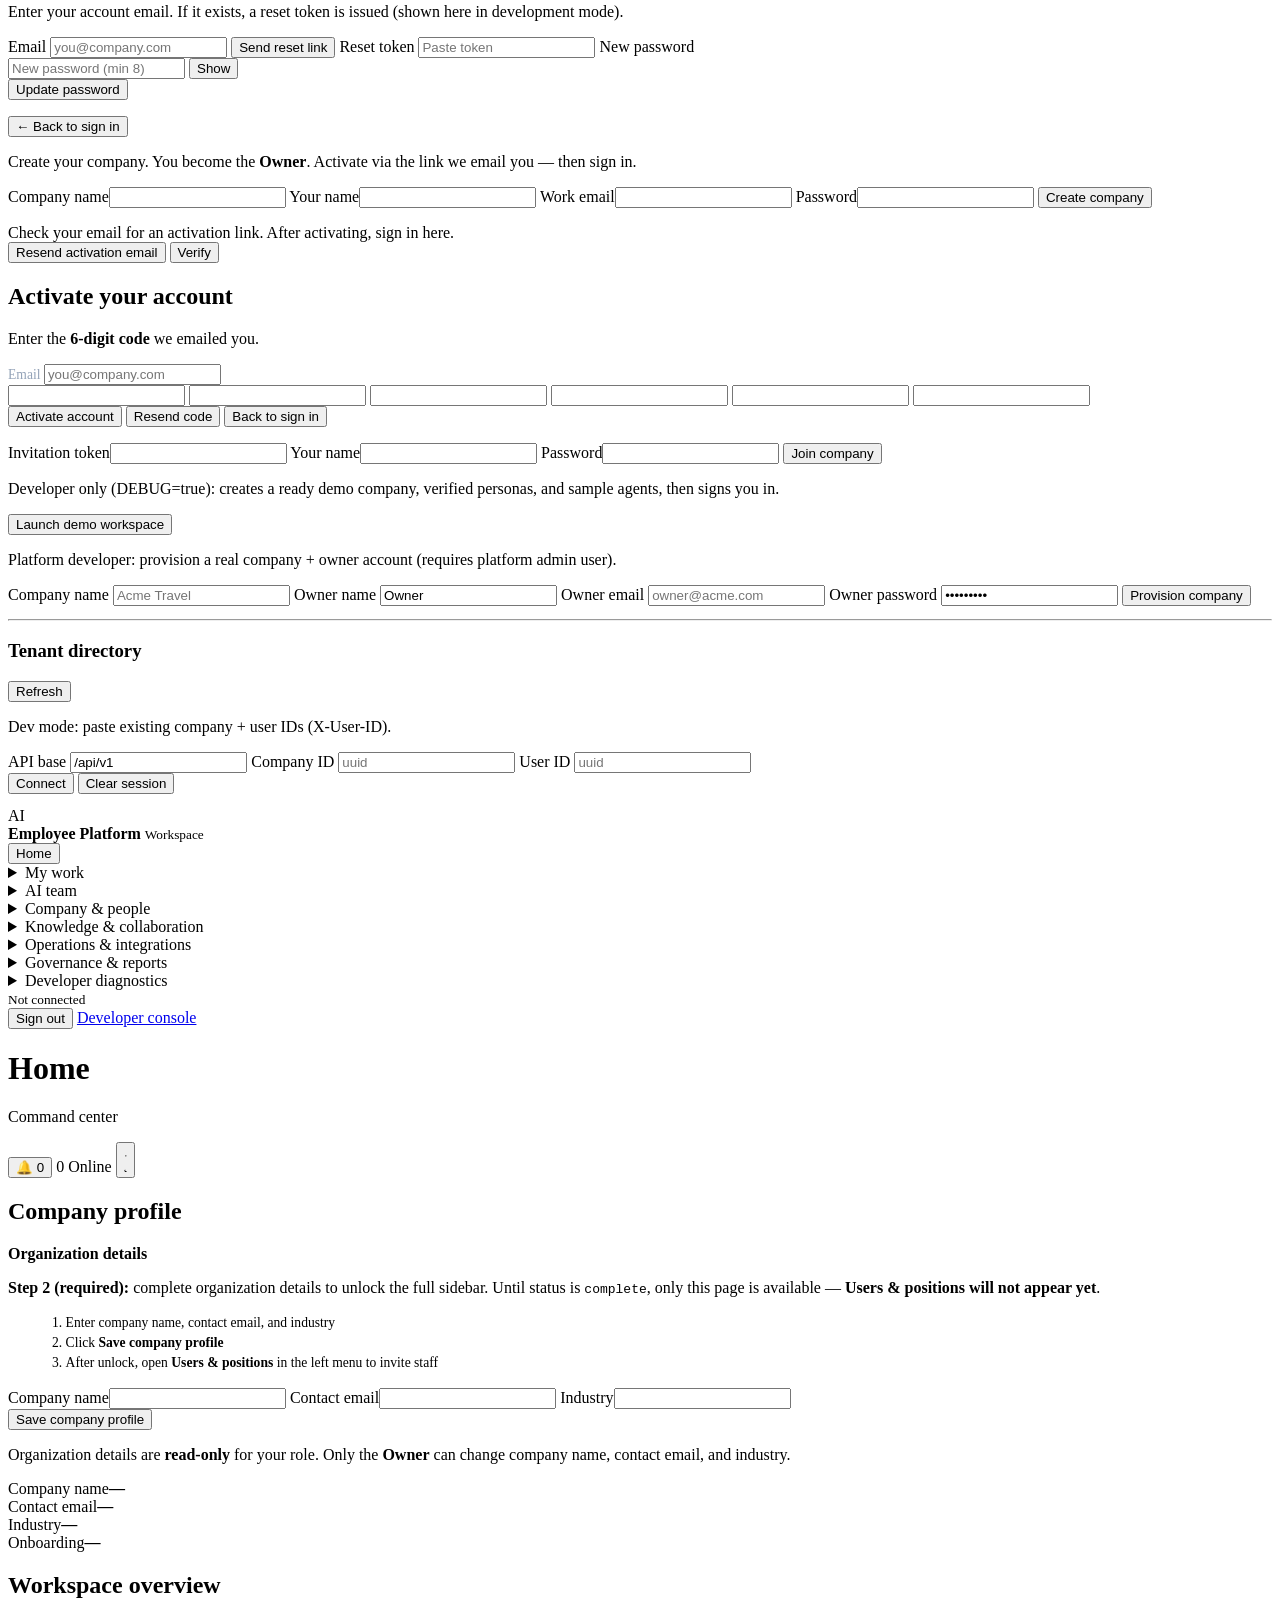
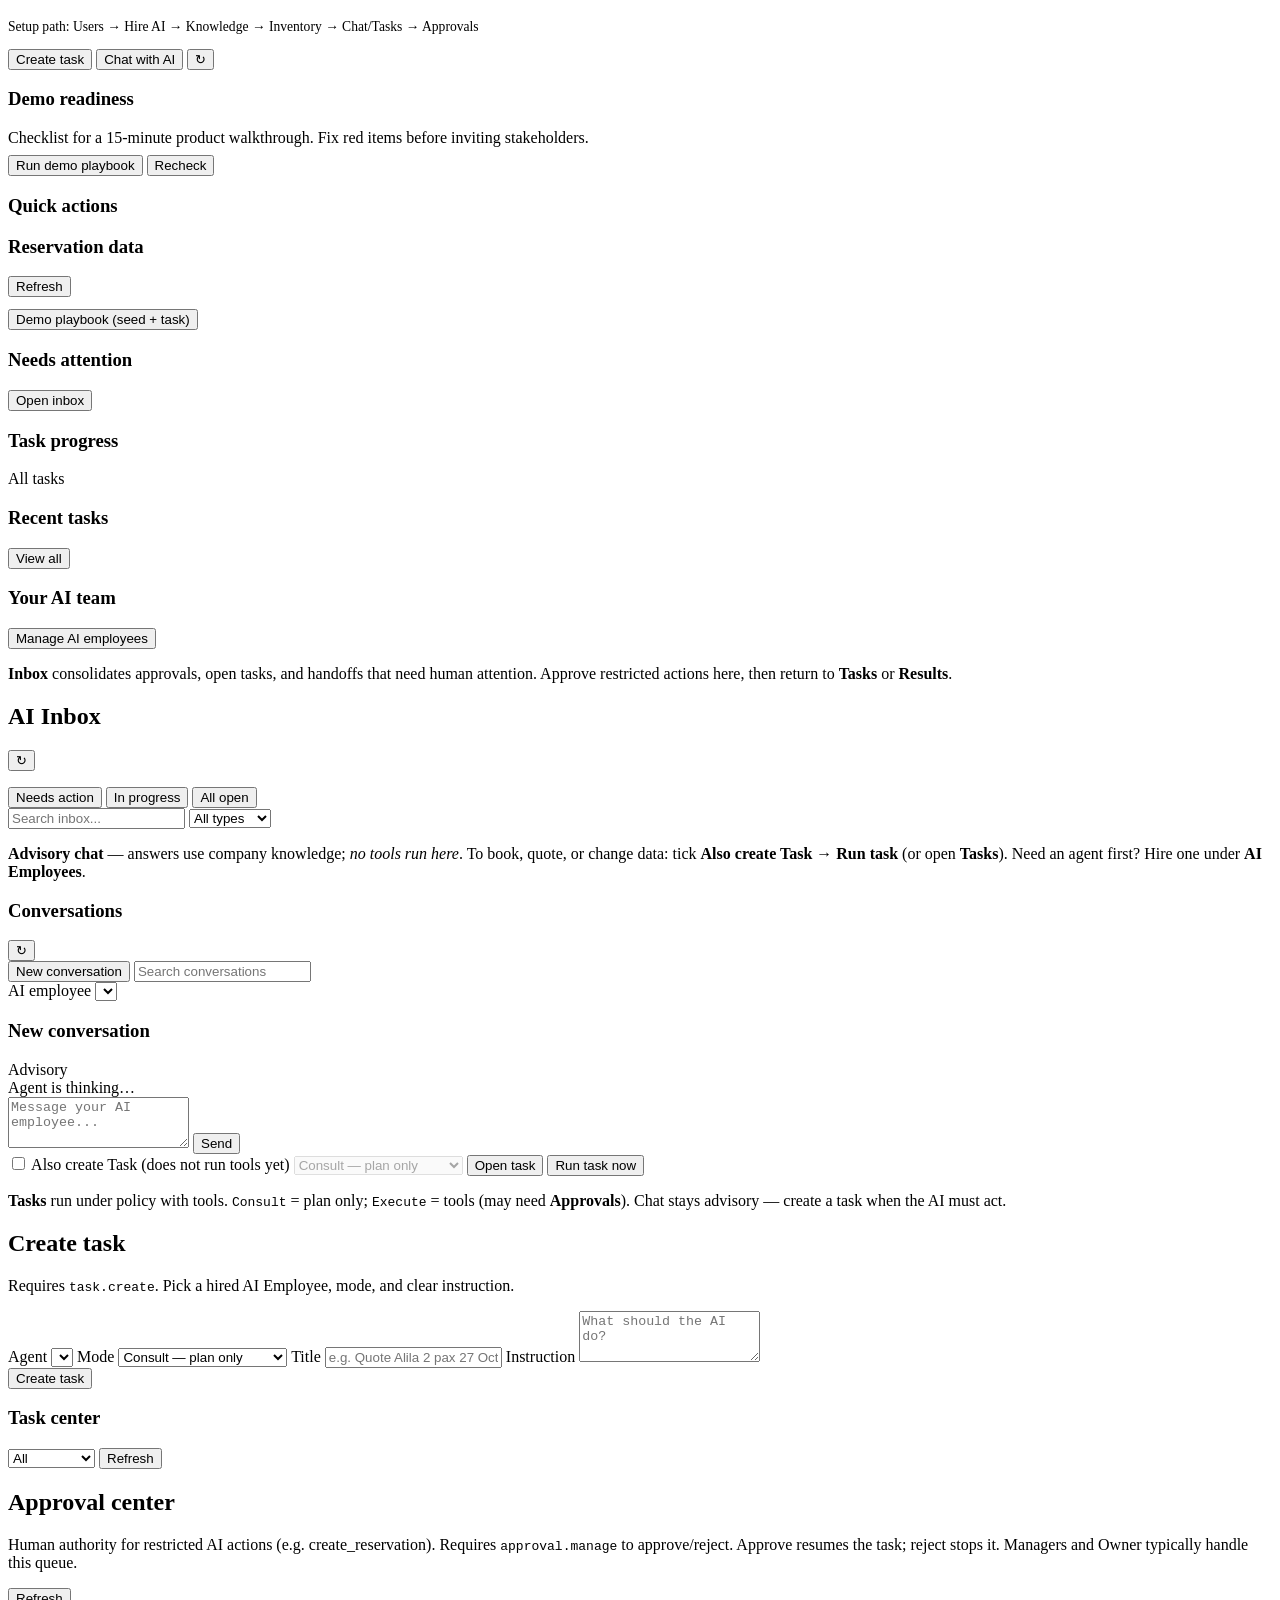
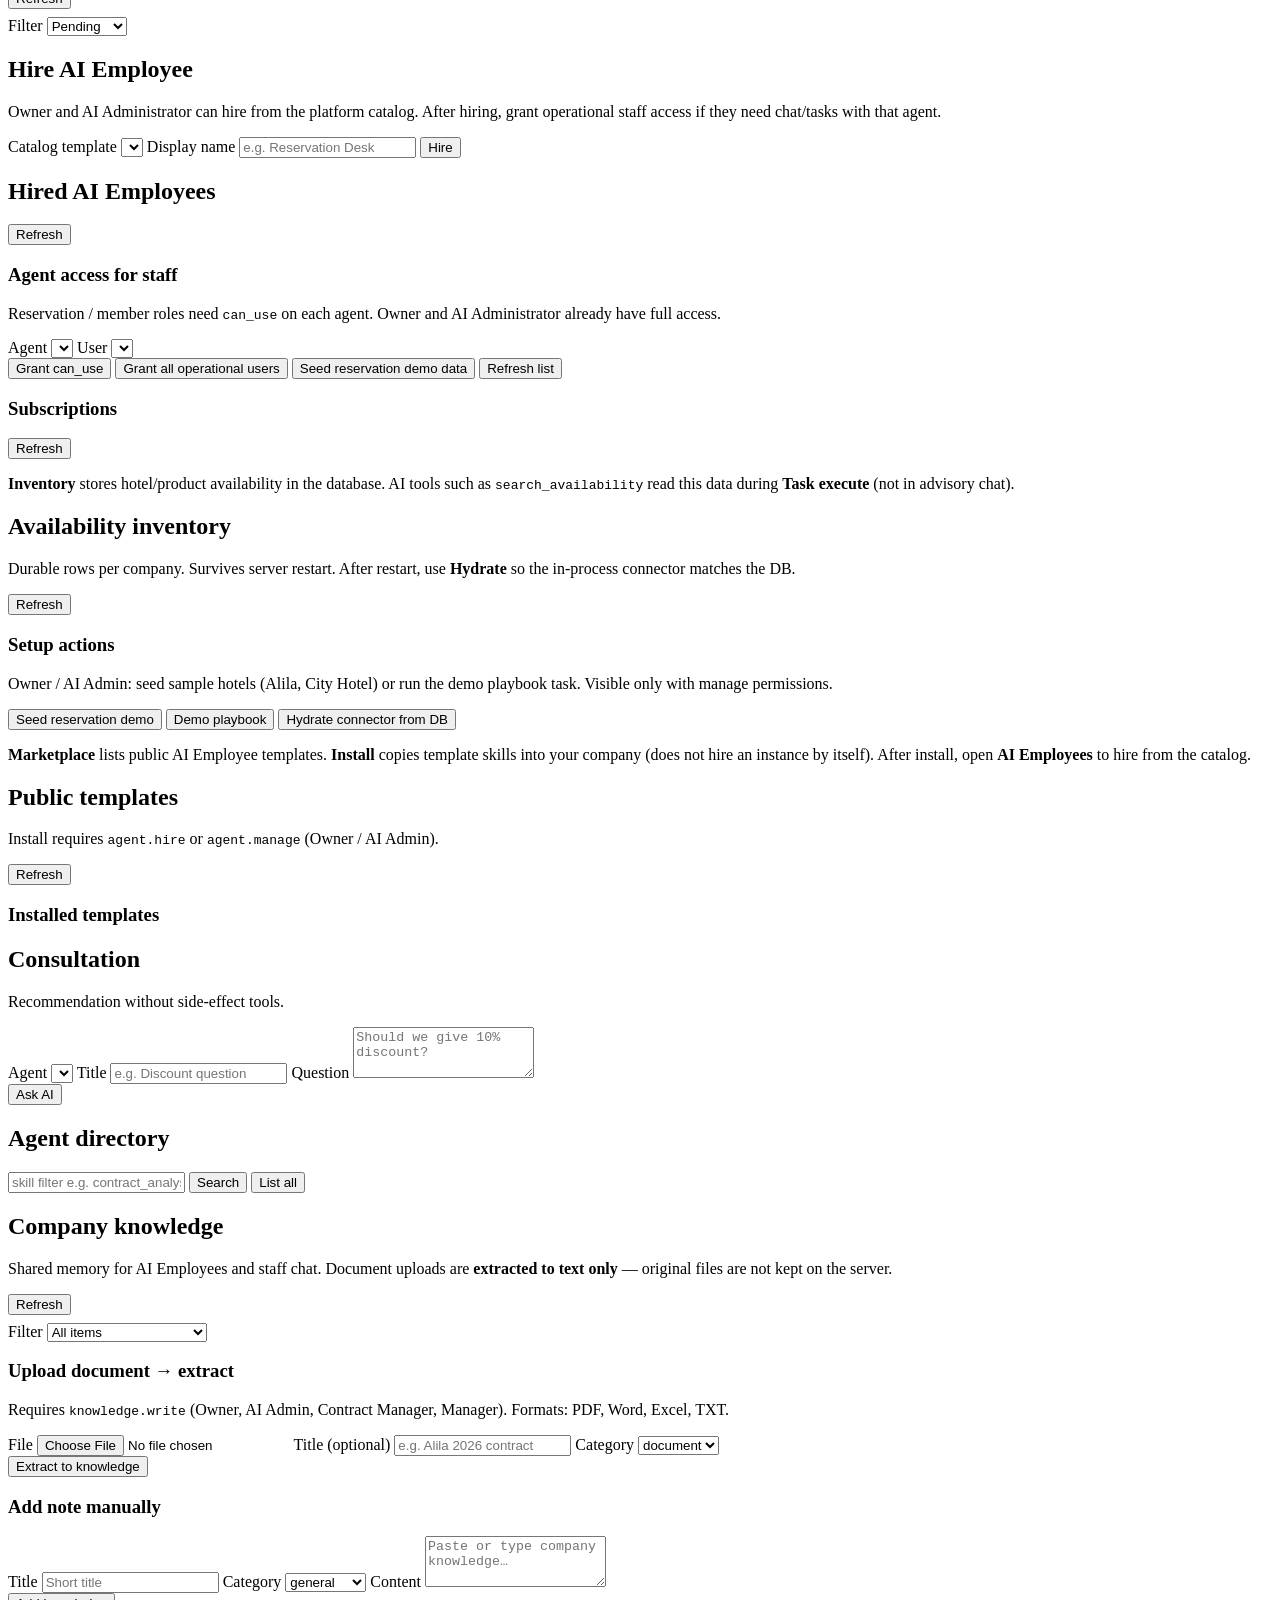
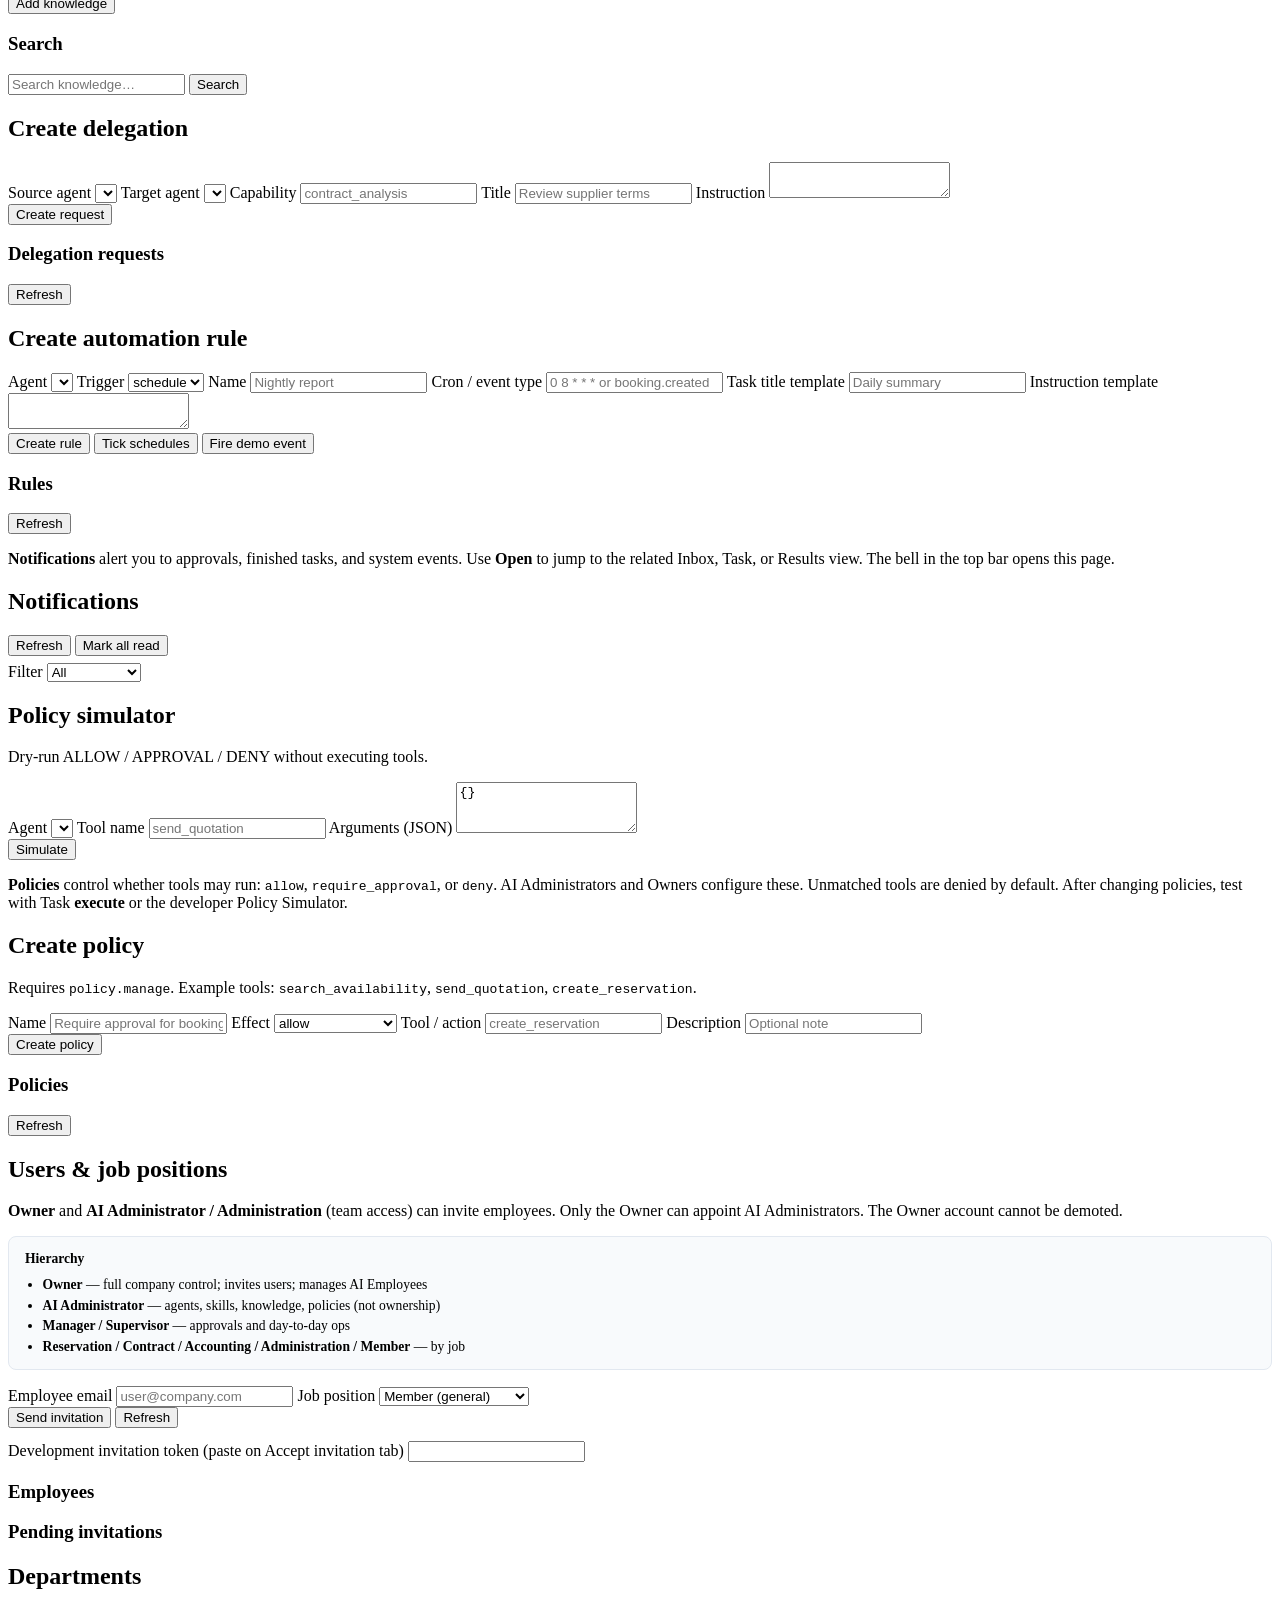
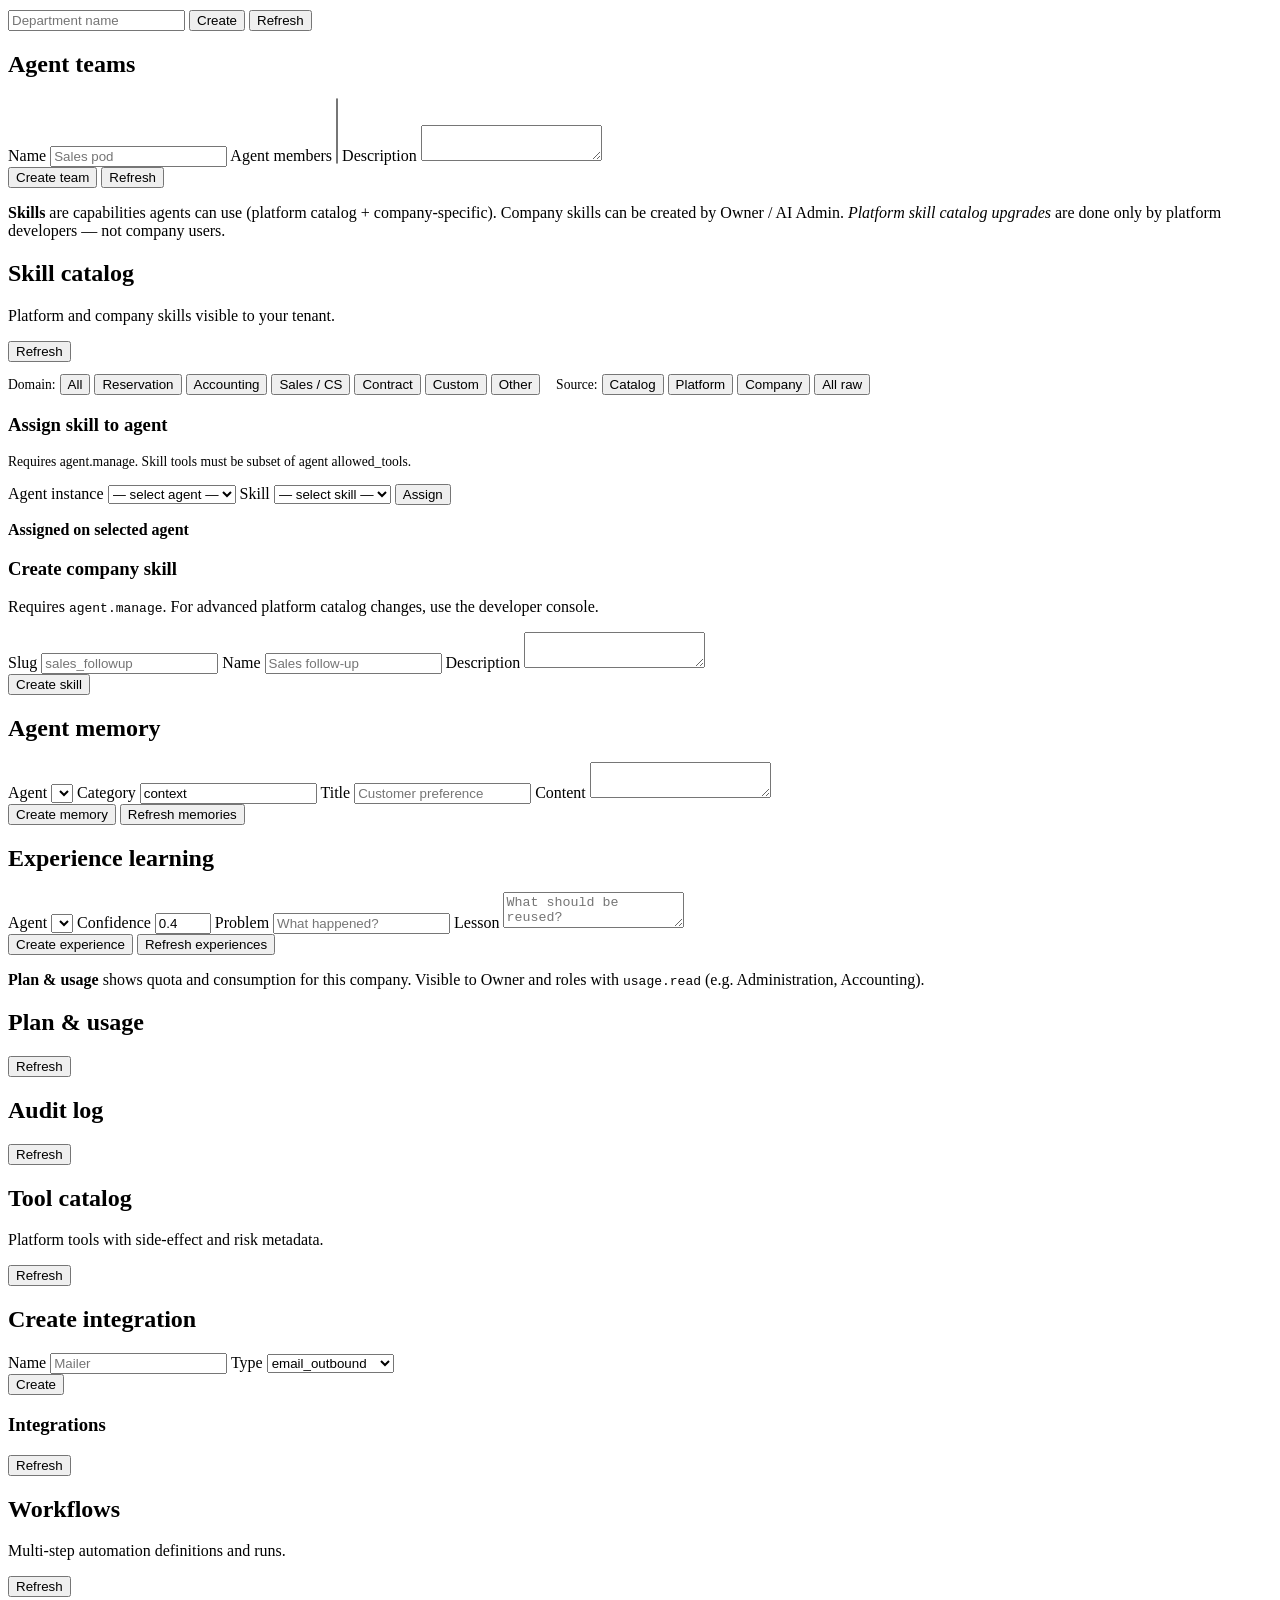
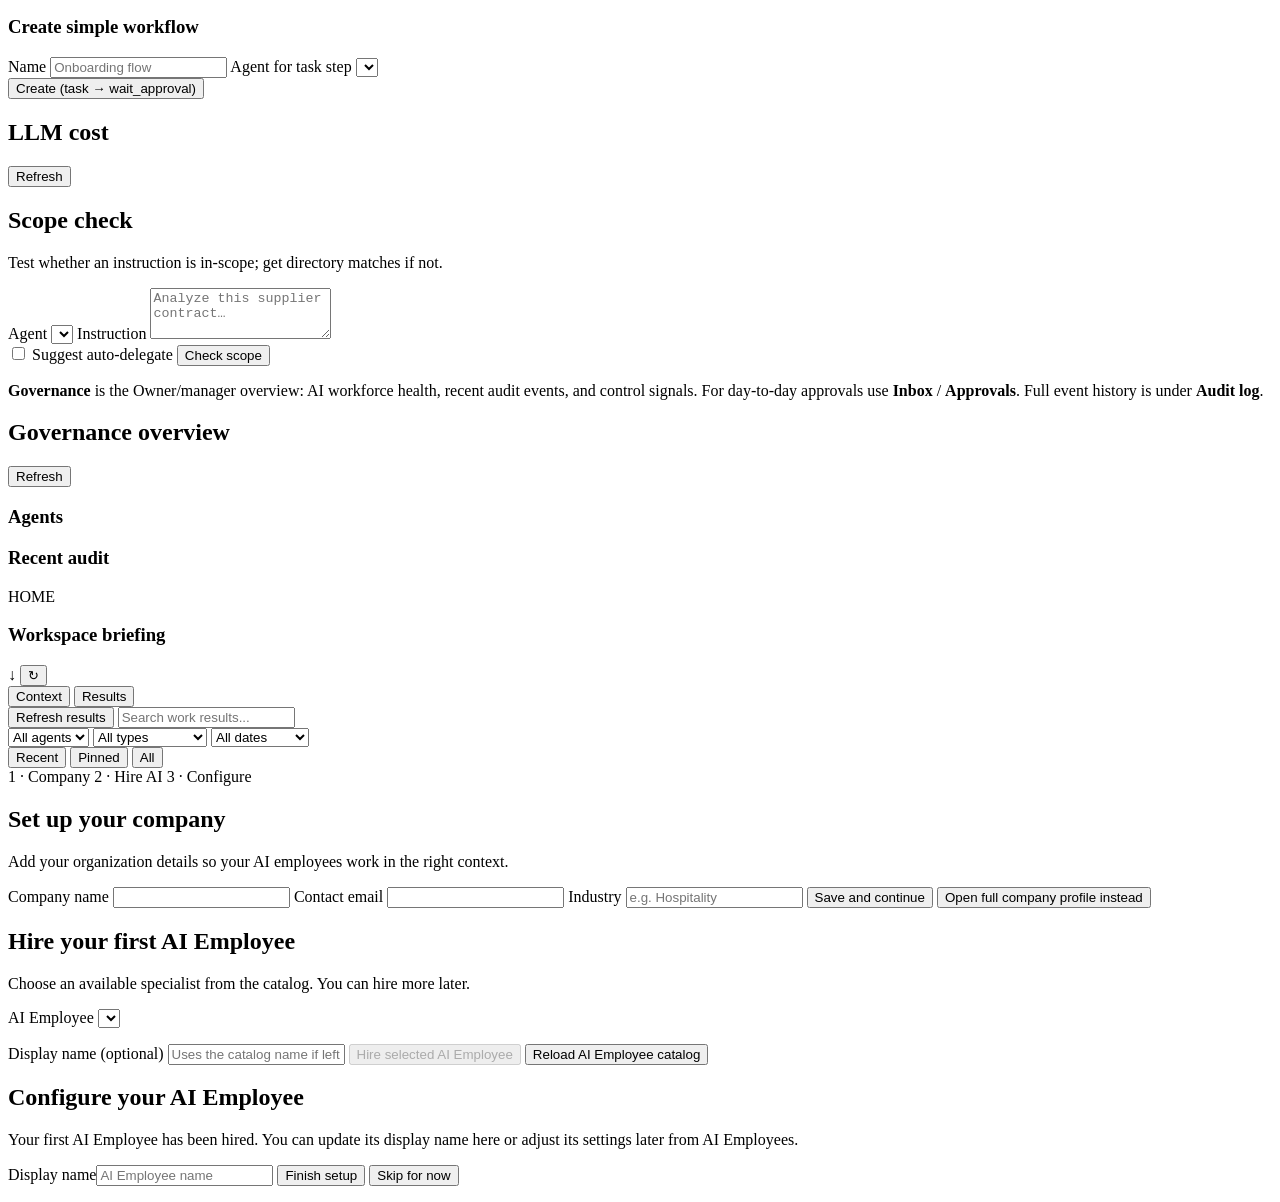
==== commit 74135dd1: "Update onboarding user and activation account using token" ====
--- a/app/static/workspace/index.html
+++ b/app/static/workspace/index.html
@@ -6,7 +6,7 @@
   <meta name="referrer" content="no-referrer" />
   <title>AI Employee Workspace</title>
   <link rel="icon" type="image/svg+xml" href="/workspace/assets/brand-mark.svg" />
-  <link rel="stylesheet" href="/workspace/assets/styles.css" />
+  <link rel="stylesheet" href="/workspace/assets/styles.css?v=20261023-nav-1" />
 </head>
 <body data-workspace="user">
   <!-- ========== LOGIN GATE ========== -->
@@ -208,6 +208,7 @@
       </div>
     </div>
   </div>
+  </div>
 
   <!-- ========== APP SHELL ========== -->
   <div id="app" class="hidden">
@@ -220,48 +221,72 @@
         </div>
       </div>
 
-      <nav id="nav">
-        <div class="nav-group">Company</div>
-        <button data-view="company" class="nav-btn">Company profile</button>
-        <div class="nav-group">Work</div>
+      <nav id="nav" aria-label="Main navigation">
         <button data-view="home" class="nav-btn active">Home</button>
-        <button data-view="inbox" class="nav-btn">Inbox <span id="navInboxCount" class="nav-count hidden">0</span></button>
-        <button data-view="chat" class="nav-btn">Chat</button>
-        <button data-view="tasks" class="nav-btn">Tasks</button>
-        <button data-view="approvals" class="nav-btn">Approvals</button>
-
-        <div class="nav-group">Workforce</div>
-        <button data-view="agents" class="nav-btn">AI Employees</button>
-        <button data-view="directory" class="nav-btn">Directory</button>
-        <button data-view="marketplace" class="nav-btn">Marketplace</button>
-        <button data-view="inventory" class="nav-btn">Inventory</button>
-
-        <div class="nav-group">Collaborate</div>
-        <button data-view="consult" class="nav-btn">Consult</button>
-        <button data-view="knowledge" class="nav-btn">Knowledge</button>
-        <button data-view="delegation" class="nav-btn">Delegation</button>
-        <button data-view="automation" class="nav-btn">Automation</button>
-
-        <div class="nav-group">Company</div>
-        <button data-view="notifications" class="nav-btn">Notifications</button>
-        <button data-view="governance" class="nav-btn">Governance</button>
-        <button data-view="policy-management" class="nav-btn">Policies</button>
-        <button data-view="users" class="nav-btn">Users &amp; positions</button>
-        <button data-view="departments" class="nav-btn">Departments</button>
-        <button data-view="teams" class="nav-btn">Teams</button>
-        <button data-view="skills" class="nav-btn">Skills</button>
-        <button data-view="learning" class="nav-btn">Learning</button>
-        <button data-view="usage" class="nav-btn">Plan & Usage</button>
-        <button data-view="audit" class="nav-btn">Audit Log</button>
-
-        <div class="nav-group">Operations</div>
-        <button data-view="integrations" class="nav-btn">Integrations</button>
-        <button data-view="workflows" class="nav-btn">Workflows</button>
-        <button data-view="cost" class="nav-btn">LLM Cost</button>
-        <div class="nav-group developer-only">Diagnostics</div>
-        <button data-view="tools" class="nav-btn developer-only">Tools</button>
-        <button data-view="policies" class="nav-btn developer-only">Policy Simulator</button>
-        <button data-view="scopecheck" class="nav-btn developer-only">Scope Check</button>
+        <details class="nav-section" data-nav-group="work">
+          <summary class="nav-group">My work</summary>
+          <div class="nav-menu">
+            <button data-view="inbox" class="nav-btn">Inbox <span id="navInboxCount" class="nav-count hidden">0</span></button>
+            <button data-view="chat" class="nav-btn">Chat</button>
+            <button data-view="tasks" class="nav-btn">Tasks</button>
+            <button data-view="approvals" class="nav-btn">Approvals</button>
+          </div>
+        </details>
+        <details class="nav-section" data-nav-group="ai-team">
+          <summary class="nav-group">AI team</summary>
+          <div class="nav-menu">
+            <button data-view="agents" class="nav-btn">AI Employees</button>
+            <button data-view="directory" class="nav-btn">Agent directory</button>
+            <button data-view="marketplace" class="nav-btn">Agent marketplace</button>
+            <button data-view="inventory" class="nav-btn">Reservation inventory</button>
+            <button data-view="skills" class="nav-btn">Skills</button>
+            <button data-view="learning" class="nav-btn">Learning</button>
+          </div>
+        </details>
+        <details class="nav-section" data-nav-group="company">
+          <summary class="nav-group">Company &amp; people</summary>
+          <div class="nav-menu">
+            <button data-view="company" class="nav-btn">Company profile</button>
+            <button data-view="users" class="nav-btn">Users &amp; positions</button>
+            <button data-view="departments" class="nav-btn">Departments</button>
+            <button data-view="teams" class="nav-btn">Teams</button>
+          </div>
+        </details>
+        <details class="nav-section" data-nav-group="collaboration">
+          <summary class="nav-group">Knowledge &amp; collaboration</summary>
+          <div class="nav-menu">
+            <button data-view="knowledge" class="nav-btn">Company knowledge</button>
+            <button data-view="consult" class="nav-btn">Consult an AI employee</button>
+            <button data-view="delegation" class="nav-btn">Delegation</button>
+          </div>
+        </details>
+        <details class="nav-section" data-nav-group="operations">
+          <summary class="nav-group">Operations &amp; integrations</summary>
+          <div class="nav-menu">
+            <button data-view="automation" class="nav-btn">Automation</button>
+            <button data-view="workflows" class="nav-btn">Workflows</button>
+            <button data-view="integrations" class="nav-btn">Integrations</button>
+          </div>
+        </details>
+        <details class="nav-section" data-nav-group="governance">
+          <summary class="nav-group">Governance &amp; reports</summary>
+          <div class="nav-menu">
+            <button data-view="notifications" class="nav-btn">Notifications</button>
+            <button data-view="governance" class="nav-btn">Governance</button>
+            <button data-view="policy-management" class="nav-btn">Policies</button>
+            <button data-view="usage" class="nav-btn">Plan &amp; usage</button>
+            <button data-view="cost" class="nav-btn">AI usage &amp; cost</button>
+            <button data-view="audit" class="nav-btn">Audit log</button>
+          </div>
+        </details>
+        <details class="nav-section developer-only" data-nav-group="diagnostics">
+          <summary class="nav-group">Developer diagnostics</summary>
+          <div class="nav-menu">
+            <button data-view="tools" class="nav-btn developer-only">Tools</button>
+            <button data-view="policies" class="nav-btn developer-only">Policy simulator</button>
+            <button data-view="scopecheck" class="nav-btn developer-only">Scope check</button>
+          </div>
+        </details>
       </nav>
 
       <div class="session" id="sessionBox">
@@ -281,6 +306,15 @@
           <button id="btnTopNotif" class="icon-btn" title="Notifications">🔔 <span id="notifBadge" class="badge hidden">0</span></button>
           <span id="inboxBadge" class="badge hidden">0</span>
           <span id="statusPill" class="pill ok">Online</span>
+          <button id="btnThemeToggle" class="theme-toggle" type="button" aria-label="Use dark theme" title="Use dark theme" aria-pressed="false">
+            <svg id="themeIconSun" class="theme-icon theme-icon-sun" viewBox="0 0 24 24" aria-hidden="true" focusable="false">
+              <circle cx="12" cy="12" r="4"></circle>
+              <path d="M12 2v2m0 16v2M4.93 4.93l1.42 1.42m11.3 11.3 1.42 1.42M2 12h2m16 0h2M4.93 19.07l1.42-1.42m11.3-11.3 1.42-1.42"></path>
+            </svg>
+            <svg id="themeIconMoon" class="theme-icon theme-icon-moon" viewBox="0 0 24 24" aria-hidden="true" focusable="false">
+              <path d="M20.2 15.2A8.5 8.5 0 0 1 8.8 3.8 8.6 8.6 0 1 0 20.2 15.2Z"></path>
+            </svg>
+          </button>
         </div>
       </header>
 
@@ -1327,15 +1361,8 @@
     </aside>
   </div>
 
-  <script src="/workspace/assets/home.js"></script>
-  <script src="/workspace/assets/inbox.js"></script>
-  <script src="/workspace/assets/chat.js?v=20261009-chat-attribution-2"></script>
-  <script src="/workspace/assets/results.js"></script>
-  <script src="/workspace/assets/sidebar.js"></script>
-  <script src="/workspace/assets/app.js"></script>
-
   <!-- Job 93 — post-login onboarding wizard -->
-  <div id="onboardingWizard" class="hidden" aria-live="polite">
+  <div id="onboardingWizard" class="hidden" role="dialog" aria-modal="true" aria-label="Company onboarding" aria-live="polite">
     <div class="onboard-card">
       <div class="onboard-steps">
         <span data-step="1" class="active">1 · Company</span>
@@ -1344,26 +1371,39 @@
       </div>
       <div id="onboardPanel1">
         <h2>Set up your company</h2>
-        <p class="muted">A few details so your AI employees work in the right context.</p>
-        <p class="muted">Continue in <strong>Company profile</strong> — save name, contact, and industry.</p>
-        <button type="button" id="btnOnboardGoCompany" class="primary block">Open company profile</button>
+        <p id="onboardRecoveryNotice" class="onboard-recovery hidden" role="status"></p>
+        <p class="muted">Add your organization details so your AI employees work in the right context.</p>
+        <label>Company name
+          <input id="onboardCompanyName" maxlength="200" minlength="2" autocomplete="organization" required />
+        </label>
+        <label>Contact email
+          <input id="onboardCompanyEmail" type="email" maxlength="320" autocomplete="email" required />
+        </label>
+        <label>Industry
+          <input id="onboardCompanyIndustry" maxlength="120" minlength="2" placeholder="e.g. Hospitality" required />
+        </label>
+        <button type="button" id="btnOnboardSaveCompany" class="primary block">Save and continue</button>
+        <button type="button" id="btnOnboardGoCompany" class="link-btn">Open full company profile instead</button>
+        <p id="onboardCompanyLog" class="login-message" role="status"></p>
       </div>
       <div id="onboardPanel2" class="hidden">
         <h2>Hire your first AI Employee</h2>
-        <p class="muted">Pick a specialist. You can hire more later.</p>
-        <div class="agent-pick-grid" id="onboardAgentGrid">
-          <button type="button" class="agent-pick" data-slug="reservation"><div class="icon">🏨</div><strong>Reservation</strong><small>Booking &amp; availability</small></button>
-          <button type="button" class="agent-pick" data-slug="contract-manager"><div class="icon">📄</div><strong>Contracts</strong><small>Review &amp; obligations</small></button>
-          <button type="button" class="agent-pick" data-slug="quotation"><div class="icon">💰</div><strong>Quotation</strong><small>Pricing &amp; quotes</small></button>
-          <button type="button" class="agent-pick" data-slug="support"><div class="icon">💬</div><strong>Support</strong><small>Answers from knowledge</small></button>
-        </div>
-        <button type="button" id="btnOnboardHire" class="primary block">Hire selected</button>
-        <p id="onboardHireLog" class="login-message"></p>
+        <p class="muted">Choose an available specialist from the catalog. You can hire more later.</p>
+        <label>AI Employee
+          <select id="onboardAgentCatalog" aria-describedby="onboardAgentDescription"></select>
+        </label>
+        <p id="onboardAgentDescription" class="muted" aria-live="polite"></p>
+        <label>Display name (optional)
+          <input id="onboardAgentName" maxlength="200" placeholder="Uses the catalog name if left blank" />
+        </label>
+        <button type="button" id="btnOnboardHire" class="primary block" disabled>Hire selected AI Employee</button>
+        <button type="button" id="btnOnboardRetryCatalog" class="link-btn">Reload AI Employee catalog</button>
+        <p id="onboardHireLog" class="login-message" role="status"></p>
       </div>
       <div id="onboardPanel3" class="hidden">
         <h2>Configure your AI Employee</h2>
-        <p class="muted">Name them and open full settings anytime from AI Employees.</p>
-        <label>Display name<input id="onboardAgentName" maxlength="120" placeholder="e.g. Maya · Reservations" /></label>
+        <p class="muted">Your first AI Employee has been hired. You can update its display name here or adjust its settings later from AI Employees.</p>
+        <label>Display name<input id="onboardAgentNameAfterHire" maxlength="200" placeholder="AI Employee name" /></label>
         <button type="button" id="btnOnboardFinish" class="primary block">Finish setup</button>
         <button type="button" id="btnOnboardSkipConfig" class="link-btn">Skip for now</button>
         <p id="onboardConfigLog" class="login-message"></p>
@@ -1371,5 +1411,11 @@
     </div>
   </div>
 
+  <script src="/workspace/assets/home.js?v=20261023-onboarding-4"></script>
+  <script src="/workspace/assets/inbox.js?v=20261023-onboarding-4"></script>
+  <script src="/workspace/assets/chat.js?v=20261023-onboarding-4"></script>
+  <script src="/workspace/assets/results.js?v=20261023-onboarding-4"></script>
+  <script src="/workspace/assets/sidebar.js?v=20261023-onboarding-4"></script>
+  <script src="/workspace/assets/app.js?v=20261023-nav-1"></script>
 </body>
 </html>
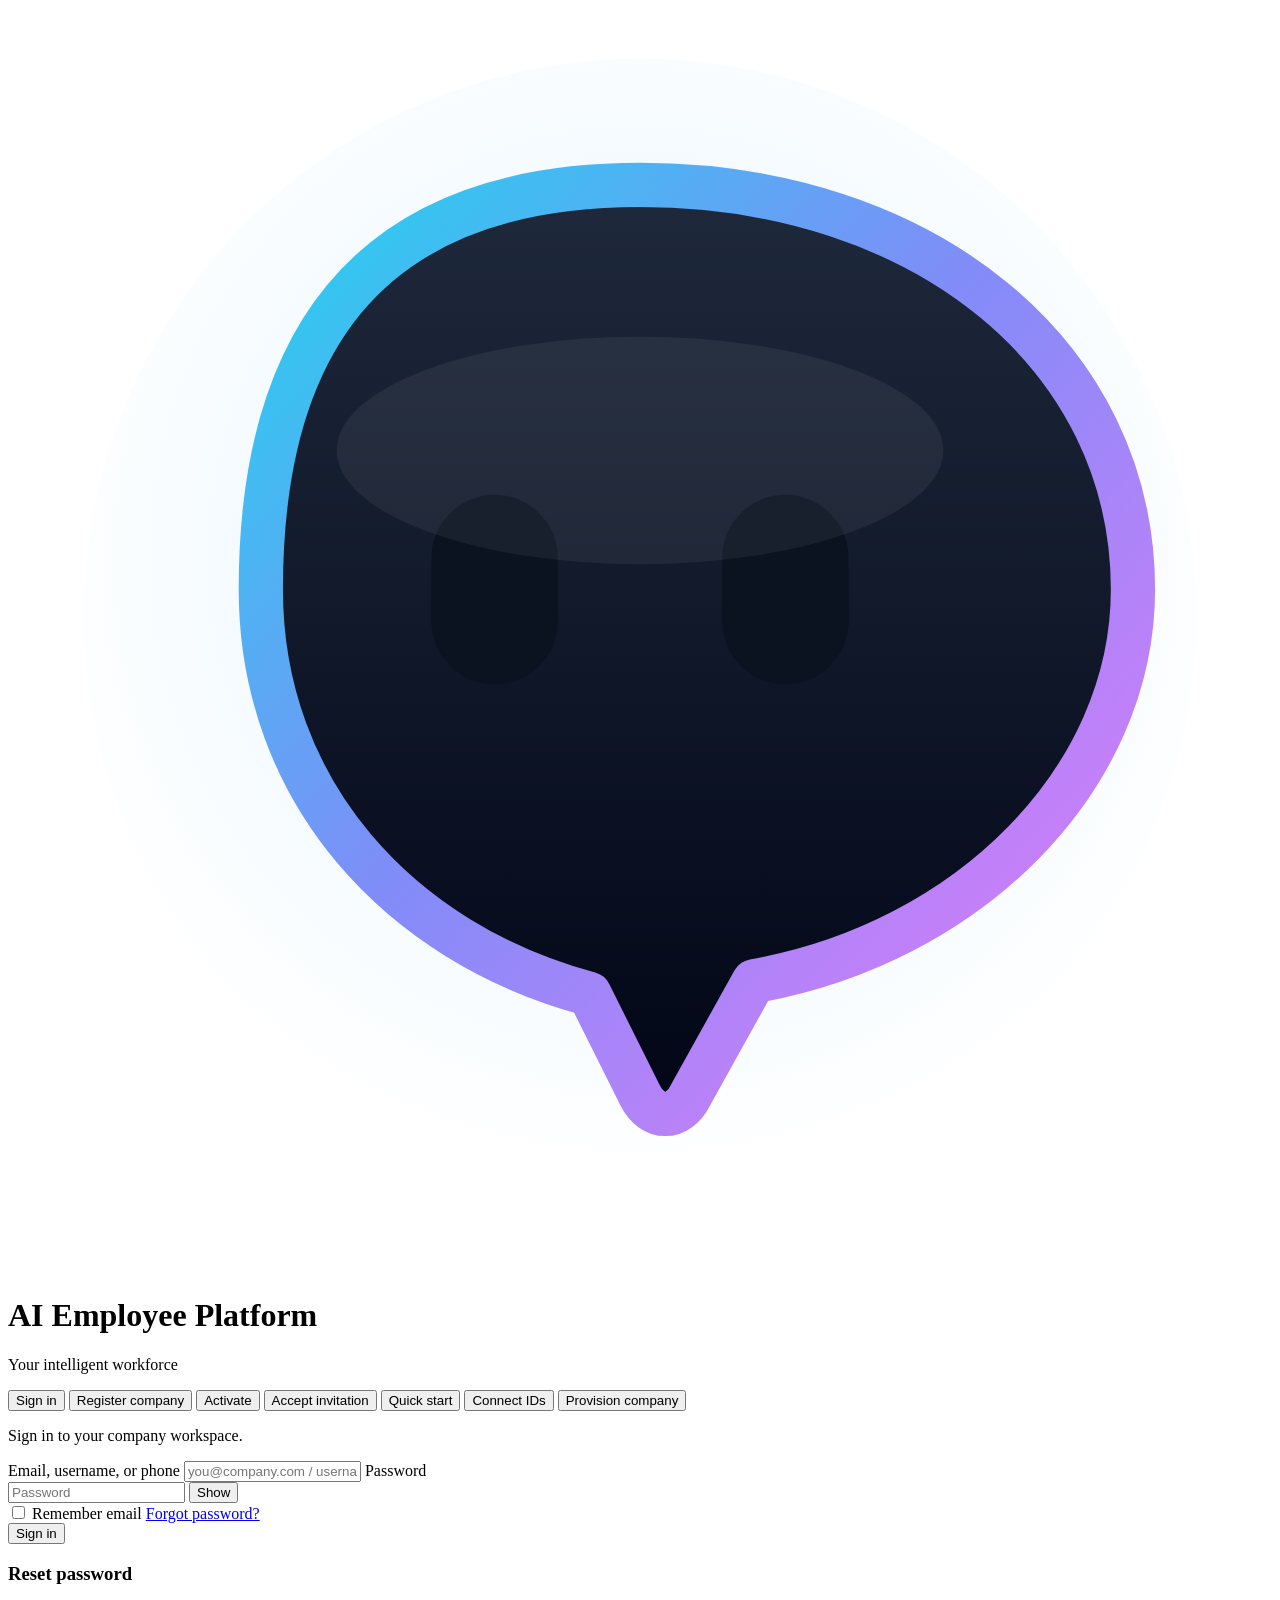
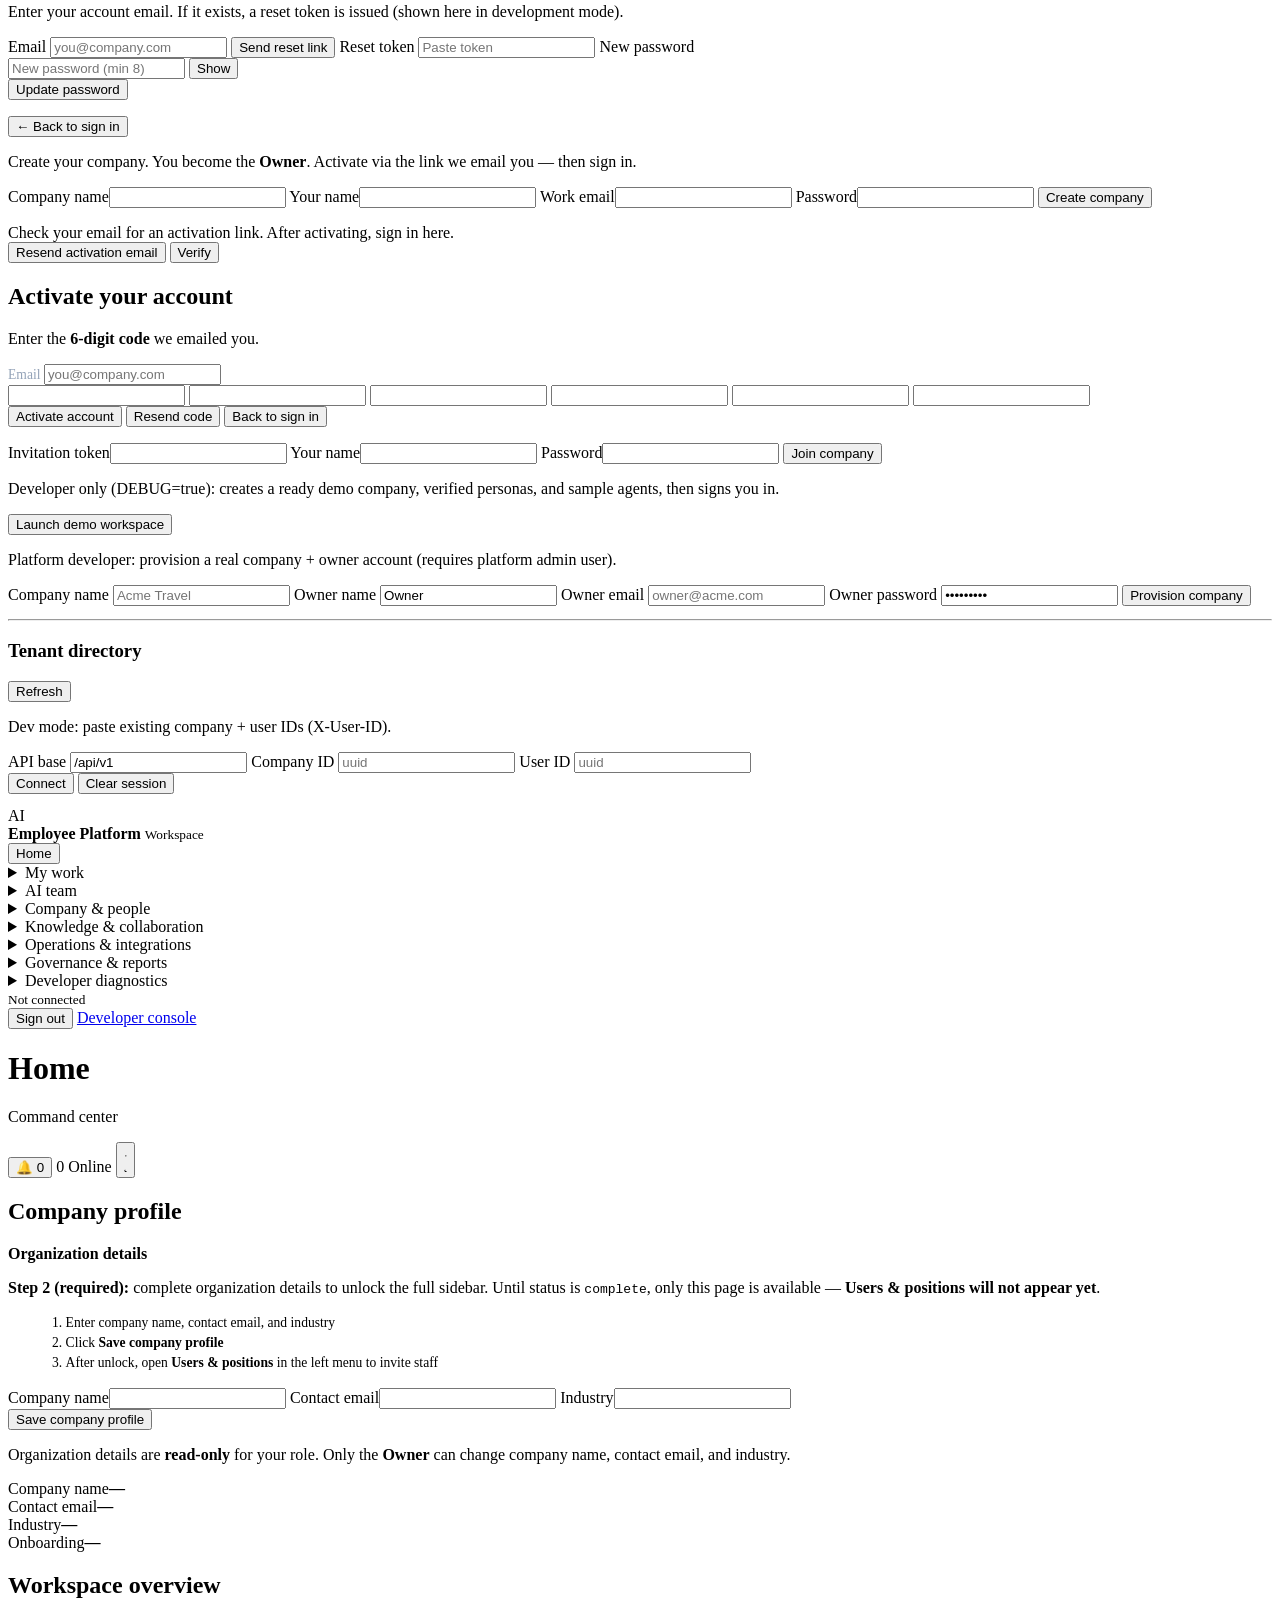
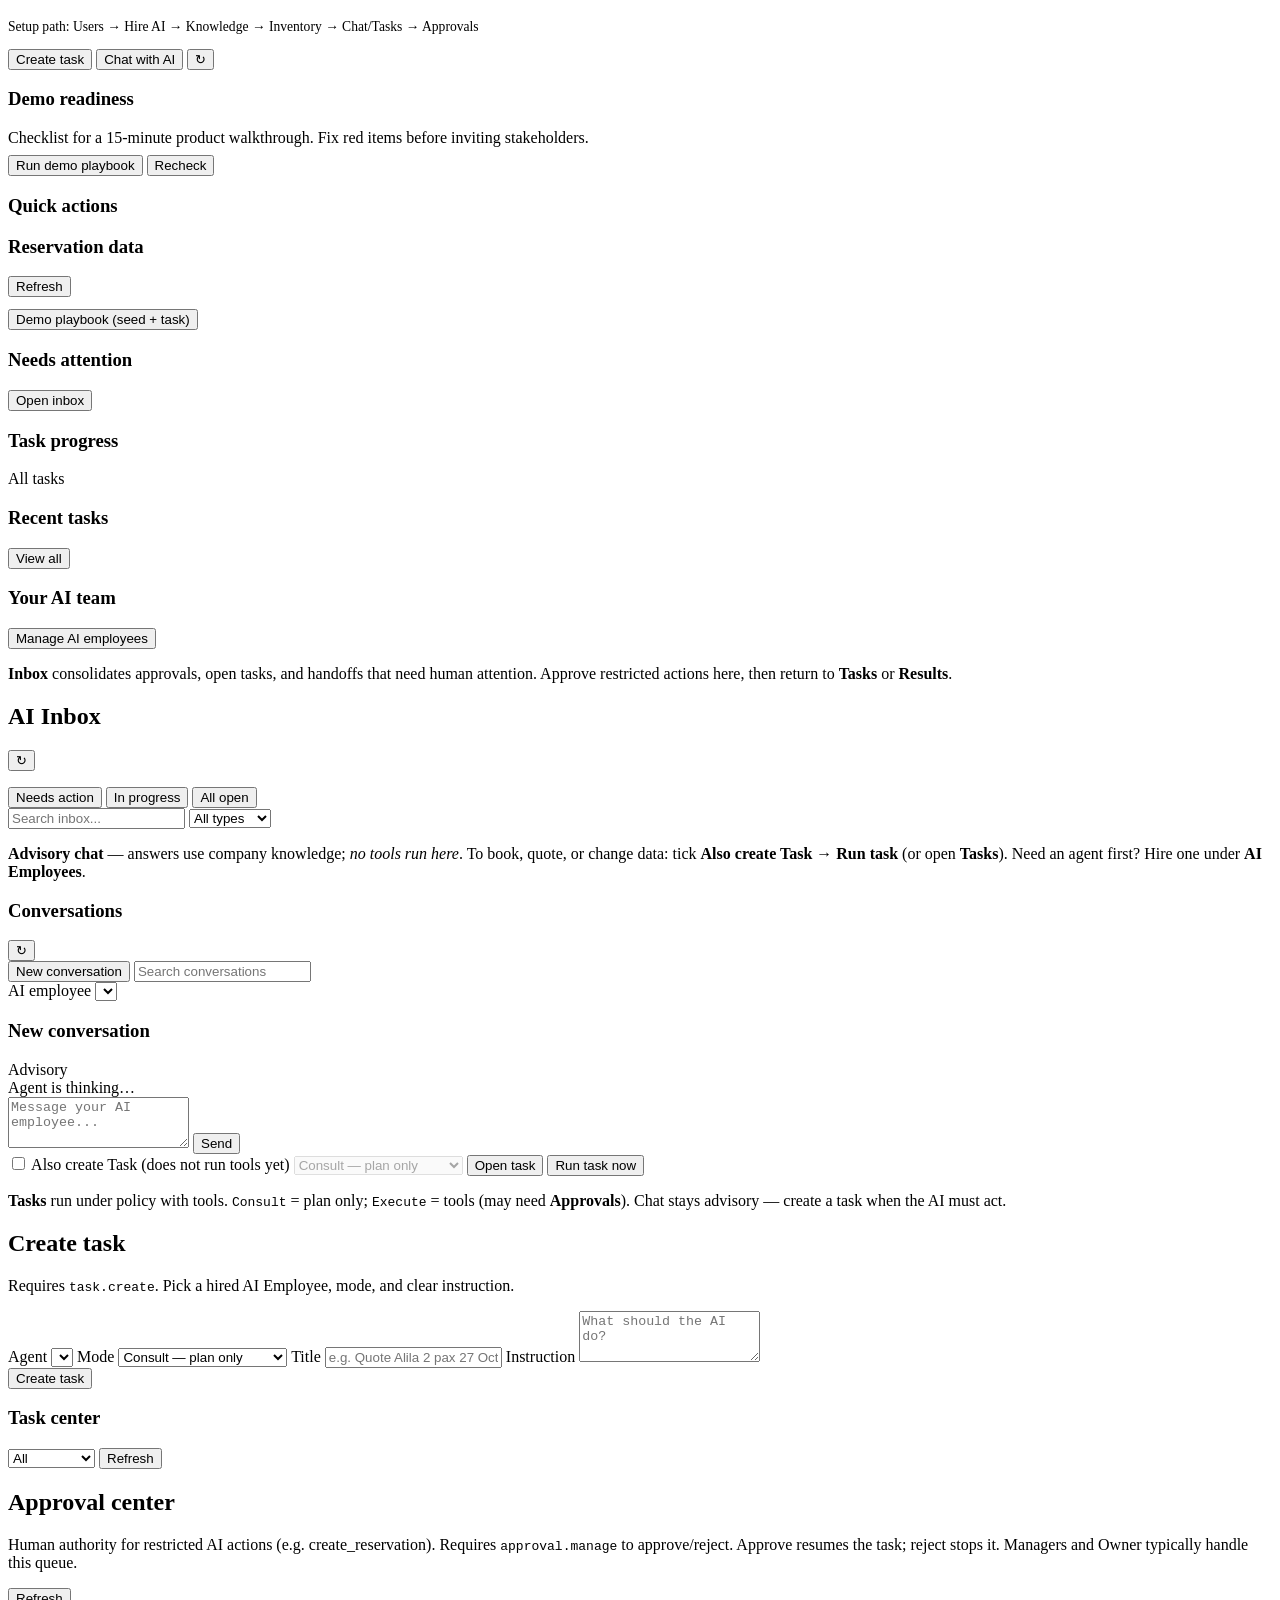
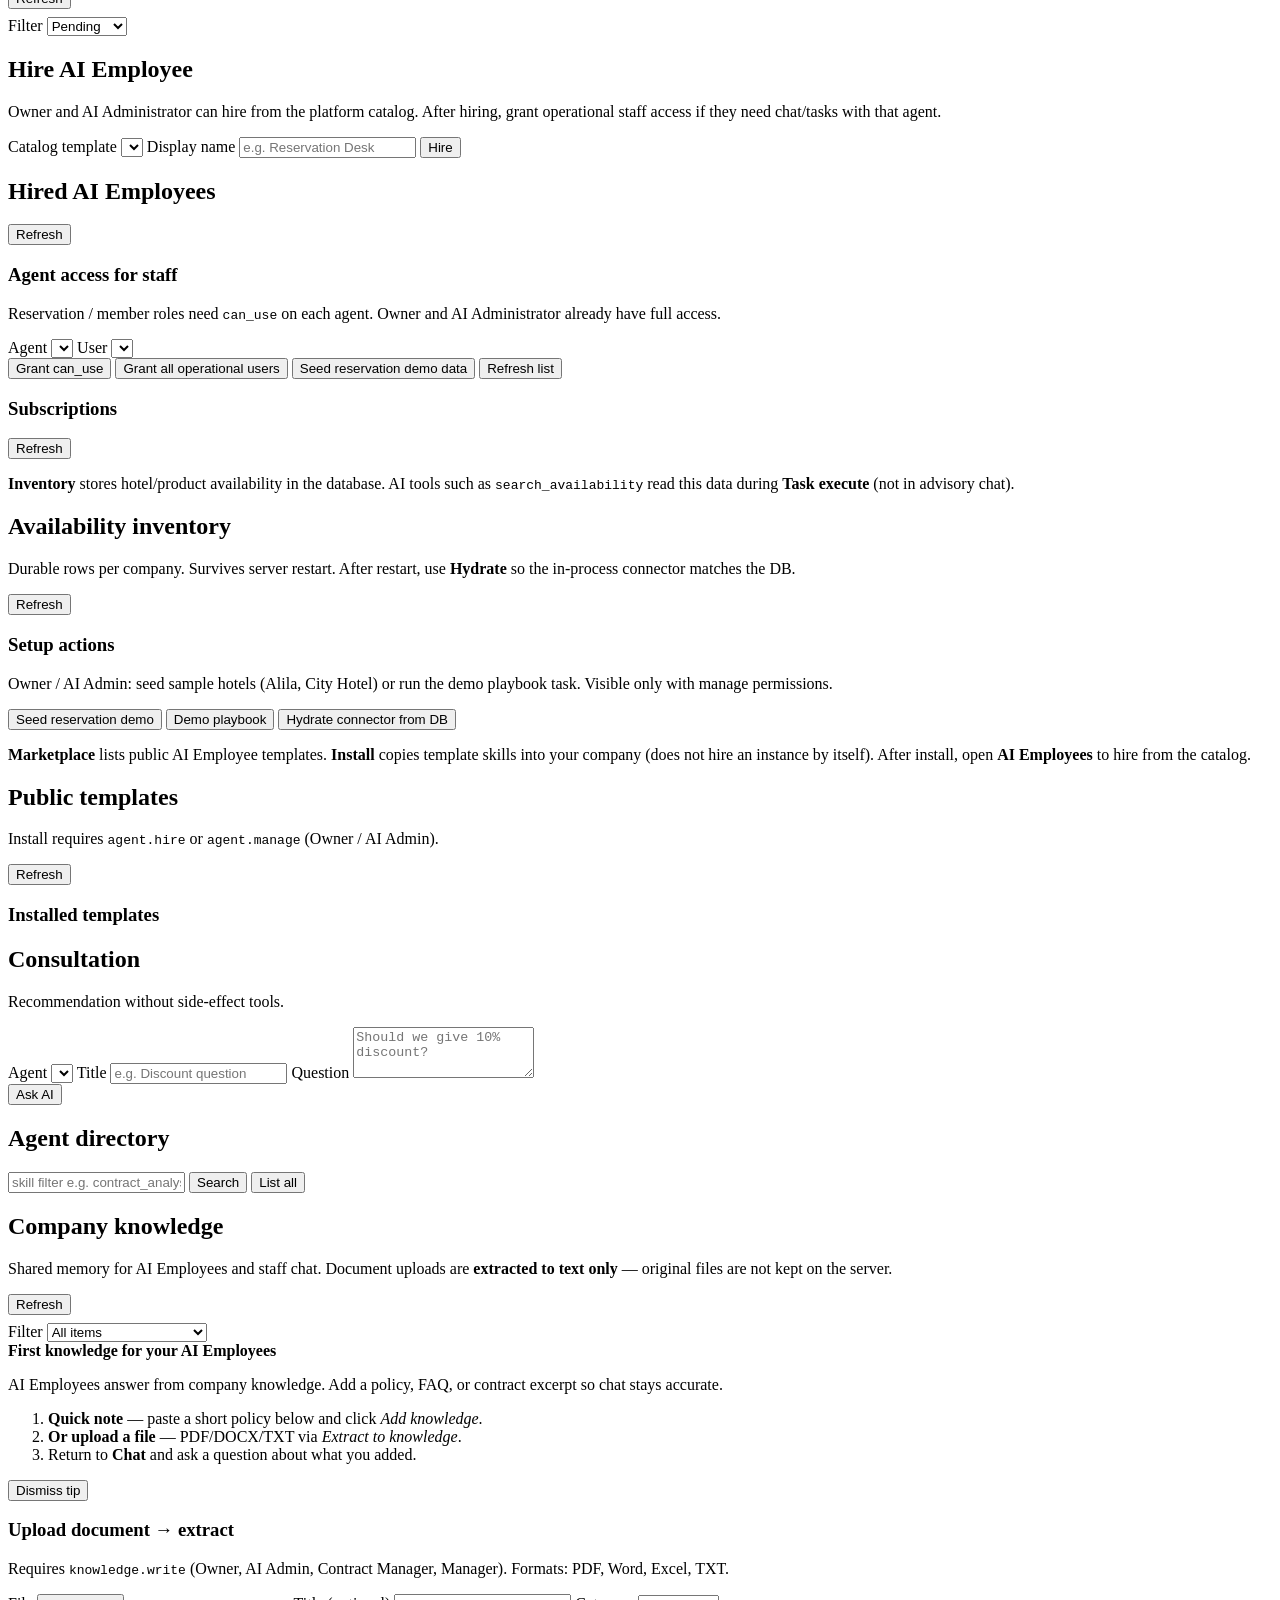
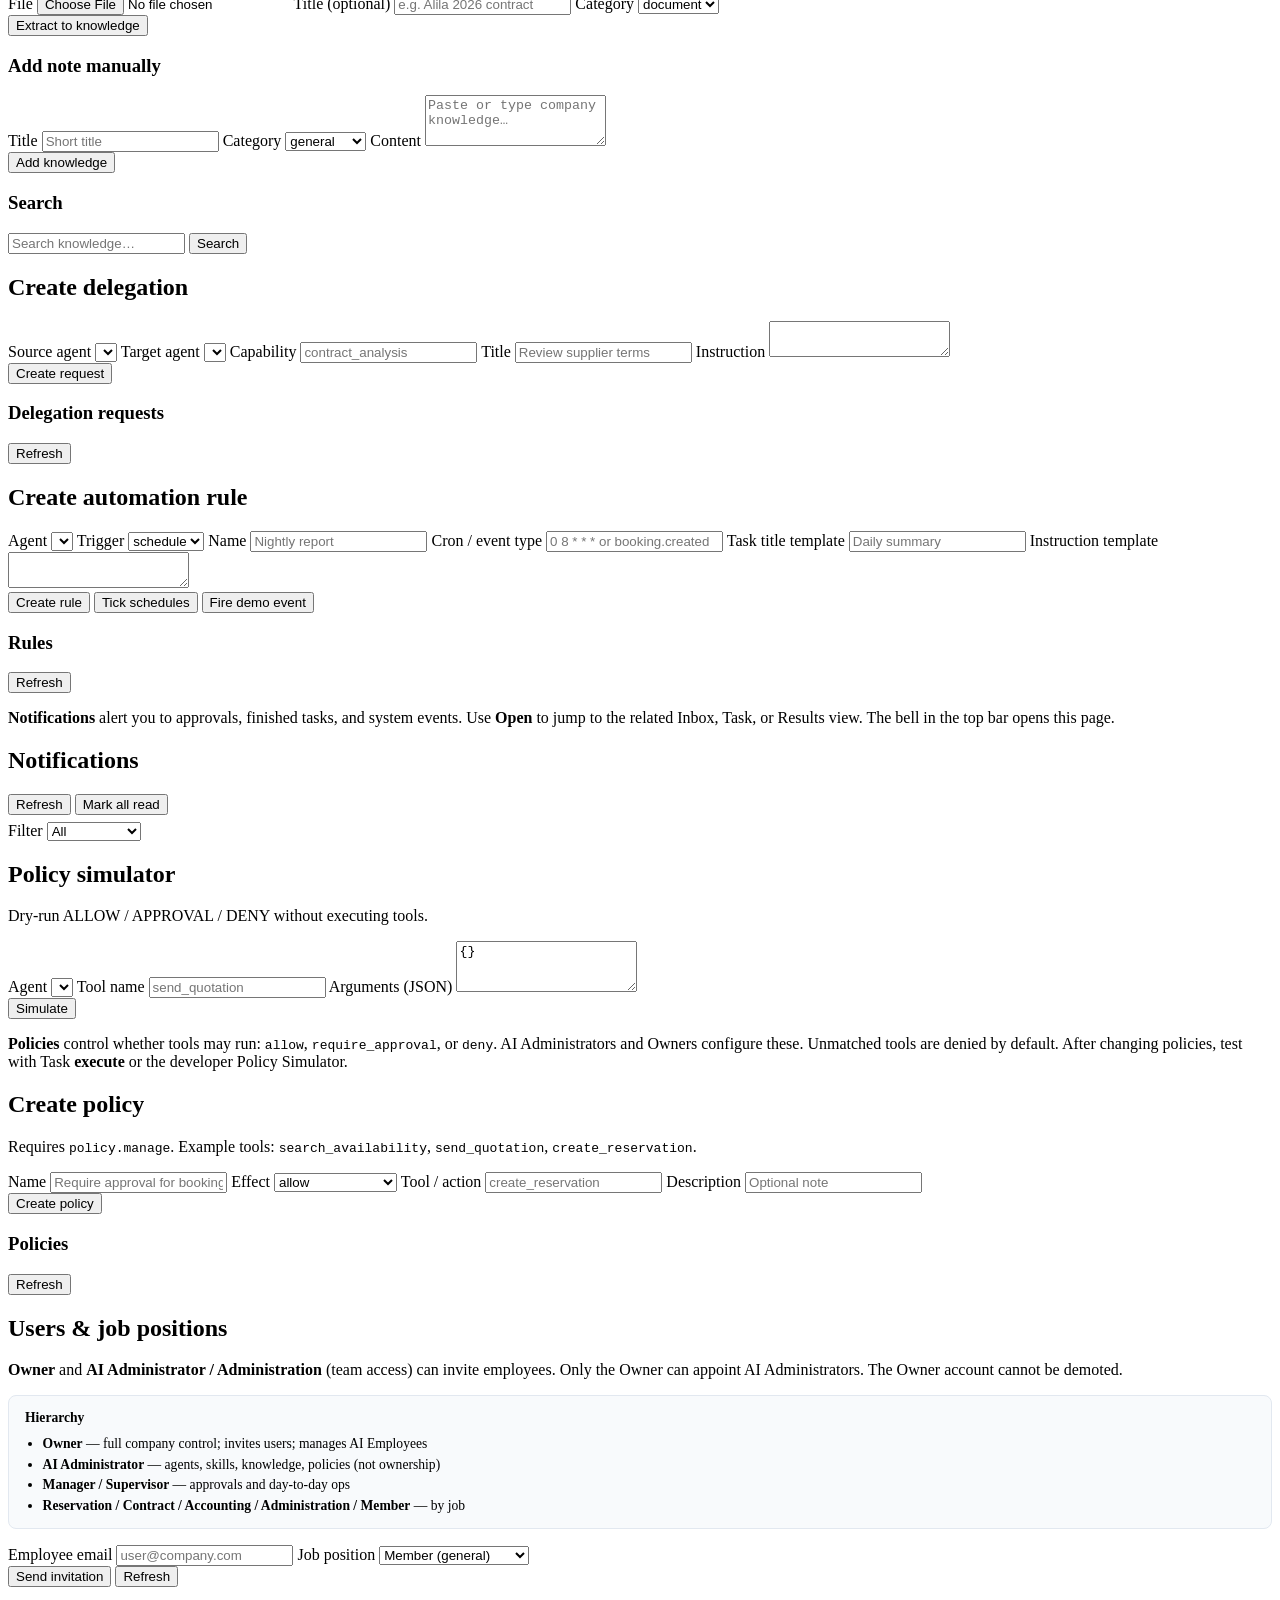
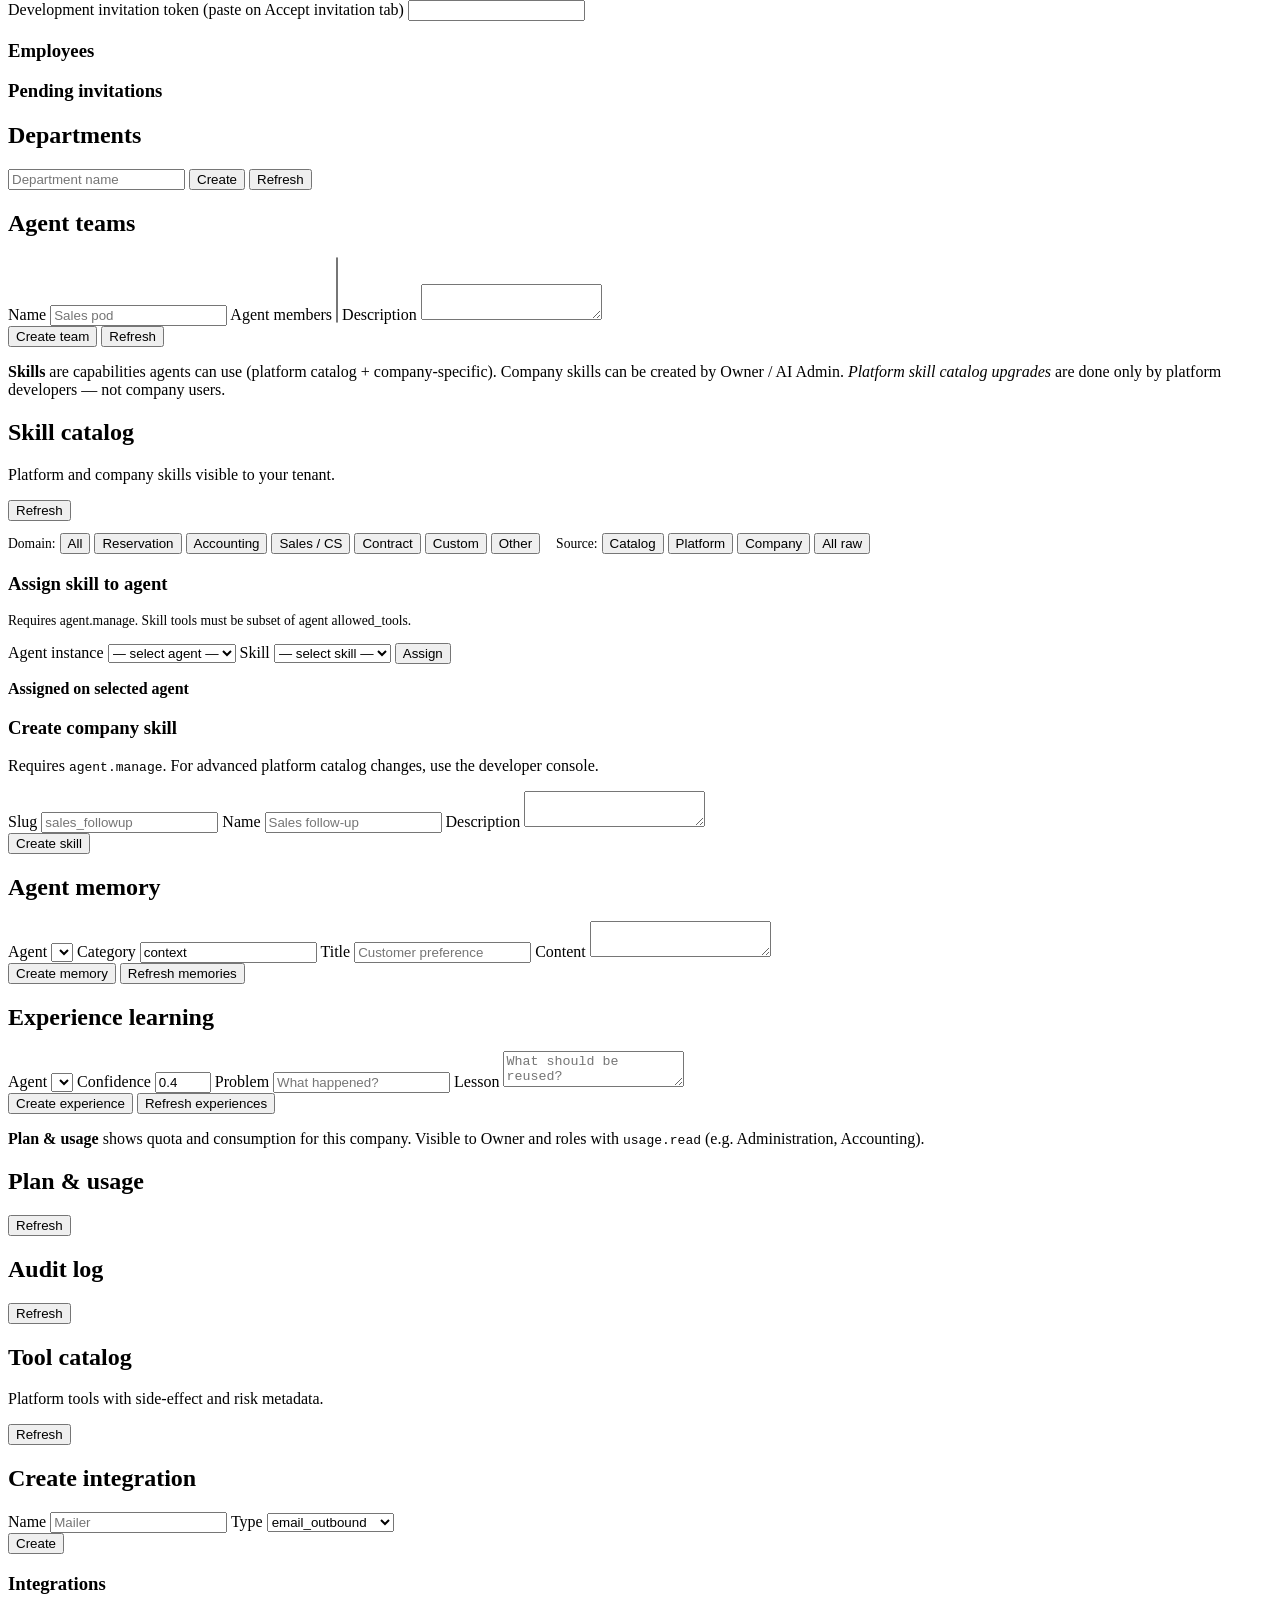
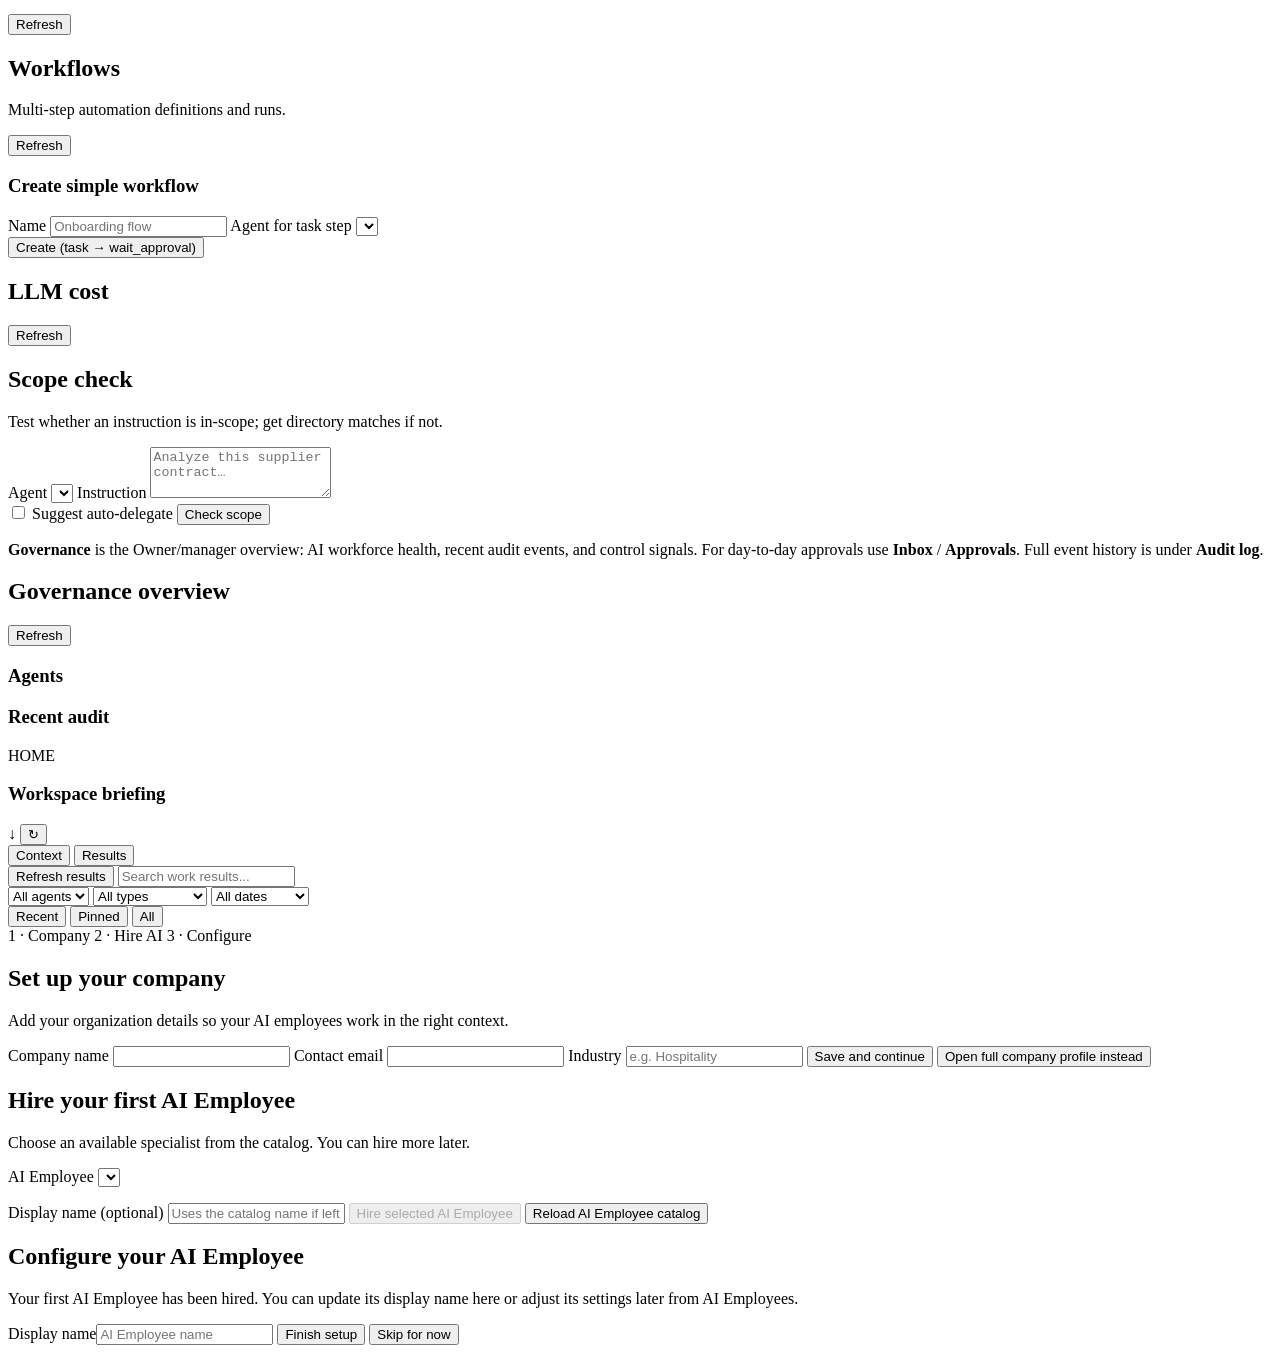
==== commit 727d90f7: "Job 99: guided first knowledge upload for new owners" ====
--- a/app/static/workspace/index.html
+++ b/app/static/workspace/index.html
@@ -727,6 +727,22 @@
               </select>
             </label>
             <div id="knowStats" class="stats"></div>
+
+        <div id="knowledgeGuideBanner" class="knowledge-guide hidden" role="region" aria-label="Getting started with knowledge">
+          <div class="knowledge-guide-inner">
+            <strong>First knowledge for your AI Employees</strong>
+            <p class="muted">
+              AI Employees answer from company knowledge. Add a policy, FAQ, or contract excerpt so chat stays accurate.
+            </p>
+            <ol class="knowledge-guide-steps">
+              <li><strong>Quick note</strong> — paste a short policy below and click <em>Add knowledge</em>.</li>
+              <li><strong>Or upload a file</strong> — PDF/DOCX/TXT via <em>Extract to knowledge</em>.</li>
+              <li>Return to <strong>Chat</strong> and ask a question about what you added.</li>
+            </ol>
+            <button type="button" id="btnKnowledgeGuideDismiss" class="link-btn">Dismiss tip</button>
+          </div>
+        </div>
+
           </div>
           <div id="knowList" class="list"></div>
         </div>
@@ -1411,11 +1427,11 @@
     </div>
   </div>
 
-  <script src="/workspace/assets/home.js?v=20261023-onboarding-4"></script>
-  <script src="/workspace/assets/inbox.js?v=20261023-onboarding-4"></script>
-  <script src="/workspace/assets/chat.js?v=20261023-onboarding-4"></script>
-  <script src="/workspace/assets/results.js?v=20261023-onboarding-4"></script>
-  <script src="/workspace/assets/sidebar.js?v=20261023-onboarding-4"></script>
-  <script src="/workspace/assets/app.js?v=20261023-nav-1"></script>
+  <script src="/workspace/assets/home.js?v=20261026-job99"></script>
+  <script src="/workspace/assets/inbox.js?v=20261026-job99"></script>
+  <script src="/workspace/assets/chat.js?v=20261026-job99"></script>
+  <script src="/workspace/assets/results.js?v=20261026-job99"></script>
+  <script src="/workspace/assets/sidebar.js?v=20261026-job99"></script>
+  <script src="/workspace/assets/app.js?v=20261026-job99"></script>
 </body>
 </html>
